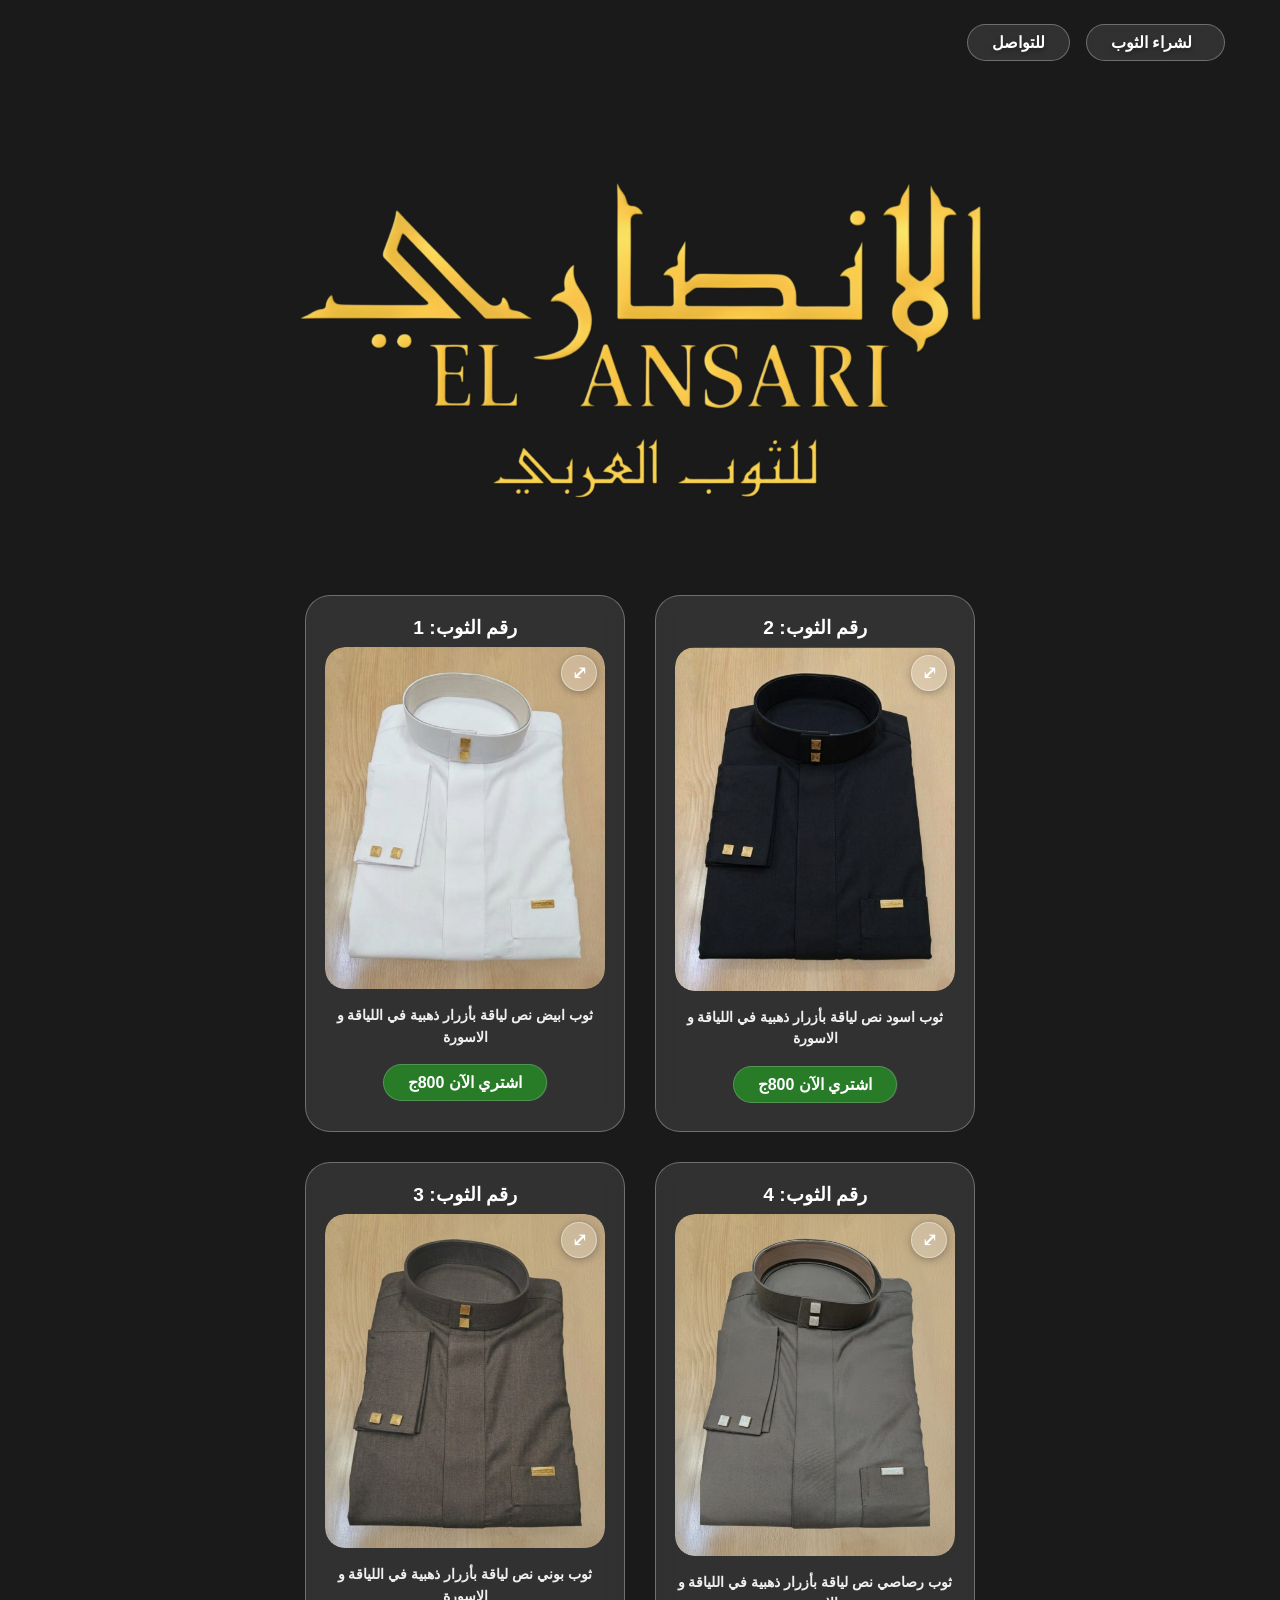
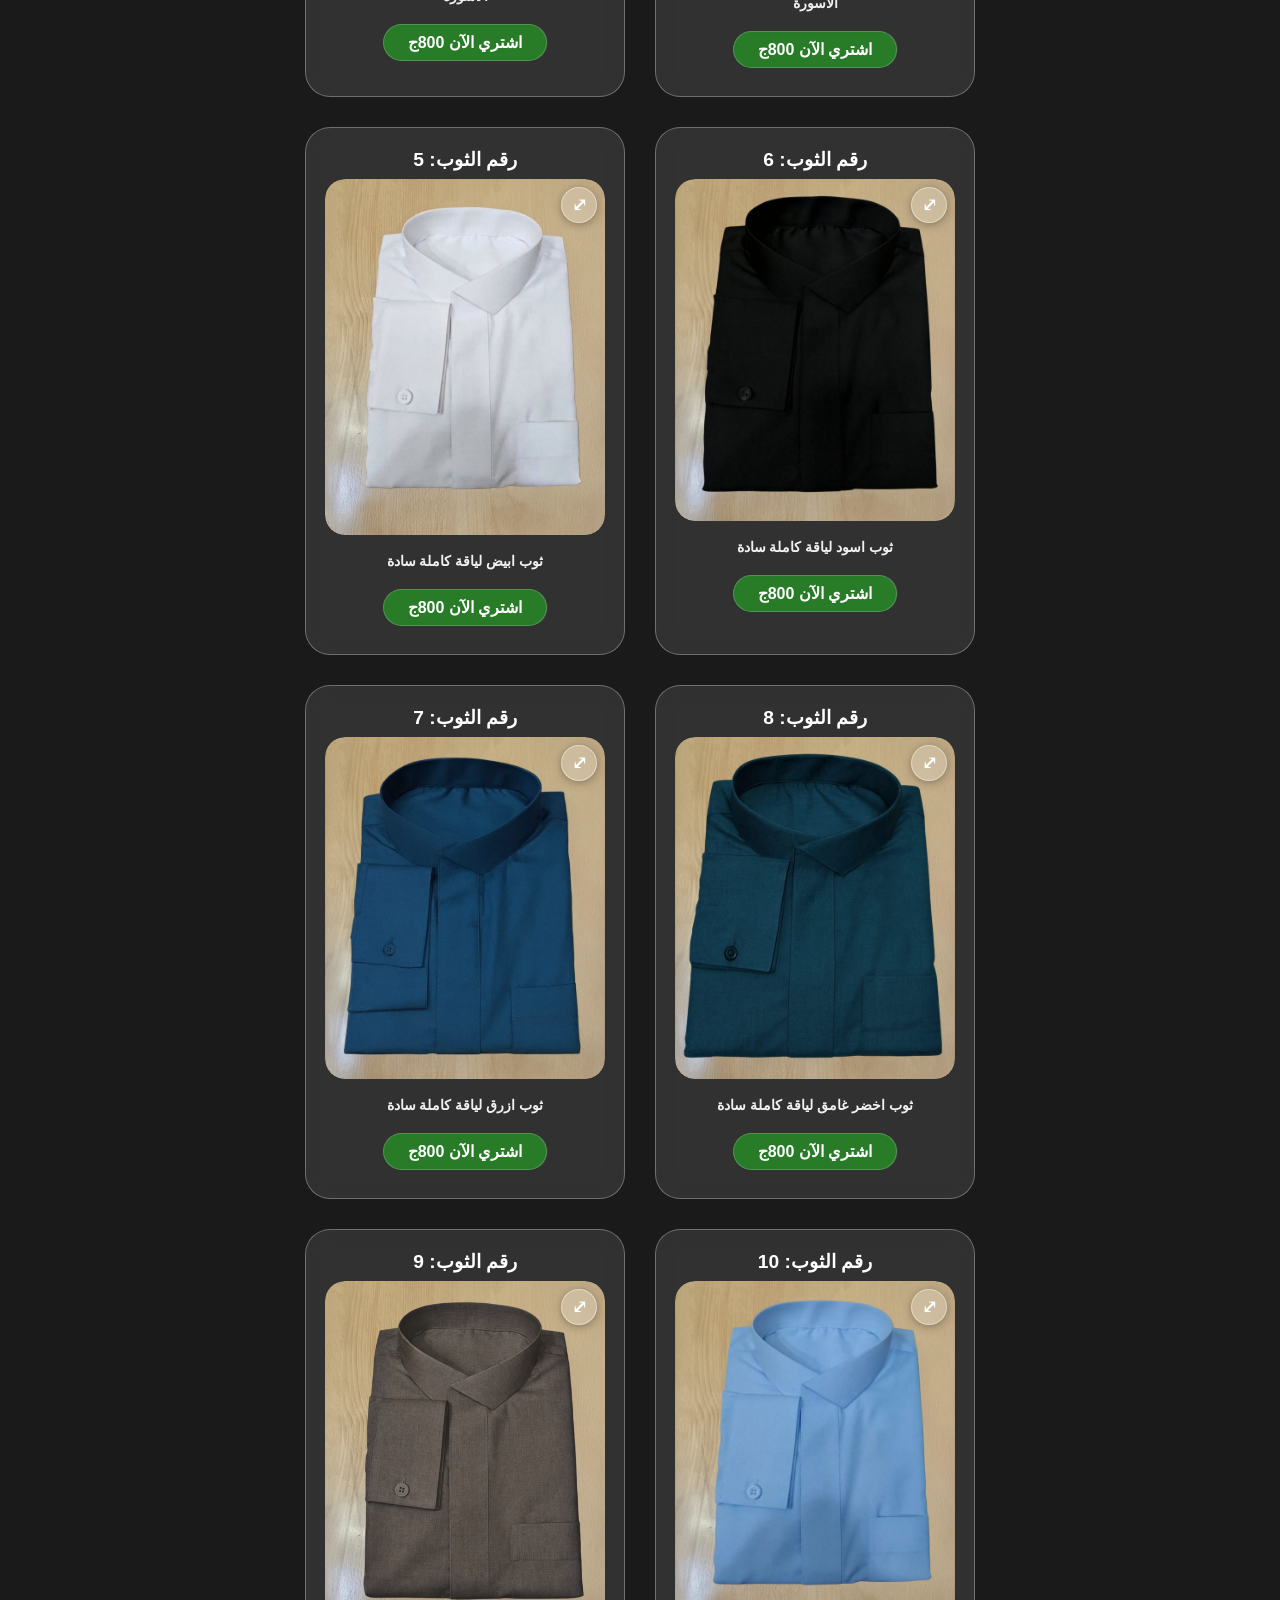
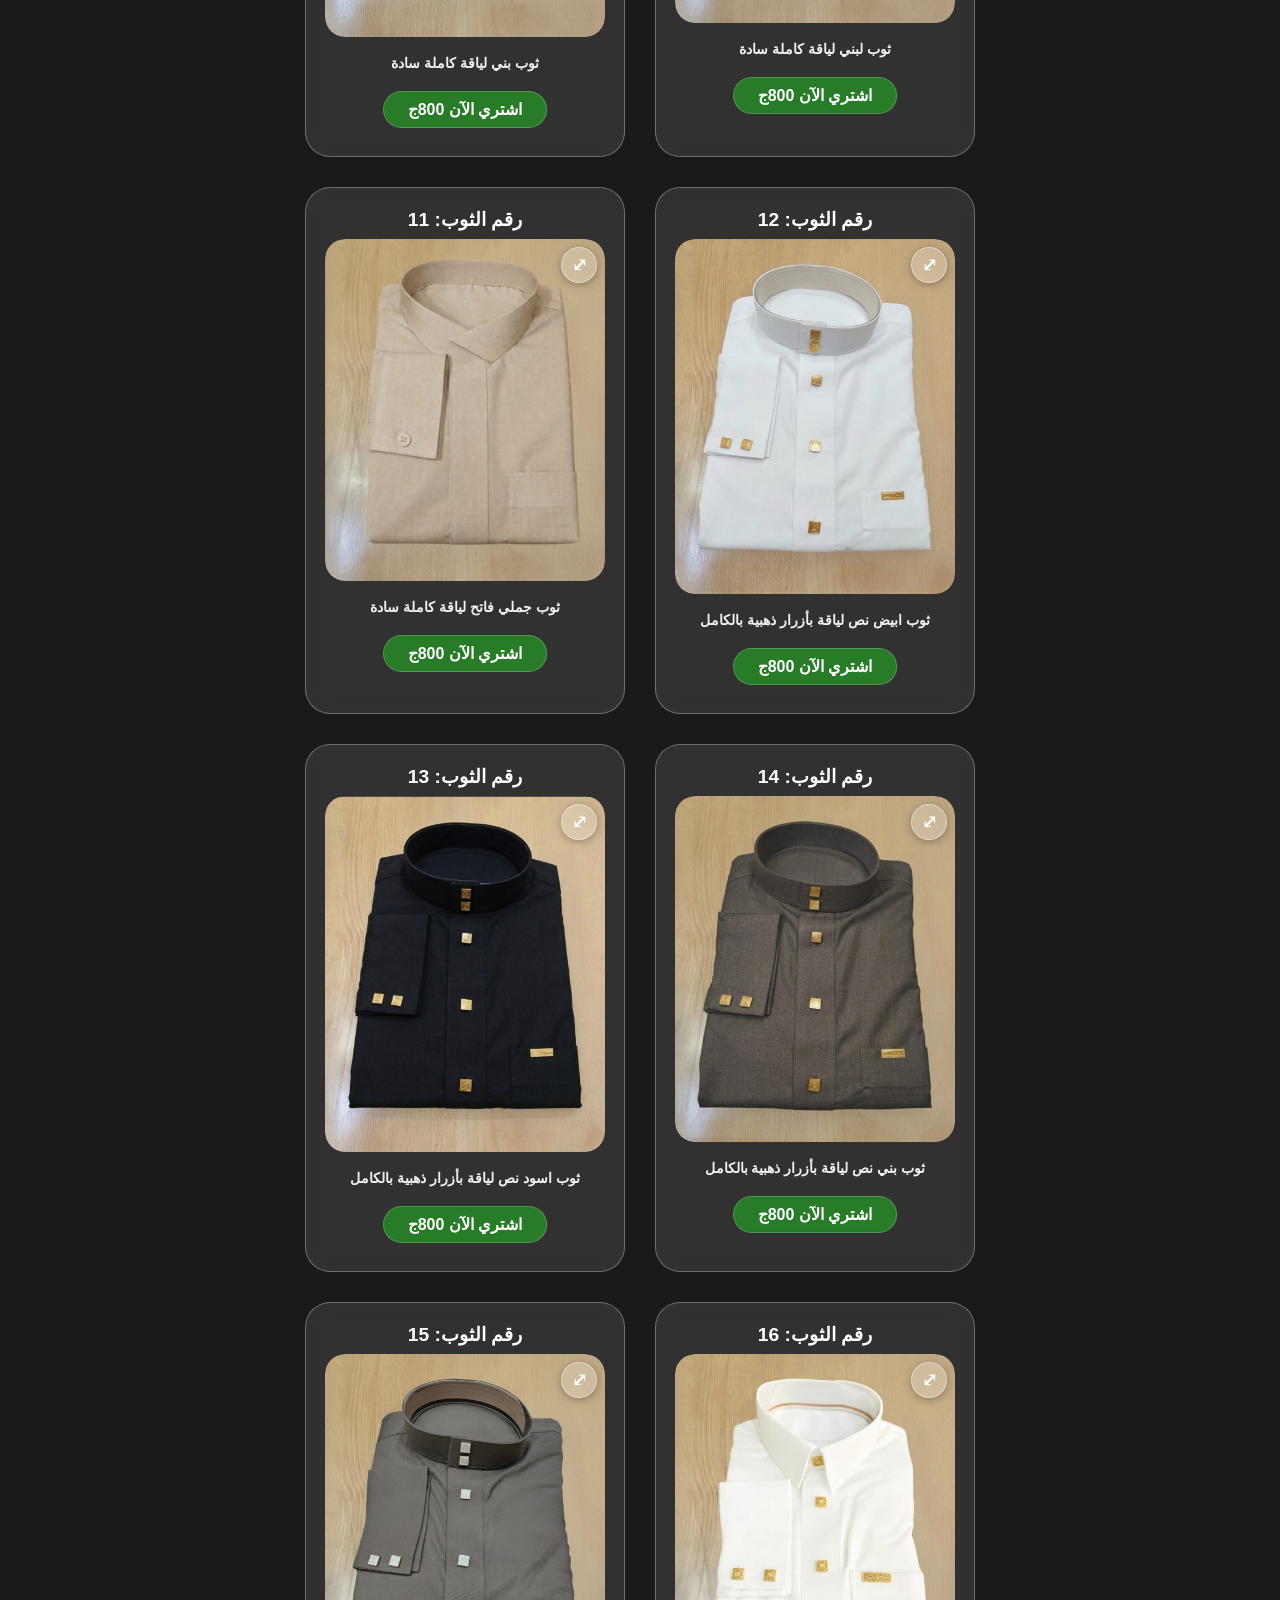
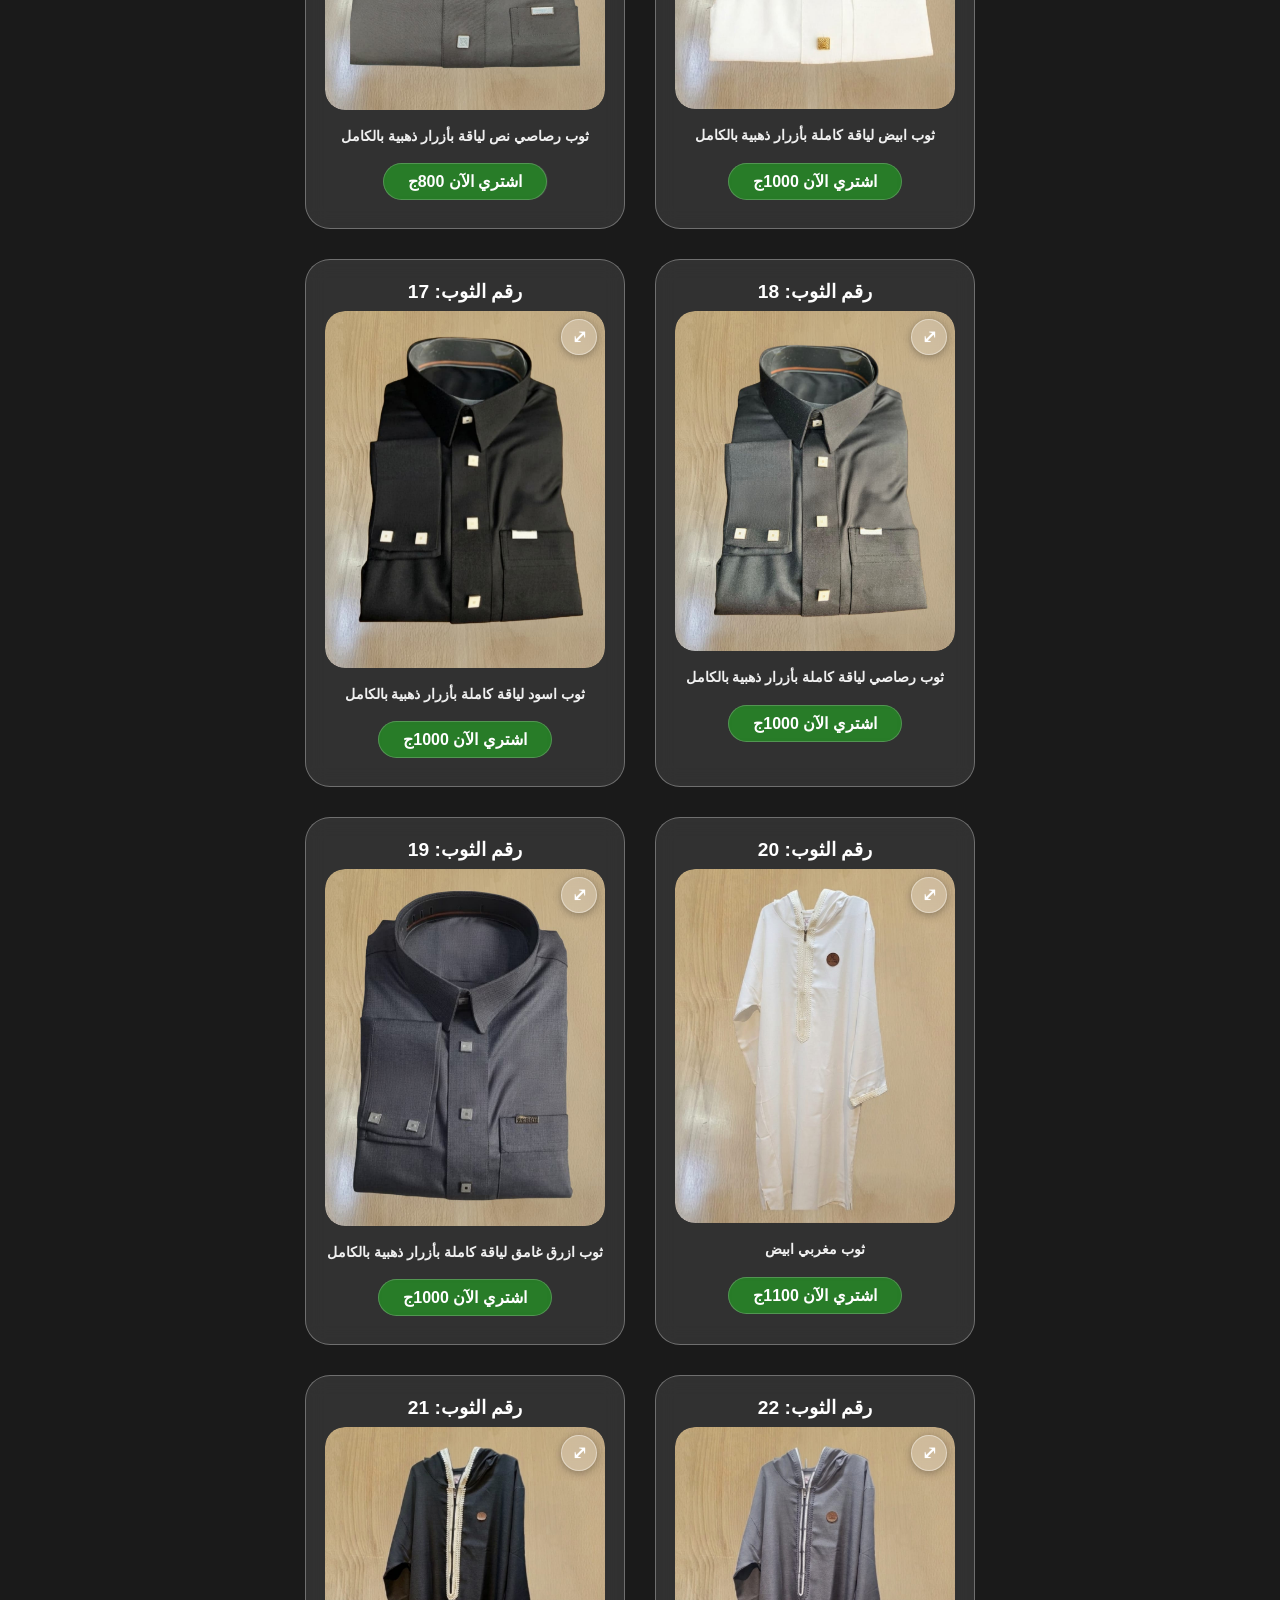
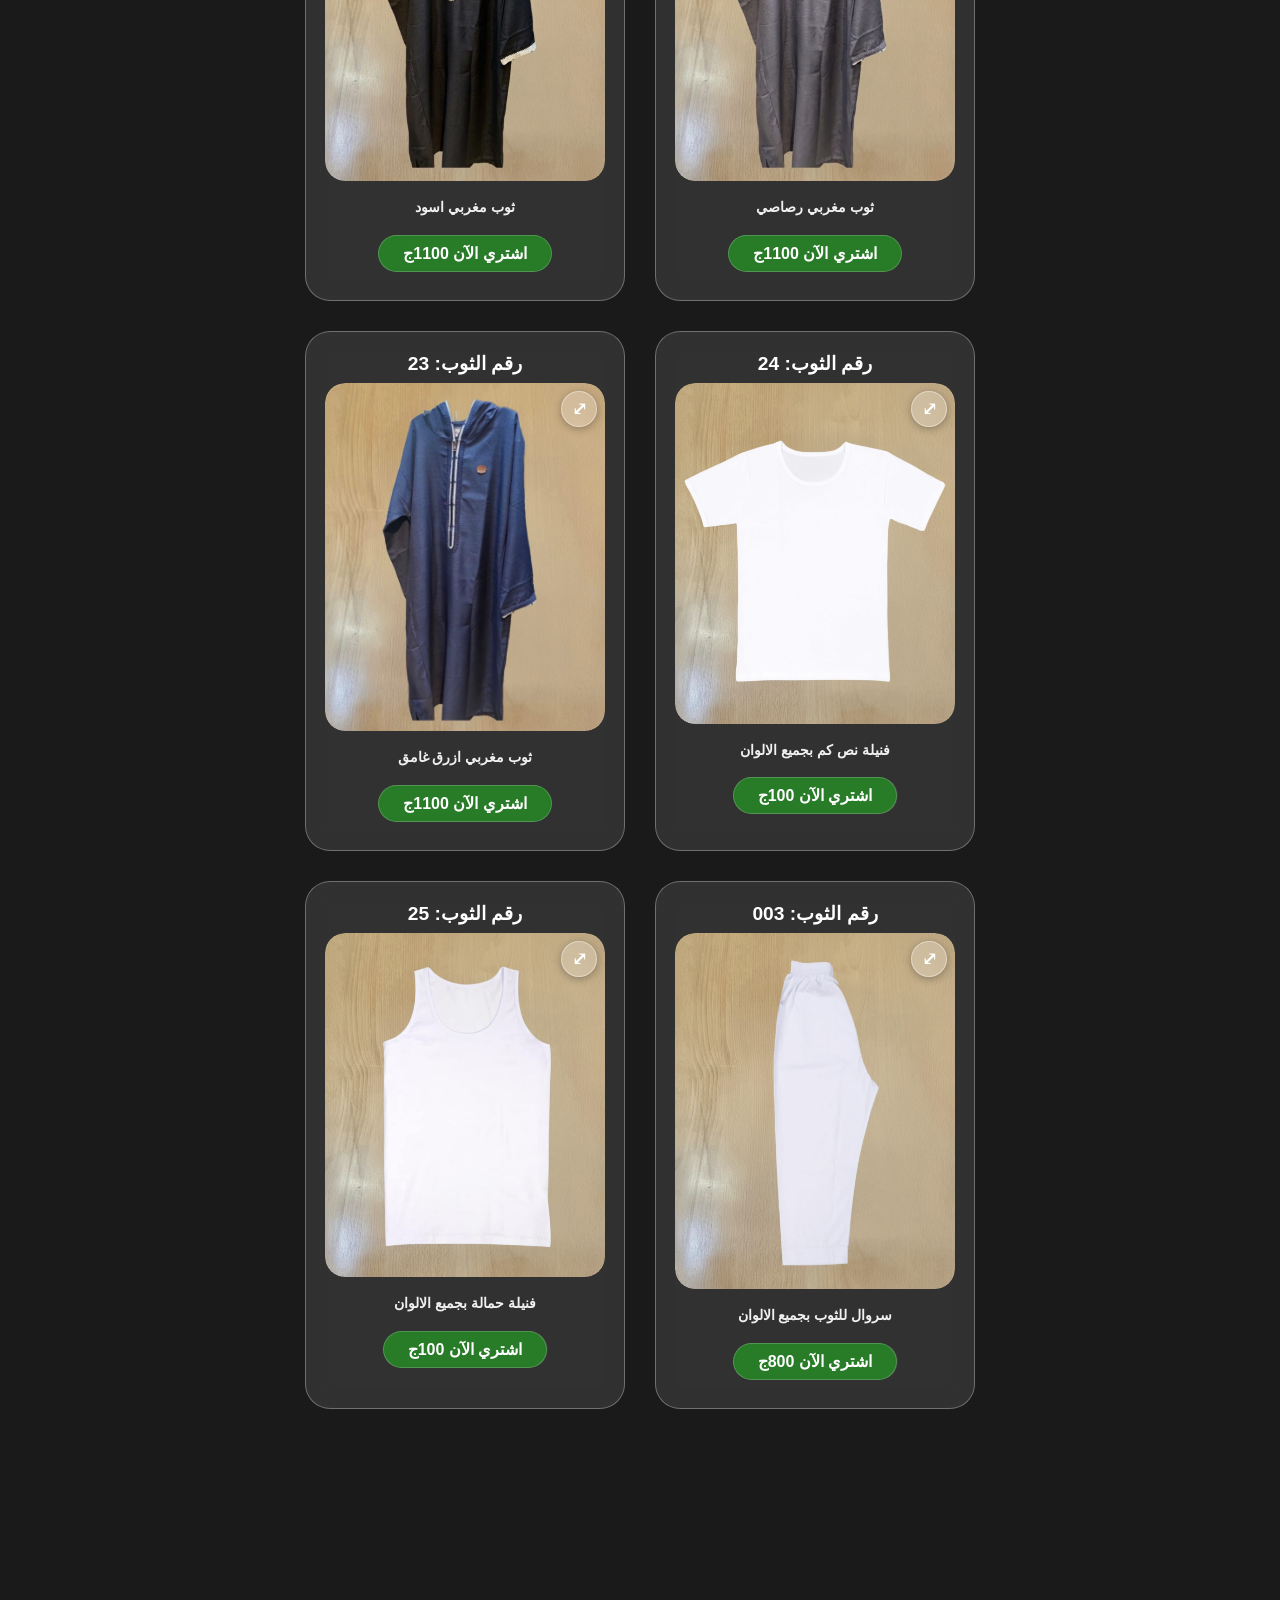
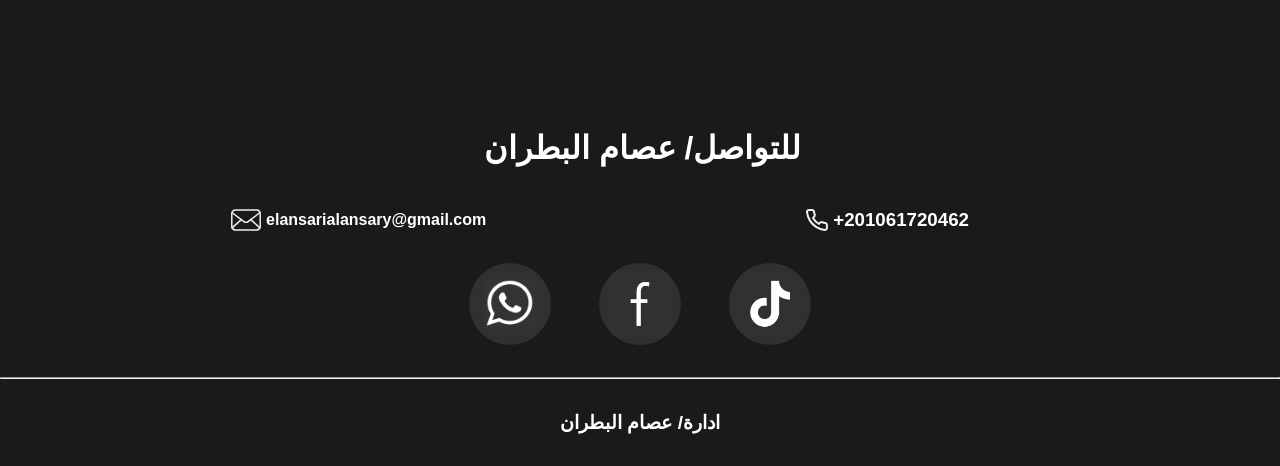
==== index.html @ 277b37be "Add files via upload" ====
<!DOCTYPE html>
<html lang="ar">
<head>
    <meta charset="UTF-8" />
    <meta name="viewport" content="width=device-width, initial-scale=1.0" />
    <title>EL ANSARI الانصاري</title>
    <!-- وصف الموقع الذي يظهر في نتائج البحث (قابل للتعديل) -->
    <meta name="description" content="الانصاري للثوب العربي و جميع مشتملاتة تحت ادارة عصام بطران الانصاري" />
    <!-- أيقونة الموقع (اللوجو الذي يظهر في تبويب المتصفح) -->
    <link rel="icon" href="لوجو الانصاري مربع شفاف.png" type="image/x-icon" />  
    <style>  
      * {  
        margin: 0;  
        padding: 0;  
        box-sizing: border-box;  
        scroll-behavior: smooth;  
        font-family: -apple-system, BlinkMacSystemFont, "Segoe UI", Roboto, Helvetica, Arial, sans-serif;  
        font-weight: 700;  
      }  
      body {  
        background-color: #1A1A1A;  
        color: #ffffff;  
      }  

      /* إضافة مسافة عند التمرير للروابط الداخلية */  
      html {  
        scroll-padding-top: 80px;  
        scroll-behavior: smooth;  
      }  

      img {  
        max-width: 100%;  
        height: auto;  
      }  

      header {  
        display: flex;  
        justify-content: flex-end;  /* الأزرار على اليمين */
        align-items: center;  
        margin: 0 auto;  
        max-width: 1200px;  
        padding: 0 15px;  
        flex-wrap: wrap;  
        gap: 1rem;  
      }  

      .heroBtns {  
        display: flex;  
        gap: 1rem;  
        margin-top: 1.5rem;  
        flex-wrap: wrap;  
        justify-content: flex-end;  
      }  

      .hireMe, .cv {  
        background-color: rgba(255, 255, 255, 0.1);  
        backdrop-filter: blur(10px);  
        -webkit-backdrop-filter: blur(10px);  
        border: 1px solid rgba(255, 255, 255, 0.3);  
        color: #ffffff;  
        border-radius: 24px;  
        text-decoration: none;  
        padding: 0.5rem 1.5rem;  
        text-shadow: 0px 2px 4px rgba(0, 0, 0, 0.3);  
        white-space: nowrap;  
        font-weight: 700;  
        display: flex;  
        align-items: center;  
        gap: 0.5rem;  
        transition: transform 0.2s ease, background-color 0.2s ease, box-shadow 0.2s ease;  
      }  
      .hireMe:active, .cv:active {  
        transform: scale(1.1);  
        background-color: rgba(255, 255, 255, 0.25);  
        box-shadow: 0 6px 16px rgba(255, 255, 255, 0.3);  
      }  

      .aboutMeImg {  
        width: 800px;  
        max-width: 100%;  
        height: auto;  
        display: block;  
        margin: 0 auto;  
        border: none;  
        outline: none;  
      }  

      .works {  
        background-image: url("assets/svg/background.svg");  
        padding: 0 10rem 10rem 10rem;  
        margin: 0 0 5rem 0;  
        background-size: cover;  
        background-position: center;  
      }  
      .worksContainer {  
        display: flex;  
        flex-direction: column;  
        justify-content: space-around;  
        align-items: left;  
        margin: 5rem auto;  
        max-width: 1200px;  
        padding: 0 15px;  
      }  

      .projectTitle {  
        display: flex;  
        align-items: center;  
        justify-content: left;  
        gap: 5px;  
        font-size: 2rem;  
        flex-wrap: wrap;  
        color: #ffffff;  
      }  

      .works ul {  
        display: flex;  
        flex-wrap: wrap;  
        gap: 30px;  
        list-style-type: none;  
        align-items: stretch;  
        justify-content: center;  
        padding: 0;  
      }  

      .works li {  
        display: flex;  
        flex-direction: column;  
        width: 320px;  
        list-style: none;  
        overflow: visible;  
      }  

      .product-card {  
        display: flex;  
        flex-direction: column;  
        align-items: center;  
        text-align: center;  
        background: rgba(255, 255, 255, 0.1);  
        backdrop-filter: blur(10px);  
        -webkit-backdrop-filter: blur(10px);  
        border: 1px solid rgba(255, 255, 255, 0.3);  
        border-radius: 25px;  
        padding: 20px 15px;  
        height: 100%;  
        width: 100%;  
        transition: transform 0.3s ease, box-shadow 0.3s ease;  
        transform-origin: center center;  
        overflow: visible;  
        position: relative;  
      }  

      .product-card.zoomed {  
        transform: scale(1.15);  
        z-index: 1000;  
        box-shadow: 0 25px 50px rgba(0, 0, 0, 0.8);  
      }  

      .product-number {  
        color: #ffffff;  
        font-size: 1.2rem;  
        margin-bottom: 0.5rem;  
        width: 100%;  
        text-align: center;  
      }  

      .product-description {  
        color: #f0f0f0;  
        font-size: 0.9rem;  
        line-height: 1.5;  
        margin: 0.5rem 0;  
        width: 100%;  
        word-wrap: break-word;  
        text-align: center;  
      }  

      .buy-btn {  
        display: inline-flex;  
        align-items: center;  
        justify-content: center;  
        gap: 0.5rem;  
        background: rgba(34, 139, 34, 0.8);  
        backdrop-filter: blur(4px);  
        -webkit-backdrop-filter: blur(4px);  
        border: 1px solid rgba(255, 255, 255, 0.2);  
        color: #fff;  
        text-decoration: none;  
        font-weight: bold;  
        padding: 0.5rem 1.5rem;  
        font-size: 1rem;  
        border-radius: 30px;  
        width: auto;  
        min-width: 120px;  
        text-align: center;  
        transition: transform 0.2s ease, background-color 0.2s ease, box-shadow 0.2s ease;  
        margin: 0.5rem 0;  
      }  
      .buy-btn:active {  
        transform: scale(1.1);  
        background: rgba(34, 139, 34, 1);  
        box-shadow: 0 6px 14px rgba(34, 139, 34, 0.5);  
      }  

      /* حاوية الصورة داخل المنتج */  
      .product-image-wrapper {  
        position: relative;  
        width: 100%;  
        max-width: 280px;  
        margin: 0 auto 0.5rem;  
        overflow: hidden;  
        border-radius: 20px;  
      }  

      .product-card img {  
        width: 100%;  
        border-radius: 20px;  
        display: block;  
        transition: transform 0.3s ease;  
        transform-origin: center center;  
      }  

      /* زر التكبير الخاص بالمنتج */  
      .product-zoom-btn {  
        position: absolute;  
        top: 8px;  
        right: 8px;  
        width: 36px;  
        height: 36px;  
        background-color: rgba(255, 255, 255, 0.2);  
        backdrop-filter: blur(4px);  
        border: 1px solid rgba(255, 255, 255, 0.4);  
        border-radius: 50%;  
        display: flex;  
        align-items: center;  
        justify-content: center;  
        cursor: pointer;  
        font-size: 18px;  
        color: white;  
        transition: background-color 0.2s ease, transform 0.2s ease;  
        z-index: 15;  
        user-select: none;  
        box-shadow: 0 2px 8px rgba(0,0,0,0.3);  
      }  

      .product-zoom-btn:hover {  
        background-color: rgba(255, 255, 255, 0.3);  
        transform: scale(1.1);  
      }  

      /* مودال عرض الصورة المكبرة - نسخة سموز محسنة */  
      .modal-overlay {  
        visibility: hidden;  
        opacity: 0;  
        position: fixed;  
        top: 0;  
        left: 0;  
        width: 100%;  
        height: 100%;  
        background-color: rgba(0, 0, 0, 0.8);  
        backdrop-filter: blur(8px);  
        z-index: 2000;  
        display: flex;  
        justify-content: center;  
        align-items: center;  
        transition: opacity 0.4s ease, visibility 0.4s ease;  
      }  
      .modal-overlay.show {  
        visibility: visible;  
        opacity: 1;  
      }  
      .modal-content {  
        position: relative;  
        max-width: 90vw;  
        max-height: 90vh;  
        transform: scale(0.9);  
        transition: transform 0.4s ease;  
      }  
      .modal-overlay.show .modal-content {  
        transform: scale(1);  
      }  
      .modal-content img {  
        width: 500px;   /* تم التغيير من 600px إلى 500px لتصغير التكبير قليلاً */  
        max-width: 90vw;  
        height: auto;  
        border-radius: 20px;  
        box-shadow: 0 10px 30px rgba(0,0,0,0.5);  
        transition: transform 0.4s ease;  
      }  
      .modal-close {  
        position: absolute;  
        top: -15px;  
        right: -15px;  
        width: 40px;  
        height: 40px;  
        background-color: rgba(255, 255, 255, 0.2);  
        backdrop-filter: blur(4px);  
        border: 1px solid rgba(255, 255, 255, 0.4);  
        border-radius: 50%;  
        display: flex;  
        align-items: center;  
        justify-content: center;  
        cursor: pointer;  
        font-size: 20px;  
        color: white;  
        transition: background-color 0.2s ease, transform 0.2s ease;  
        z-index: 2010;  
      }  
      .modal-close:hover {  
        background-color: rgba(255, 255, 255, 0.3);  
        transform: scale(1.1);  
      }  

      .contactContainer {  
        display: flex;  
        flex-direction: column;  
        align-items: center;  
        justify-content: space-around;  
        gap: 2rem;  
        margin: 2rem auto;  
        max-width: 1200px;  
        padding: 0 15px;  
      }  
      .contactTitle {  
        display: flex;  
        align-items: center;  
        justify-content: center;  
        gap: 5px;  
        margin-bottom: 10px;  
        font-size: 2rem;  
        flex-wrap: wrap;  
        color: #ffffff;  
      }  
      .contactTitle h1 {  
        font-size: 2.5rem;  
      }  
      .contact {  
        display: flex;  
        align-items: center;  
        justify-content: center;  
        margin-right: 5rem;  
        gap: 20rem;  
        flex-wrap: wrap;  
      }  
      .contact h3,  
      .contact a {  
        color: #ffffff;  
        text-decoration: none;  
      }  
      .emailAndPhone {  
        display: flex;  
        align-items: center;  
        justify-content: center;  
        gap: 5px;  
        flex-wrap: wrap;  
      }  

      .socialMedia {  
        display: flex;  
        align-items: center;  
        justify-content: center;  
        gap: 3rem;  
        flex-wrap: wrap;  
      }  
      .socialMedia a {  
        display: flex;  
        align-items: center;  
        justify-content: center;  
        border-radius: 50px;  
        background-color: rgba(255, 255, 255, 0.1);  
        backdrop-filter: blur(4px);  
        padding: 1rem;  
        transition: transform 0.2s ease, background-color 0.2s ease, box-shadow 0.2s ease;  
      }  
      .socialMedia a:active {  
        transform: scale(1.15);  
        background-color: rgba(255, 255, 255, 0.25);  
        box-shadow: 0 6px 14px rgba(255, 255, 255, 0.3);  
      }  

      .social-icon {  
        width: 50px;  
        height: auto;  
        transition: transform 0.2s ease;  
      }  

      footer {  
        color: #ffffff;  
        padding: 2rem;  
        text-align: center;  
        font-size: 1.2rem;  
      }  

      /* إضافة مسافة علوية للعناصر المستهدفة بالروابط */  
      #contactMe, #product1 {  
        scroll-margin-top: 100px;  
      }  

      @media (max-width: 1023px) {  
        header {  
          margin-left: 1rem;  
          margin-right: 1rem;  
        }  
        .heroImg {  
          width: 400px;  
          max-width: 100%;  
        }  
        .aboutMeImg {  
          max-width: 600px;  
        }  
        .works {  
          padding: 0 2rem 5rem 2rem;  
        }  
        .worksContainer {  
          padding: 5rem 0rem;  
          gap: 3rem;  
        }  
        .projectTitle {  
          margin-left: 1rem;  
        }  
        .works ul {  
          flex-direction: column;  
          gap: 20px;  
        }  
        .works li {  
          width: 100%;  
          max-width: 380px;  
        }  
        .contactContainer {  
          margin: 5rem 1rem;  
          gap: 2rem;  
        }  
        .contact {  
          flex-direction: column;  
          gap: 2rem;  
          margin-right: 0;  
        }  
        .contact > div {  
          margin: 0;  
        }  
        .socialMedia {  
          gap: 1.5rem;  
        }  
      }  

      @media (max-width: 599px) {  
        body {  
          padding: 0;  
        }  
        header {  
          flex-direction: column;  
          gap: 0.5rem;  
          margin-top: 0;  
          text-align: center;  
          justify-content: center;  
          margin-left: 0;  
          margin-right: 0;  
          padding: 0 10px;  
        }  
        .heroBtns {  
          justify-content: center;  
          margin-top: 0.5rem;  
        }  
        .hireMe, .cv {  
          white-space: normal;  
          text-align: center;  
        }  
        .aboutMeImg {  
          max-width: 100%;  
          margin-top: 0;  
        }  
        .works {  
          padding: 0 10px 3rem 10px;  
        }  
        .worksContainer {  
          align-items: center;  
          padding: 2rem 0;  
        }  
        .projectTitle {  
          justify-content: center;  
          margin-left: 0;  
        }  
        .works ul {  
          flex-direction: row;  
          flex-wrap: wrap;  
          justify-content: center;  
          gap: 15px;  
        }  
        .works li {  
          width: calc(50% - 15px);  
          max-width: none;  
          margin: 0;  
        }  
        .product-image-wrapper {  
          max-width: 100%;  
        }  
        .product-description {  
          font-size: 0.8rem;  
        }  
        .buy-btn {  
          padding: 0.3rem 0.8rem;  
          font-size: 0.9rem;  
          min-width: auto;  
          width: 100%;  
        }  
        .product-number {  
          font-size: 1rem;  
        }  
        .contact {  
          gap: 1.5rem;  
          text-align: center;  
          margin-right: 0;  
        }  
        .emailAndPhone {  
          flex-direction: column;  
        }  
        .socialMedia {  
          gap: 1rem;  
        }  
        footer {  
          text-align: center;  
          font-size: 1rem;  
          padding: 1rem;  
        }  
      }  

      @media (max-width: 1023px) and (orientation: landscape) {  
        .heroBtns {  
          display: flex !important;  
          flex-wrap: wrap;  
          justify-content: center;  
          gap: 1rem;  
        }  
        .hireMe, .cv {  
          display: flex !important;  
        }  
      }  
    </style>  
  </head>  
  <body>  
    <header>  
      <div class="heroBtns">  
        <a class="hireMe" href="#contactMe">للتواصل</a>  
        <a class="cv" href="#product1" style="text-decoration:none;">لشراء الثوب  
          <im src="download.svg" alt="شراء الثوب" />  
        </a>  
      </div>  
    </header>  

    <img src="LoGo.png"  
         alt="aboutMe image"  
         class="aboutMeImg"  
    />  

    <section class="works" id="MyWorks">  
      <div class="worksContainer">  
        <ul style="display: flex; flex-wrap: wrap; justify-content: center; gap: 30px;">  
          <!-- المنتج 1 -->  
          <li>  
            <div class="product-card">  
              <div class="product-number">رقم الثوب: 1</div>  
              <div class="product-image-wrapper">  
                <img src="WhatsApp Image 2026-03-08 at 6.50.57 AM.jpeg" alt="landing Page" class="product-img" id="product1">  
                <div class="product-zoom-btn" onclick="openProductModal(this)">⤢</div>  
              </div>  
              <div class="product-description">ثوب ابيض نص لياقة بأزرار ذهبية في اللياقة و الاسورة</div>  
              <a href="الفورم.html" target="_blank" class="buy-btn">اشتري الآن 800ج</a>  <!-- تم التعديل: 700ج -> 800ج -->
            </div>  
          </li>  
          <!-- المنتج 2 -->  
          <li>  
            <div class="product-card">  
              <div class="product-number">رقم الثوب: 2</div>  
              <div class="product-image-wrapper">  
                <img src="WhatsApp Image 2026-03-08 at 6.50.58 AM.jpeg" alt="landing Page" class="product-img">  
                <div class="product-zoom-btn" onclick="openProductModal(this)">⤢</div>  
              </div>  
              <div class="product-description">ثوب اسود نص لياقة بأزرار ذهبية في اللياقة و الاسورة</div>  
              <a href="الفورم.html" target="_blank" class="buy-btn">اشتري الآن 800ج</a>  <!-- تم التعديل: 700ج -> 800ج -->
            </div>  
          </li>  
          <!-- المنتج 3 -->  
          <li>  
            <div class="product-card">  
              <div class="product-number">رقم الثوب: 3</div>  
              <div class="product-image-wrapper">  
                <img src="WhatsApp Image 2026-03-08 at 6.50.59 AM.jpeg" alt="landing Page" class="product-img">  
                <div class="product-zoom-btn" onclick="openProductModal(this)">⤢</div>  
              </div>  
              <div class="product-description">ثوب بوني نص لياقة بأزرار ذهبية في اللياقة و الاسورة</div>  
              <a href="الفورم.html" target="_blank" class="buy-btn">اشتري الآن 800ج</a>  <!-- تم التعديل: 700ج -> 800ج -->
            </div>  
          </li>  
          <!-- المنتج 4 -->  
          <li>  
            <div class="product-card">  
              <div class="product-number">رقم الثوب: 4</div>  
              <div class="product-image-wrapper">  
                <img src="WhatsApp Image 2026-03-08 at 6.50.59 AM (1).jpeg" alt="landing Page" class="product-img">  
                <div class="product-zoom-btn" onclick="openProductModal(this)">⤢</div>  
              </div>  
              <div class="product-description">ثوب رصاصي نص لياقة بأزرار ذهبية في اللياقة و الاسورة</div>  
              <a href="الفورم.html" target="_blank" class="buy-btn">اشتري الآن 800ج</a>  <!-- تم التعديل: 700ج -> 800ج -->
            </div>  
          </li>  
          <!-- المنتج 5 -->  
          <li>  
            <div class="product-card">  
              <div class="product-number">رقم الثوب: 5</div>  
              <div class="product-image-wrapper">  
                <img src="WhatsApp Image 2026-03-07 at 5.29.10 AM (3).jpeg" alt="landing Page" class="product-img">  
                <div class="product-zoom-btn" onclick="openProductModal(this)">⤢</div>  
              </div>  
              <div class="product-description">ثوب ابيض لياقة كاملة سادة</div>  
              <a href="الفورم.html" target="_blank" class="buy-btn">اشتري الآن 800ج</a>  <!-- تم التعديل: 700ج -> 800ج -->
            </div>  
          </li>  
          <!-- المنتج 6 -->  
          <li>  
            <div class="product-card">  
              <div class="product-number">رقم الثوب: 6</div>  
              <div class="product-image-wrapper">  
                <img src="WhatsApp Image 2026-03-09 at 5.56.38 AM.jpeg" alt="landing Page" class="product-img">  
                <div class="product-zoom-btn" onclick="openProductModal(this)">⤢</div>  
              </div>  
              <div class="product-description">ثوب اسود لياقة كاملة سادة</div>  
              <a href="الفورم.html" target="_blank" class="buy-btn">اشتري الآن 800ج</a>  <!-- تم التعديل: 700ج -> 800ج -->
            </div>  
          </li>  
          <!-- المنتج 7 -->  
          <li>  
            <div class="product-card">  
              <div class="product-number">رقم الثوب: 7</div>  
              <div class="product-image-wrapper">  
                <img src="WhatsApp Image 2026-03-09 at 6.00.30 AM.jpeg" alt="landing Page" class="product-img">  
                <div class="product-zoom-btn" onclick="openProductModal(this)">⤢</div>  
              </div>  
              <div class="product-description">ثوب ازرق لياقة كاملة سادة</div>  
              <a href="الفورم.html" target="_blank" class="buy-btn">اشتري الآن 800ج</a>  <!-- تم التعديل: 700ج -> 800ج -->
            </div>  
          </li>  
          <!-- المنتج 8 -->  
          <li>  
            <div class="product-card">  
              <div class="product-number">رقم الثوب: 8</div>  
              <div class="product-image-wrapper">  
                <img src="WhatsApp Image 2026-03-09 at 6.03.55 AM.jpeg" alt="landing Page" class="product-img">  
                <div class="product-zoom-btn" onclick="openProductModal(this)">⤢</div>  
              </div>  
              <div class="product-description">ثوب اخضر غامق لياقة كاملة سادة</div>  
              <a href="الفورم.html" target="_blank" class="buy-btn">اشتري الآن 800ج</a>  <!-- تم التعديل: 700ج -> 800ج -->
            </div>  
          </li>  
          <!-- المنتج 9 -->  
          <li>  
            <div class="product-card">  
              <div class="product-number">رقم الثوب: 9</div>  
              <div class="product-image-wrapper">  
                <img src="WhatsApp Image 2026-03-07 at 5.29.10 AM (4).jpeg" alt="landing Page" class="product-img">  
                <div class="product-zoom-btn" onclick="openProductModal(this)">⤢</div>  
              </div>  
              <div class="product-description">ثوب بني لياقة كاملة سادة</div>  
              <a href="الفورم.html" target="_blank" class="buy-btn">اشتري الآن 800ج</a>  <!-- تم التعديل: 700ج -> 800ج -->
            </div>  
          </li>  
          <!-- المنتج 10 -->  
          <li>  
            <div class="product-card">  
              <div class="product-number">رقم الثوب: 10</div>  
              <div class="product-image-wrapper">  
                <img src="WhatsApp Image 2026-03-09 at 6.20.11 AM.jpeg" alt="landing Page" class="product-img">  
                <div class="product-zoom-btn" onclick="openProductModal(this)">⤢</div>  
              </div>  
              <div class="product-description">ثوب لبني لياقة كاملة سادة</div>  
              <a href="الفورم.html" target="_blank" class="buy-btn">اشتري الآن 800ج</a>  <!-- تم التعديل: 700ج -> 800ج -->
            </div>  
          </li>  
          <!-- المنتج 11 -->  
          <li>  
            <div class="product-card">  
              <div class="product-number">رقم الثوب: 11</div>  
              <div class="product-image-wrapper">  
                <img src="WhatsApp Image 2026-03-09 at 6.21.14 AM.jpeg" alt="landing Page" class="product-img">  
                <div class="product-zoom-btn" onclick="openProductModal(this)">⤢</div>  
              </div>  
              <div class="product-description">ثوب جملي فاتح لياقة كاملة سادة</div>  
              <a href="الفورم.html" target="_blank" class="buy-btn">اشتري الآن 800ج</a>  <!-- تم التعديل: 700ج -> 800ج -->
            </div>  
          </li>  
          <!-- المنتج 12 -->  
          <li>  
            <div class="product-card">  
              <div class="product-number">رقم الثوب: 12</div>  
              <div class="product-image-wrapper">  
                <img src="WhatsApp Image 2026-03-07 at 5.29.08 AM (2).jpeg" alt="landing Page" class="product-img">  
                <div class="product-zoom-btn" onclick="openProductModal(this)">⤢</div>  
              </div>  
              <div class="product-description">ثوب ابيض نص لياقة بأزرار ذهبية بالكامل </div>  
              <a href="الفورم.html" target="_blank" class="buy-btn">اشتري الآن 800ج</a>  <!-- تم التعديل: 700ج -> 800ج -->
            </div>  
          </li>  
          <!-- المنتج 13 -->  
          <li>  
            <div class="product-card">  
              <div class="product-number">رقم الثوب: 13</div>  
              <div class="product-image-wrapper">  
                <img src="WhatsApp Image 2026-03-07 at 5.29.08 AM (1).jpeg" alt="landing Page" class="product-img">  
                <div class="product-zoom-btn" onclick="openProductModal(this)">⤢</div>  
              </div>  
              <div class="product-description">ثوب اسود نص لياقة بأزرار ذهبية بالكامل </div>  
              <a href="الفورم.html" target="_blank" class="buy-btn">اشتري الآن 800ج</a>  <!-- تم التعديل: 700ج -> 800ج -->
            </div>  
          </li>  
          <!-- المنتج 14 -->  
          <li>  
            <div class="product-card">  
              <div class="product-number">رقم الثوب: 14</div>  
              <div class="product-image-wrapper">  
                <img src="WhatsApp Image 2026-03-07 at 5.29.08 AM.jpeg" alt="landing Page" class="product-img">  
                <div class="product-zoom-btn" onclick="openProductModal(this)">⤢</div>  
              </div>  
              <div class="product-description">ثوب بني نص لياقة بأزرار ذهبية بالكامل </div>  
              <a href="الفورم.html" target="_blank" class="buy-btn">اشتري الآن 800ج</a>  <!-- تم التعديل: 700ج -> 800ج -->
            </div>  
          </li>  
          <!-- المنتج 15 -->  
          <li>  
            <div class="product-card">  
              <div class="product-number">رقم الثوب: 15</div>  
              <div class="product-image-wrapper">  
                <img src="WhatsApp Image 2026-03-07 at 5.29.08 AM (3).jpeg" alt="landing Page" class="product-img">  
                <div class="product-zoom-btn" onclick="openProductModal(this)">⤢</div>  
              </div>  
              <div class="product-description">ثوب رصاصي نص لياقة بأزرار ذهبية بالكامل </div>  
              <a href="الفورم.html" target="_blank" class="buy-btn">اشتري الآن 800ج</a>  <!-- تم التعديل: 700ج -> 800ج -->
            </div>  
          </li>  
          <!-- المنتج 16 -->  
          <li>  
            <div class="product-card">  
              <div class="product-number">رقم الثوب: 16</div>  
              <div class="product-image-wrapper">  
                <img src="WhatsApp Image 2026-03-08 at 7.11.52 AM.jpeg" alt="landing Page" class="product-img">  
                <div class="product-zoom-btn" onclick="openProductModal(this)">⤢</div>  
              </div>  
              <div class="product-description">ثوب ابيض لياقة كاملة بأزرار ذهبية بالكامل</div>  
              <a href="الفورم.html" target="_blank" class="buy-btn">اشتري الآن 1000ج</a>  <!-- تم التعديل: 900ج -> 1000ج -->
            </div>  
          </li>  
          <!-- المنتج 17 -->  
          <li>  
            <div class="product-card">  
              <div class="product-number">رقم الثوب: 17</div>  
              <div class="product-image-wrapper">  
                <img src="WhatsApp Image 2026-03-07 at 5.29.10 AM.jpeg" alt="landing Page" class="product-img">  
                <div class="product-zoom-btn" onclick="openProductModal(this)">⤢</div>  
              </div>  
              <div class="product-description">ثوب اسود  لياقة كاملة بأزرار ذهبية بالكامل </div>  
              <a href="الفورم.html" target="_blank" class="buy-btn">اشتري الآن 1000ج</a>  <!-- تم التعديل: 900ج -> 1000ج -->
            </div>  
          </li>  
          <!-- المنتج 18 -->  
          <li>  
            <div class="product-card">  
              <div class="product-number">رقم الثوب: 18</div>  
              <div class="product-image-wrapper">  
                <img src="WhatsApp Image 2026-03-07 at 5.29.09 AM.jpeg" alt="landing Page" class="product-img">  
                <div class="product-zoom-btn" onclick="openProductModal(this)">⤢</div>  
              </div>  
              <div class="product-description">ثوب رصاصي لياقة كاملة بأزرار ذهبية بالكامل</div>  
              <a href="الفورم.html" target="_blank" class="buy-btn">اشتري الآن 1000ج</a>  <!-- تم التعديل: 900ج -> 1000ج -->
            </div>  
          </li>  
          <!-- المنتج 19 -->  
          <li>  
            <div class="product-card">  
              <div class="product-number">رقم الثوب: 19</div>  
              <div class="product-image-wrapper">  
                <img src="WhatsApp Image 2026-03-07 at 5.29.09 AM (1).jpeg" alt="landing Page" class="product-img">  
                <div class="product-zoom-btn" onclick="openProductModal(this)">⤢</div>  
              </div>  
              <div class="product-description">ثوب ازرق غامق لياقة كاملة بأزرار ذهبية بالكامل</div>  
              <a href="الفورم.html" target="_blank" class="buy-btn">اشتري الآن 1000ج</a>  <!-- تم التعديل: 900ج -> 1000ج -->
            </div>  
          </li>  
          <!-- المنتج 20 -->  
          <li>  
            <div class="product-card">  
              <div class="product-number">رقم الثوب: 20</div>  
              <div class="product-image-wrapper">  
                <img src="WhatsApp Image 2026-03-08 at 7.22.37 AM.jpeg" alt="landing Page" class="product-img">  
                <div class="product-zoom-btn" onclick="openProductModal(this)">⤢</div>  
              </div>  
              <div class="product-description">ثوب مغربي ابيض</div>  
              <a href="الفورم.html" target="_blank" class="buy-btn">اشتري الآن 1100ج</a>  <!-- تم التعديل: 1000ج -> 1100ج -->
            </div>  
          </li>  
          <!-- المنتج 21 -->  
          <li>  
            <div class="product-card">  
              <div class="product-number">رقم الثوب: 21</div>  
              <div class="product-image-wrapper">  
                <img src="WhatsApp Image 2026-03-08 at 7.22.37 AM (1).jpeg" alt="landing Page" class="product-img">  
                <div class="product-zoom-btn" onclick="openProductModal(this)">⤢</div>  
              </div>  
              <div class="product-description">ثوب مغربي اسود</div>  
              <a href="الفورم.html" target="_blank" class="buy-btn">اشتري الآن 1100ج</a>  <!-- تم التعديل: 1000ج -> 1100ج -->
            </div>  
          </li>  
          <!-- المنتج 22 -->  
          <li>  
            <div class="product-card">  
              <div class="product-number">رقم الثوب: 22</div>  
              <div class="product-image-wrapper">  
                <img src="WhatsApp Image 2026-03-08 at 7.22.37 AM (3).jpeg" alt="landing Page" class="product-img">  
                <div class="product-zoom-btn" onclick="openProductModal(this)">⤢</div>  
              </div>  
              <div class="product-description">ثوب مغربي رصاصي</div>  
              <a href="الفورم.html" target="_blank" class="buy-btn">اشتري الآن 1100ج</a>  <!-- تم التعديل: 1000ج -> 1100ج -->
            </div>  
          </li>  
          <!-- المنتج 23 -->  
          <li>  
            <div class="product-card">  
              <div class="product-number">رقم الثوب: 23</div>  
              <div class="product-image-wrapper">  
                <img src="WhatsApp Image 2026-03-08 at 7.22.38 AM.jpeg" alt="landing Page" class="product-img">  
                <div class="product-zoom-btn" onclick="openProductModal(this)">⤢</div>  
              </div>  
              <div class="product-description">ثوب مغربي ازرق غامق</div>  
              <a href="الفورم.html" target="_blank" class="buy-btn">اشتري الآن 1100ج</a>  <!-- تم التعديل: 1000ج -> 1100ج -->
            </div>  
          </li>  
          <!-- المنتج 24 -->  
          <li>  
            <div class="product-card">  
              <div class="product-number">رقم الثوب: 24</div>  
              <div class="product-image-wrapper">  
                <img src="WhatsApp Image 2026-03-10 at 7.52.22 AM (1).jpeg" alt="landing Page" class="product-img">  
                <div class="product-zoom-btn" onclick="openProductModal(this)">⤢</div>  
              </div>  
              <div class="product-description">فنيلة نص كم بجميع الالوان</div> 
              <a href="الفورم.html" target="_blank" class="buy-btn">اشتري الآن 100ج</a>  <!-- تم التعديل: 700ج -> 800ج -->
            </div>  
          </li>  
          <!-- المنتج 25 -->  
          <li>  
            <div class="product-card">  
              <div class="product-number">رقم الثوب: 25</div>  
              <div class="product-image-wrapper">  
                <img src="WhatsApp Image 2026-03-10 at 7.52.22 AM.jpeg" alt="landing Page" class="product-img">  
                <div class="product-zoom-btn" onclick="openProductModal(this)">⤢</div>  
              </div>  
              <div class="product-description">فنيلة حمالة بجميع الالوان</div>  
              <a href="الفورم.html" target="_blank" class="buy-btn">اشتري الآن 100ج</a>  <!-- تم التعديل: 700ج -> 800ج -->
            </div>  
          </li>  
          <!-- المنتج 26 -->  
          <li>  
            <div class="product-card">  
              <div class="product-number">رقم الثوب: 003</div>  
              <div class="product-image-wrapper">  
                <img src="WhatsApp Image 2026-03-08 at 7.26.38 AM (2).jpeg" alt="landing Page" class="product-img">  
                <div class="product-zoom-btn" onclick="openProductModal(this)">⤢</div>  
              </div>  
              <div class="product-description">سروال للثوب بجميع الالوان</div>  
              <a href="الفورم.html" target="_blank" class="buy-btn">اشتري الآن 800ج</a>  <!-- تم التعديل: 700ج -> 800ج -->
            </div>  
          </li>  
          <!-- نهاية المنتجات -->
        </ul>  
      </div>  
    </section>  

    <section class="contactContainer" id="contactMe">  
      <div class="contactTitle">  
        <h3 class="aboutName"></h3>  
        <h4 class="aboutTitle">للتواصل/ عصام البطران</h4>  
      </div>  

      <div class="contact">  
        <div class="emailAndPhone">  
          <img src="Email.svg" alt="email logo" />  
          <a href="https://mail.google.com/mail/?view=cm&fs=1&to=elansarialansary@gmail.com" target="_blank">elansarialansary@gmail.com</a>  
        </div>  
        <div class="emailAndPhone">  
          <img src="phone.svg" alt="phone logo" />  
          <h3>+201061720462</h3>  
        </div>  
      </div>  
      <div class="socialMedia">  
        <a href="https://wa.me/201061720462" target="_blank"><img src="images (12).jpeg" alt="whatsapp" class="social-icon" /></a>  
        <a href="https://www.facebook.com/share/1KJqECsoCS/" target="_blank"><img src="Picsart_26-03-07_18-08-14-878.png" alt="x" class="social-icon" /></a>  
        <a href="https://www.tiktok.com/@el.ansari.212?_r=1&_t=ZS-94UbGBLrOiu" target="_blank"><img src="Picsart_26-03-07_18-04-25-169.png" alt="tiktok" class="social-icon" /></a>  
      </div>  
    </section>  
    <hr />  
    <footer>  
      <p>ادارة/ عصام البطران</p>  
    </footer>  

    <!-- مودال عرض الصورة المكبرة -->  
    <div class="modal-overlay" id="imageModal" onclick="closeModal()">  
      <div class="modal-content" onclick="event.stopPropagation()">  
        <img src="" alt="صورة مكبرة" id="modalImage">  
        <div class="modal-close" onclick="closeModal()">✕</div>  
      </div>  
    </div>  

    <script>  
      // دالة فتح المودال مع الصورة المحددة  
      function openProductModal(btn) {  
        const wrapper = btn.closest('.product-image-wrapper');  
        const img = wrapper.querySelector('.product-img');  
        const modal = document.getElementById('imageModal');  
        const modalImg = document.getElementById('modalImage');  
        modalImg.src = img.src;  
        modal.classList.add('show');  
      }  

      // دالة إغلاق المودال  
      function closeModal() {  
        const modal = document.getElementById('imageModal');  
        modal.classList.remove('show');  
      }  

      // تحسين سلوك النقر على الروابط لضمان المسافة المطلوبة  
      document.addEventListener('DOMContentLoaded', function() {  
        const contactSection = document.getElementById('contactMe');  
        const firstProduct = document.getElementById('product1');  

        if (contactSection) {  
          contactSection.style.scrollMarginTop = '100px';  
        }  
        if (firstProduct) {  
          firstProduct.style.scrollMarginTop = '100px';  
        }  
      });  
    </script>  
  </body>  
</html>
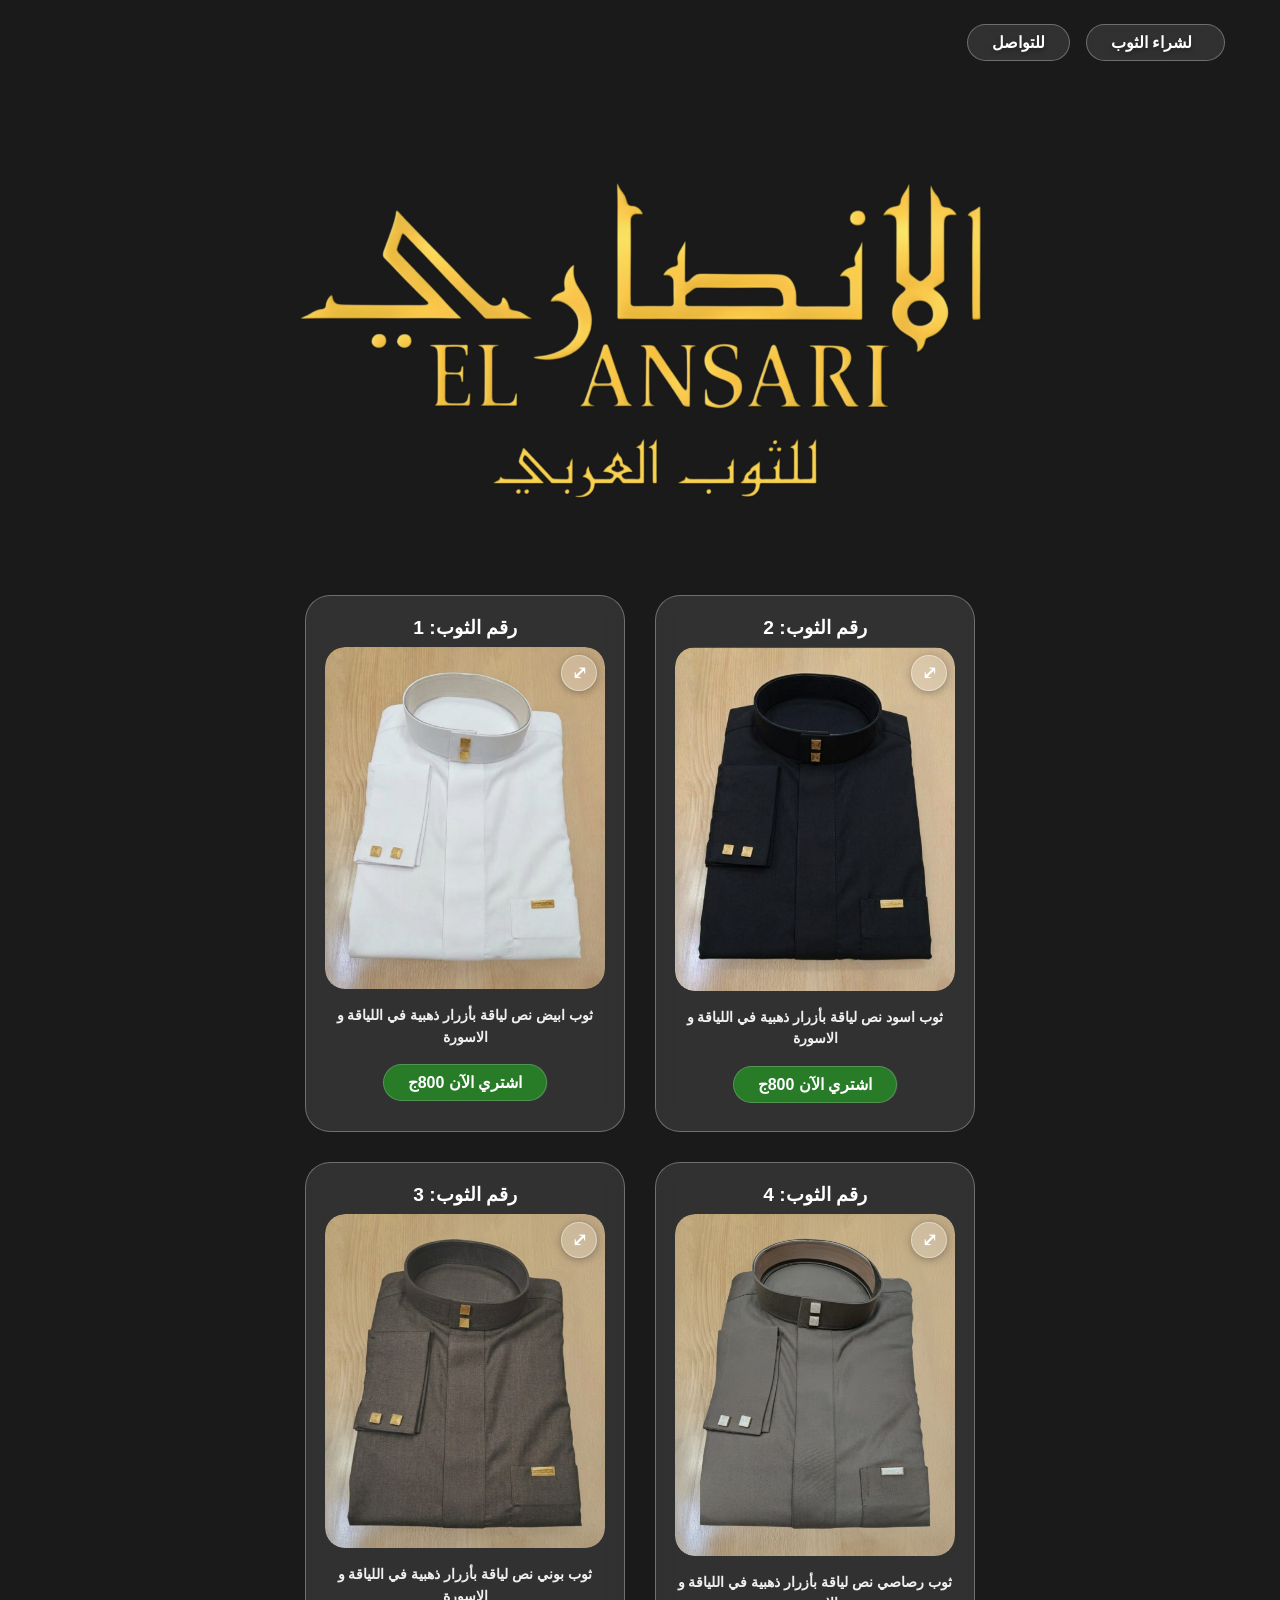
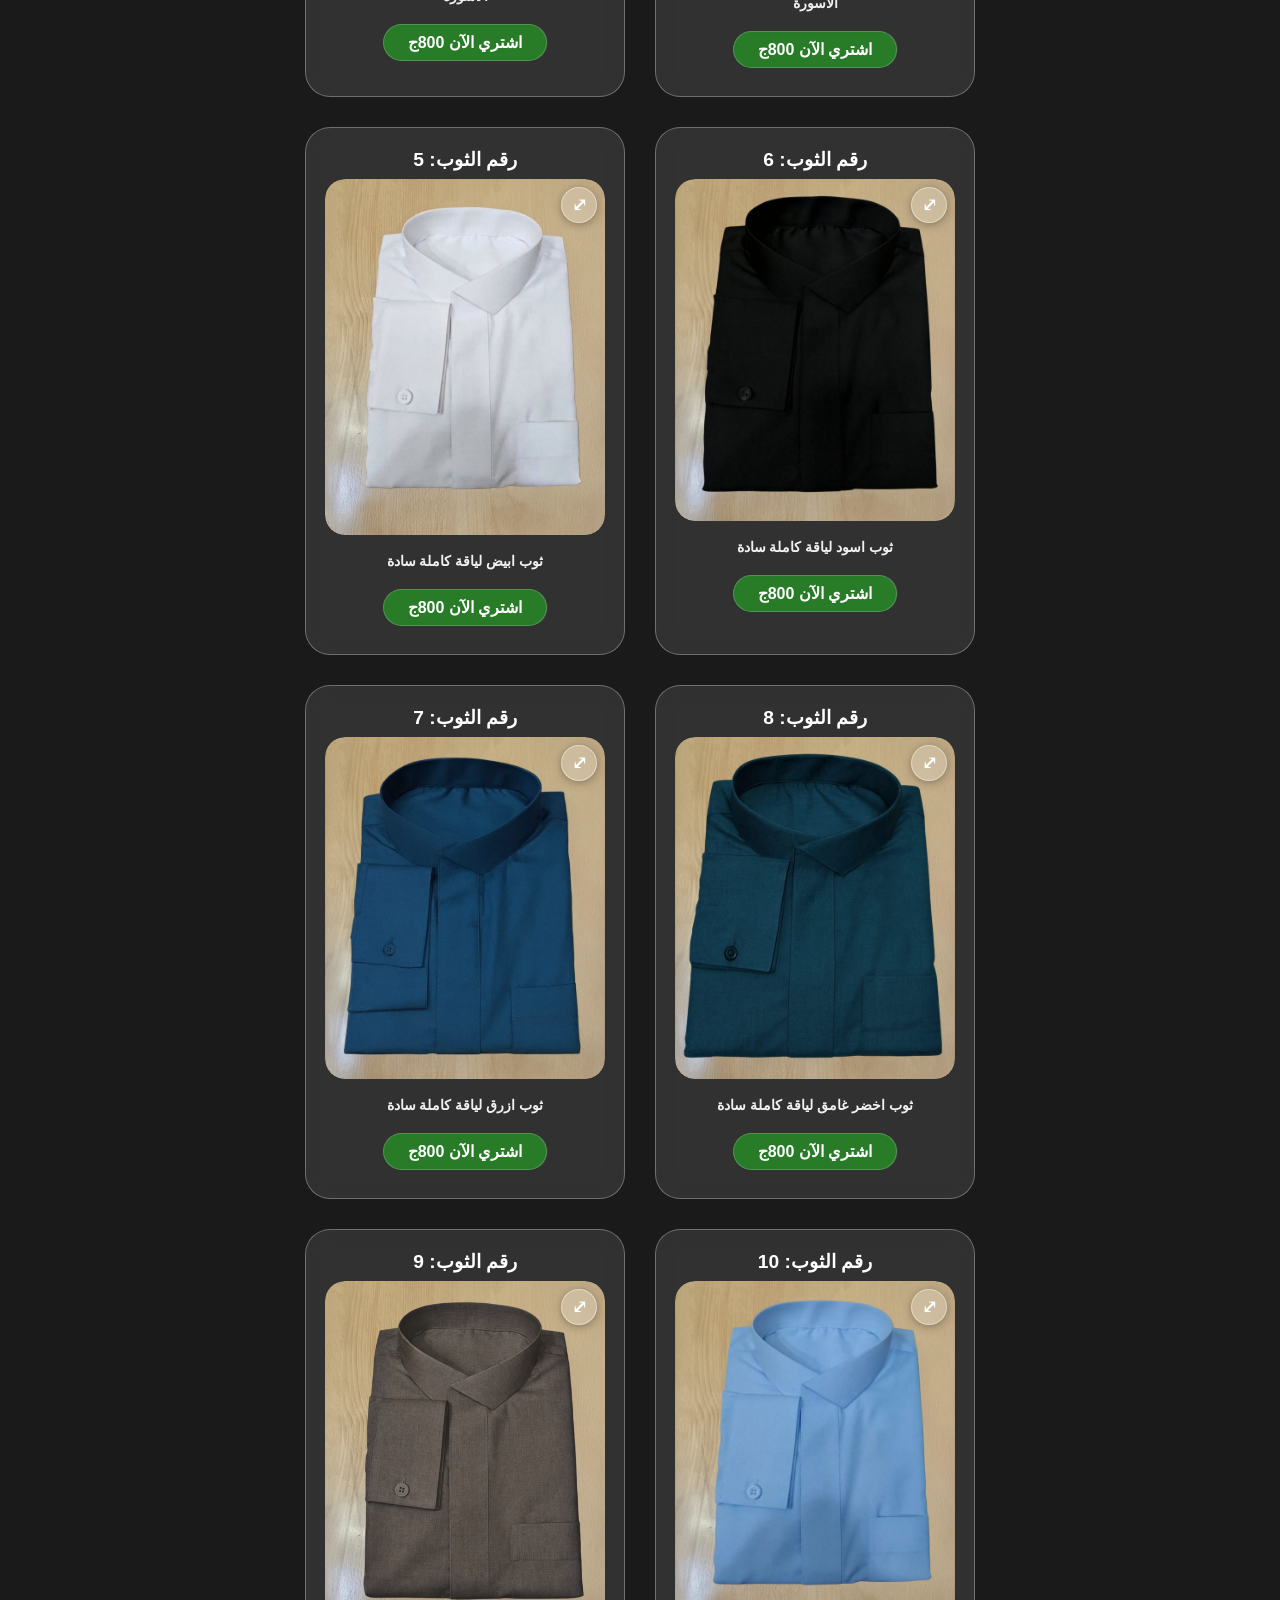
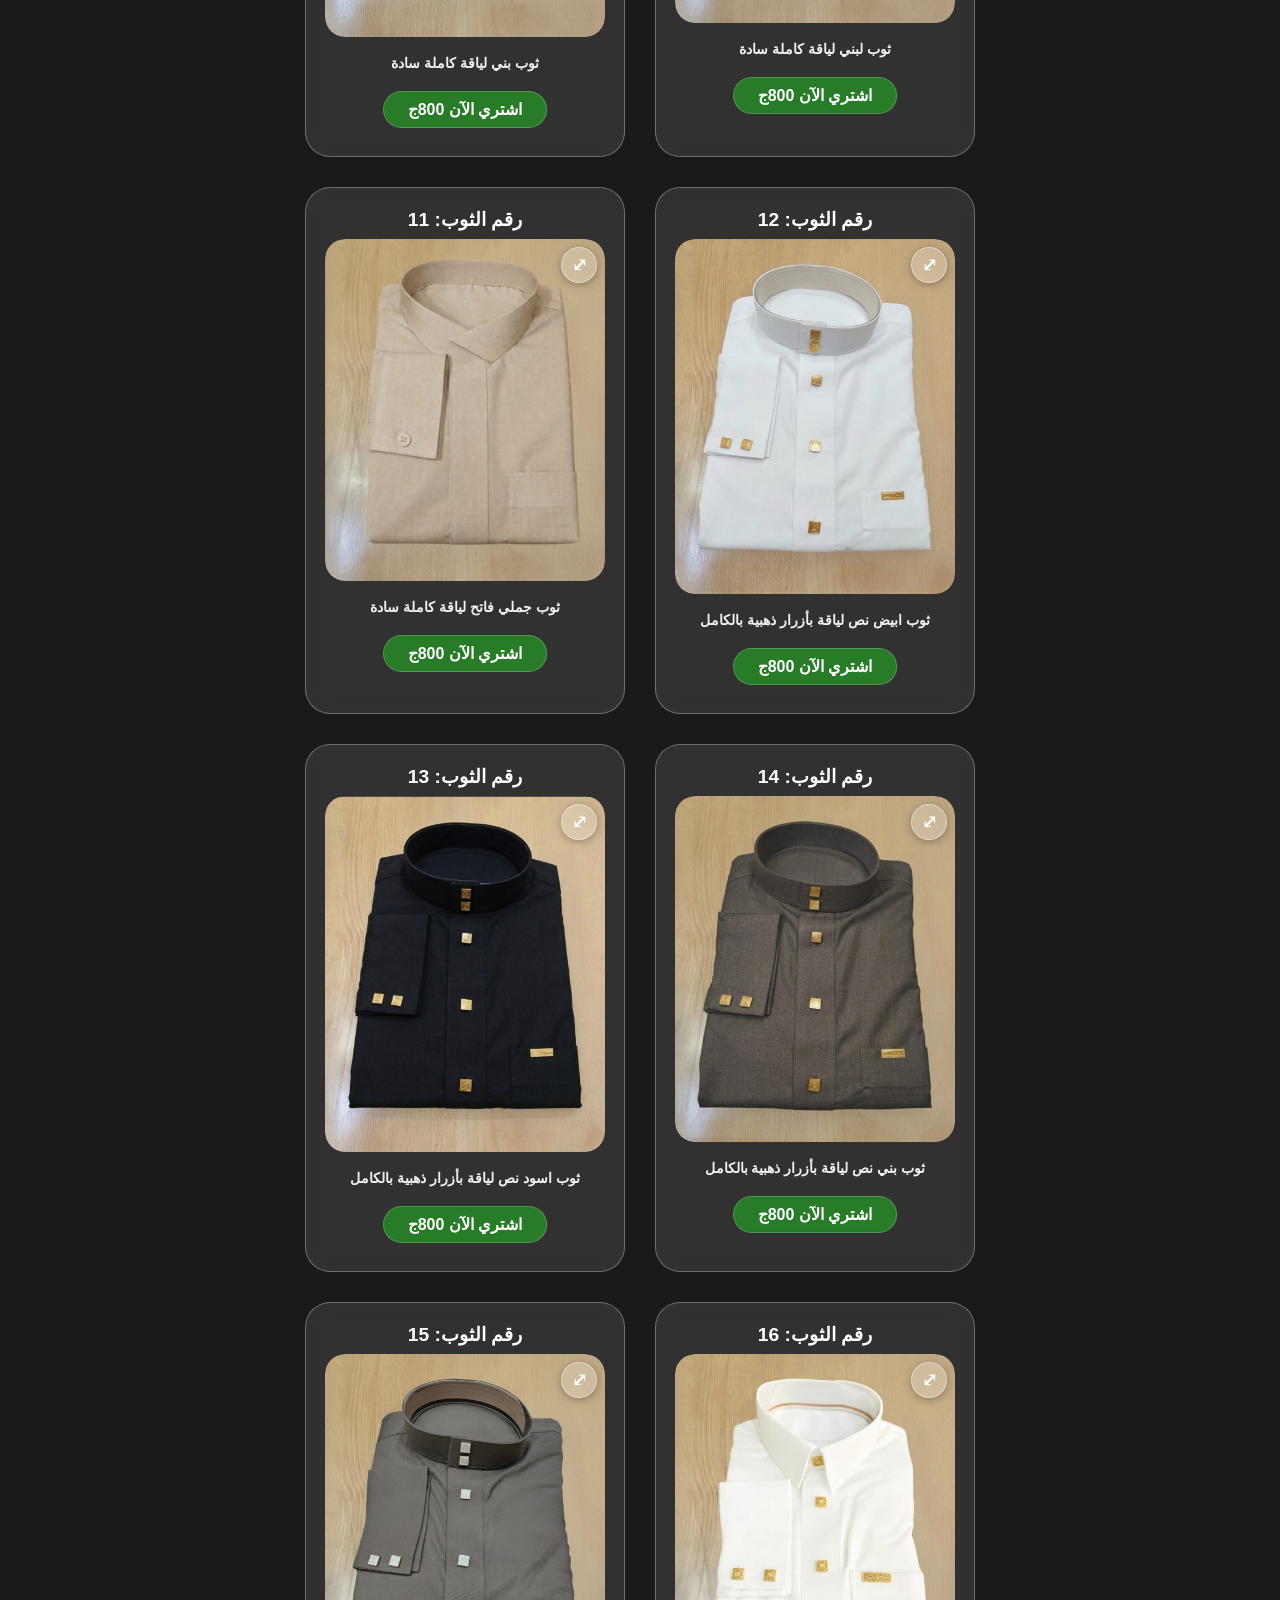
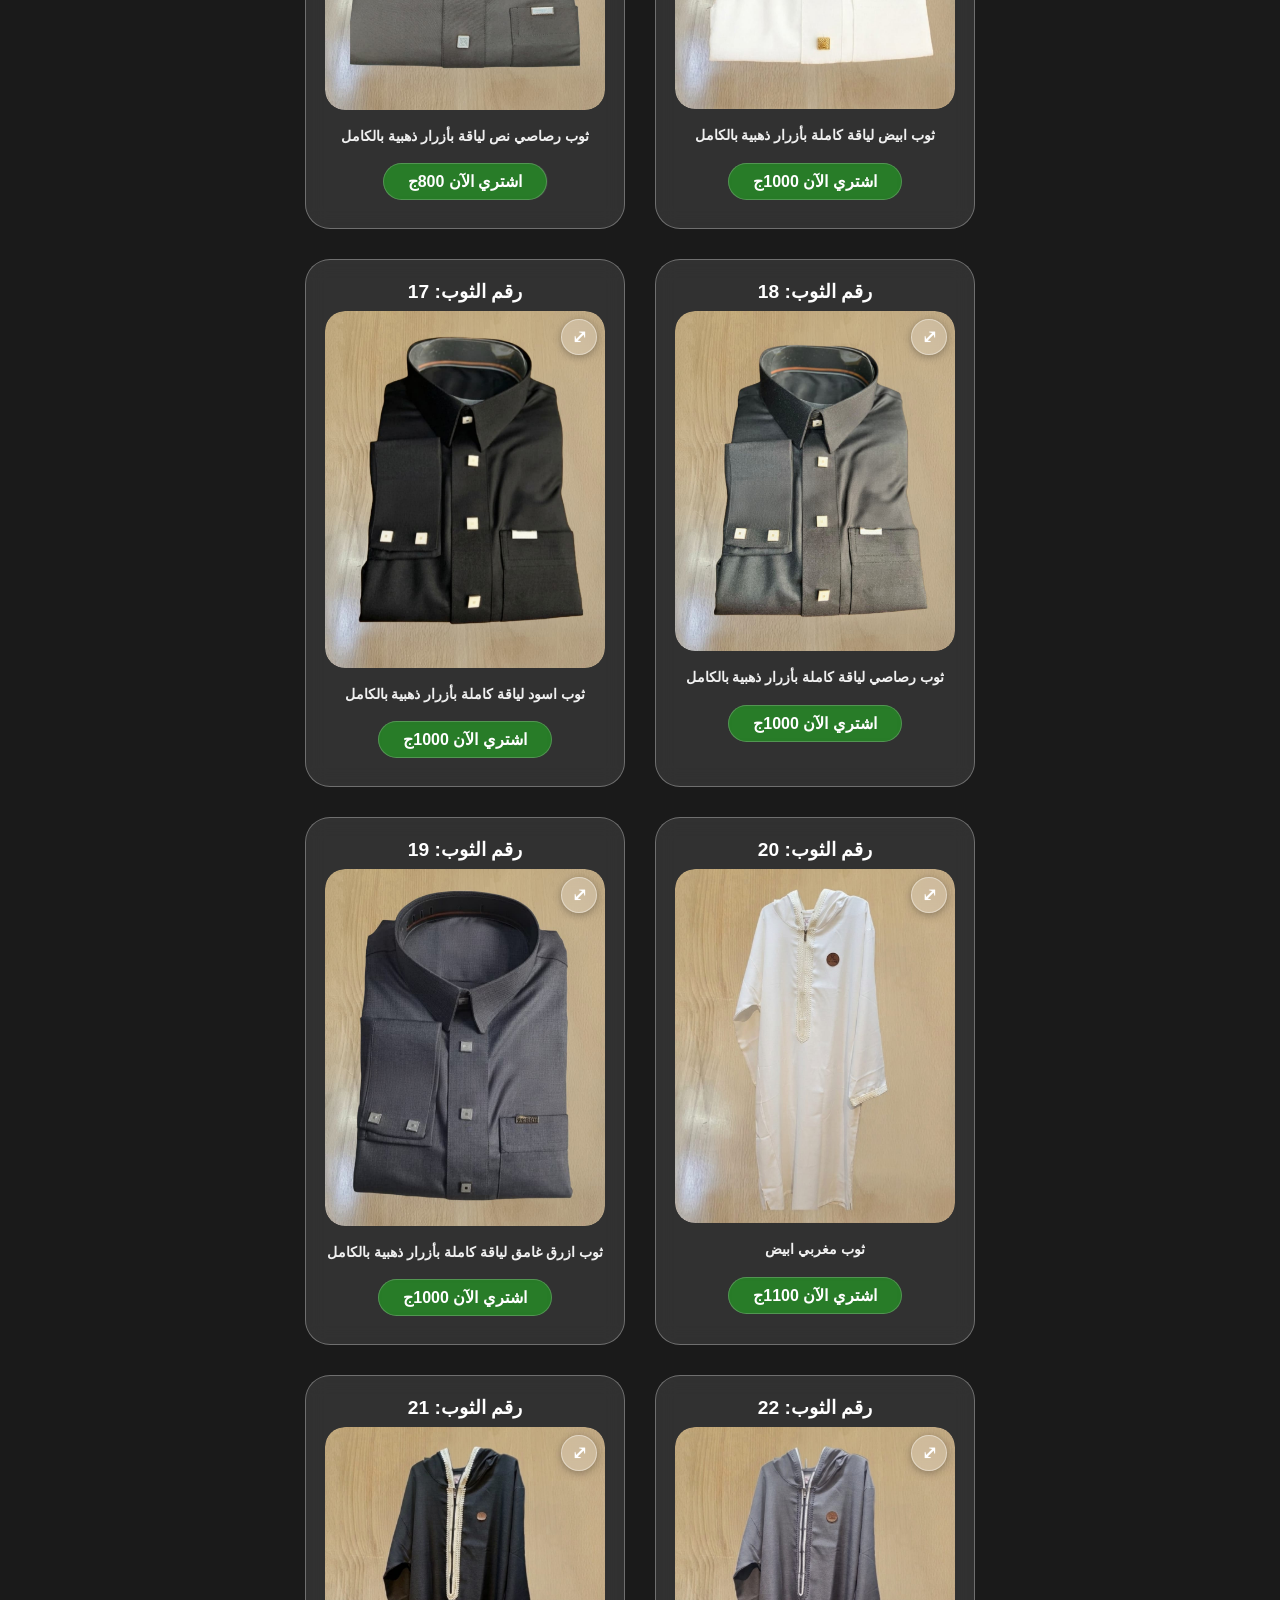
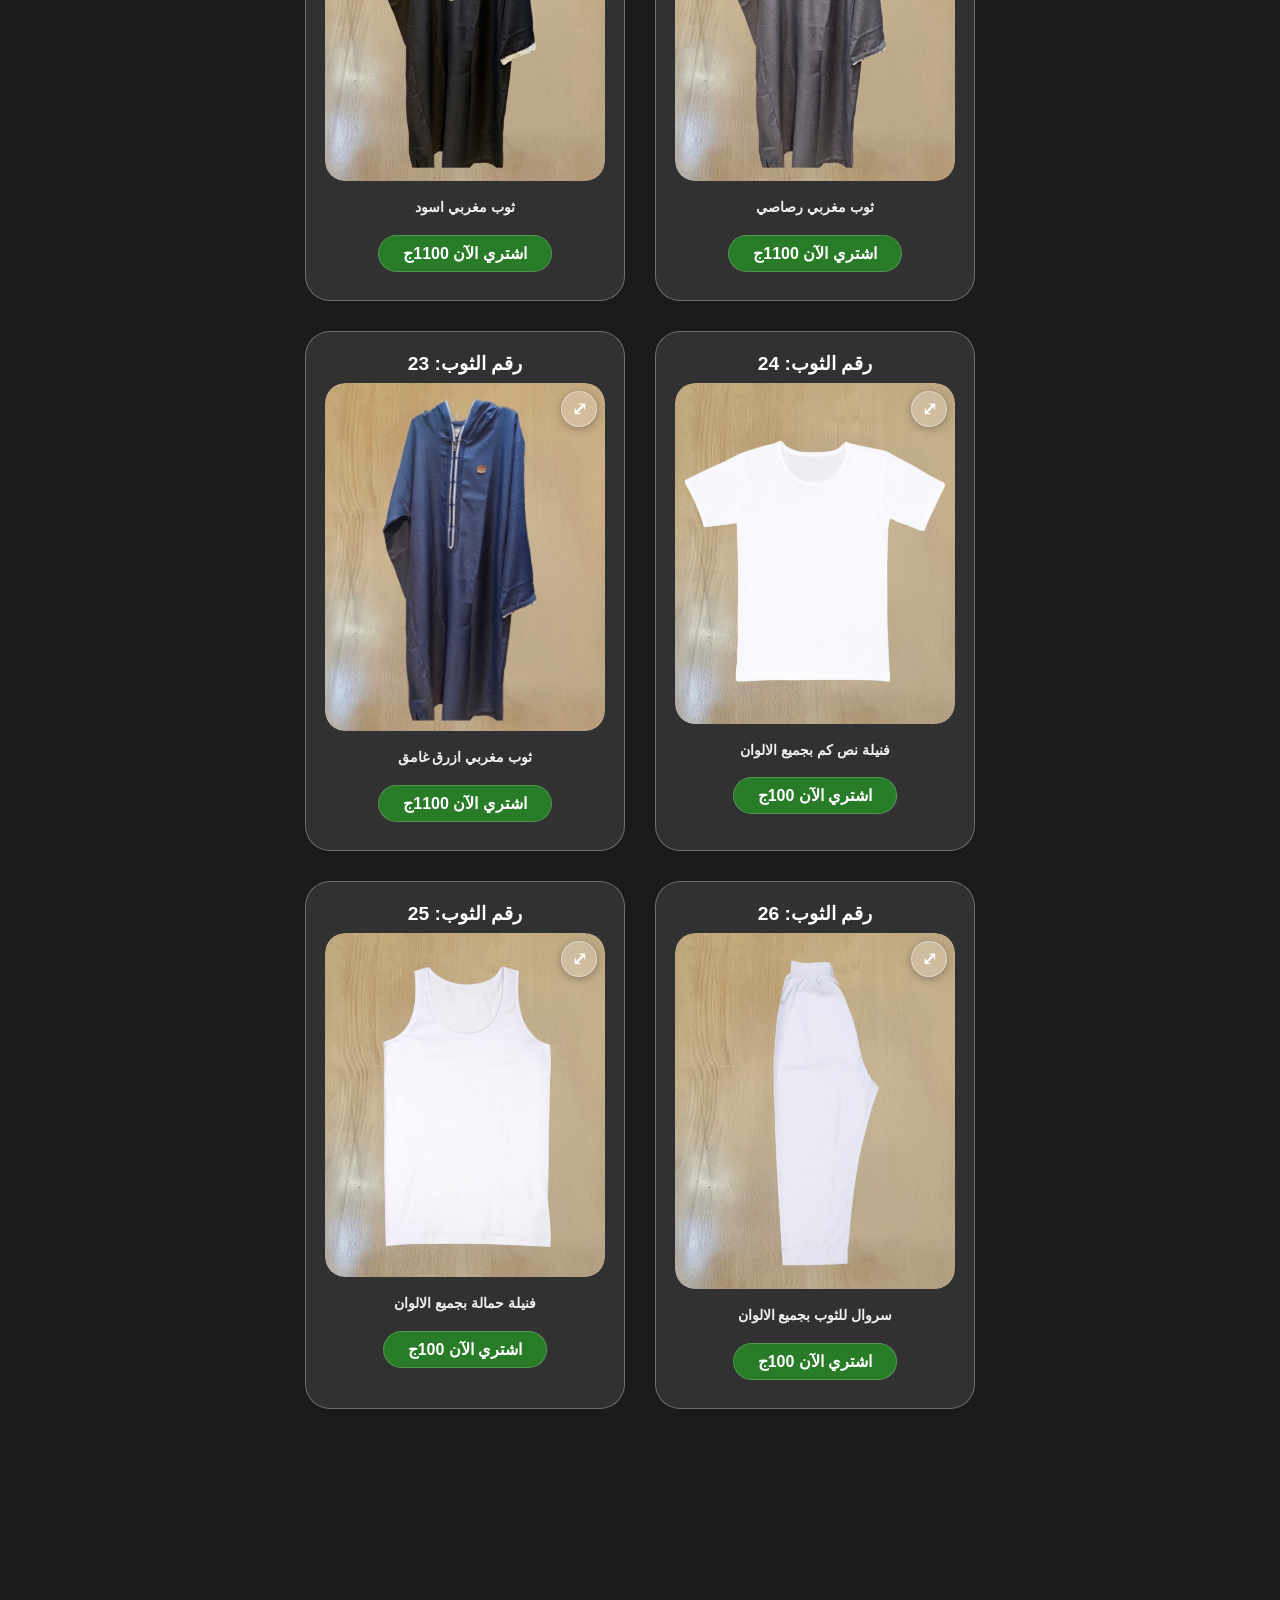
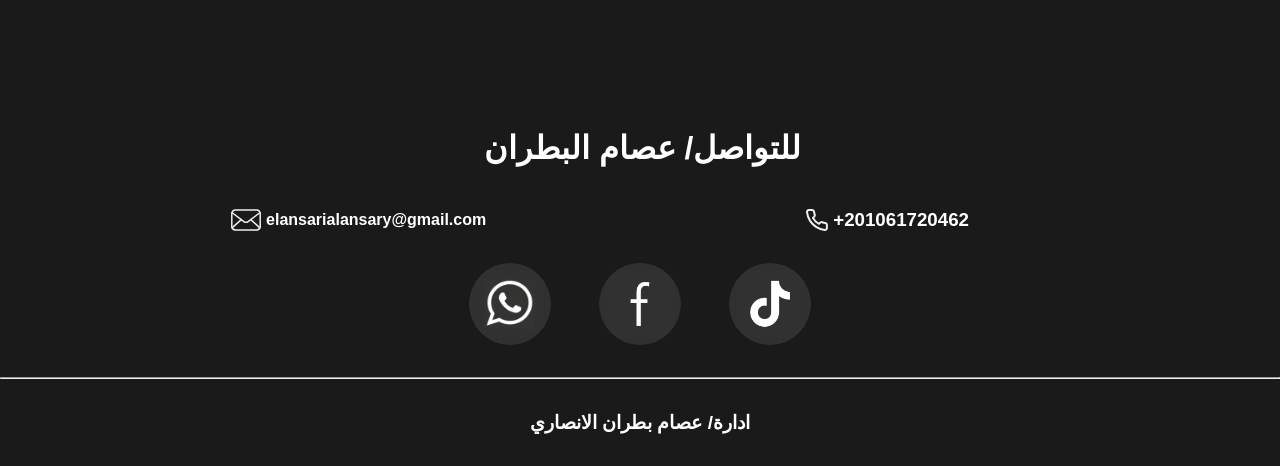
==== commit c6891ea3: "Add files via upload" ====
--- a/index.html
+++ b/index.html
@@ -856,13 +856,13 @@
           <!-- المنتج 26 -->  
           <li>  
             <div class="product-card">  
-              <div class="product-number">رقم الثوب: 003</div>  
+              <div class="product-number">رقم الثوب: 26</div>  
               <div class="product-image-wrapper">  
                 <img src="WhatsApp Image 2026-03-08 at 7.26.38 AM (2).jpeg" alt="landing Page" class="product-img">  
                 <div class="product-zoom-btn" onclick="openProductModal(this)">⤢</div>  
               </div>  
               <div class="product-description">سروال للثوب بجميع الالوان</div>  
-              <a href="الفورم.html" target="_blank" class="buy-btn">اشتري الآن 800ج</a>  <!-- تم التعديل: 700ج -> 800ج -->
+              <a href="الفورم.html" target="_blank" class="buy-btn">اشتري الآن 100ج</a>  <!-- تم التعديل: 700ج -> 800ج -->
             </div>  
           </li>  
           <!-- نهاية المنتجات -->
@@ -894,7 +894,7 @@
     </section>  
     <hr />  
     <footer>  
-      <p>ادارة/ عصام البطران</p>  
+      <p>ادارة/ عصام بطران الانصاري</p>  
     </footer>  
 
     <!-- مودال عرض الصورة المكبرة -->  
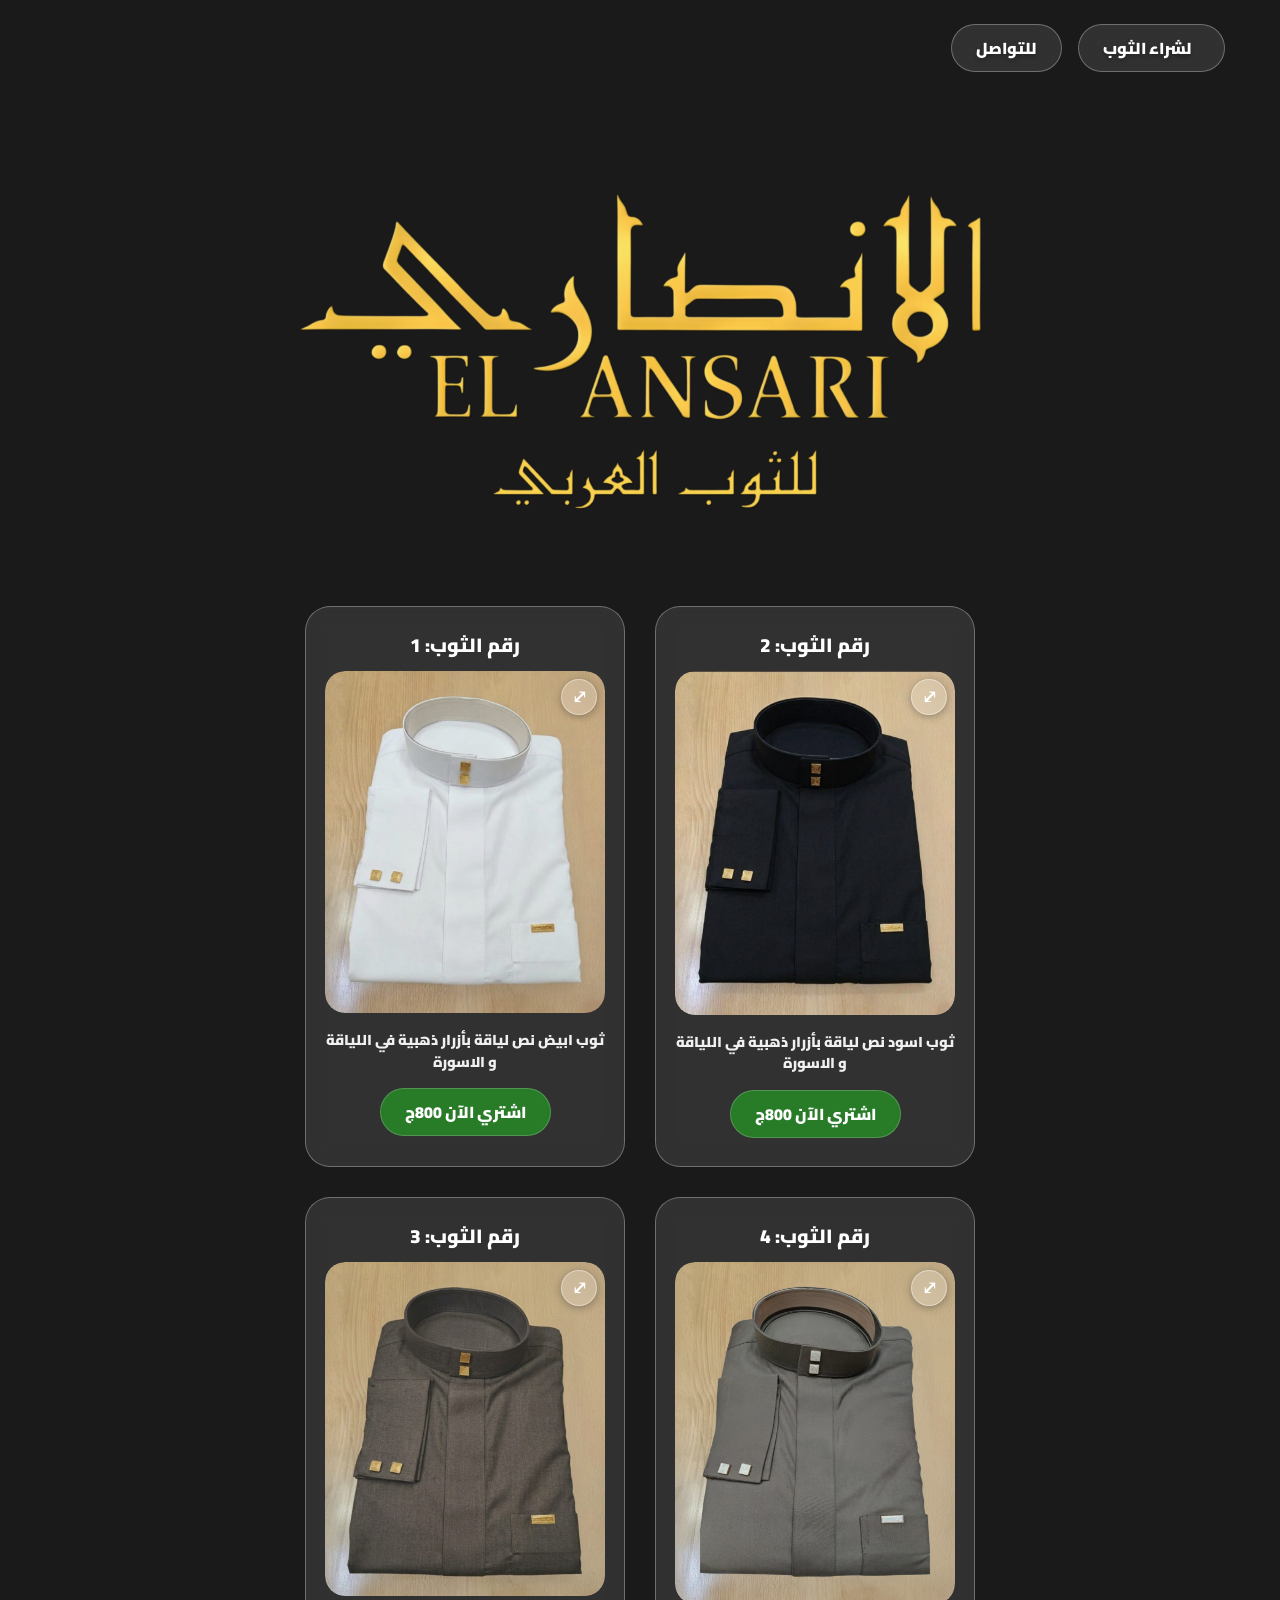
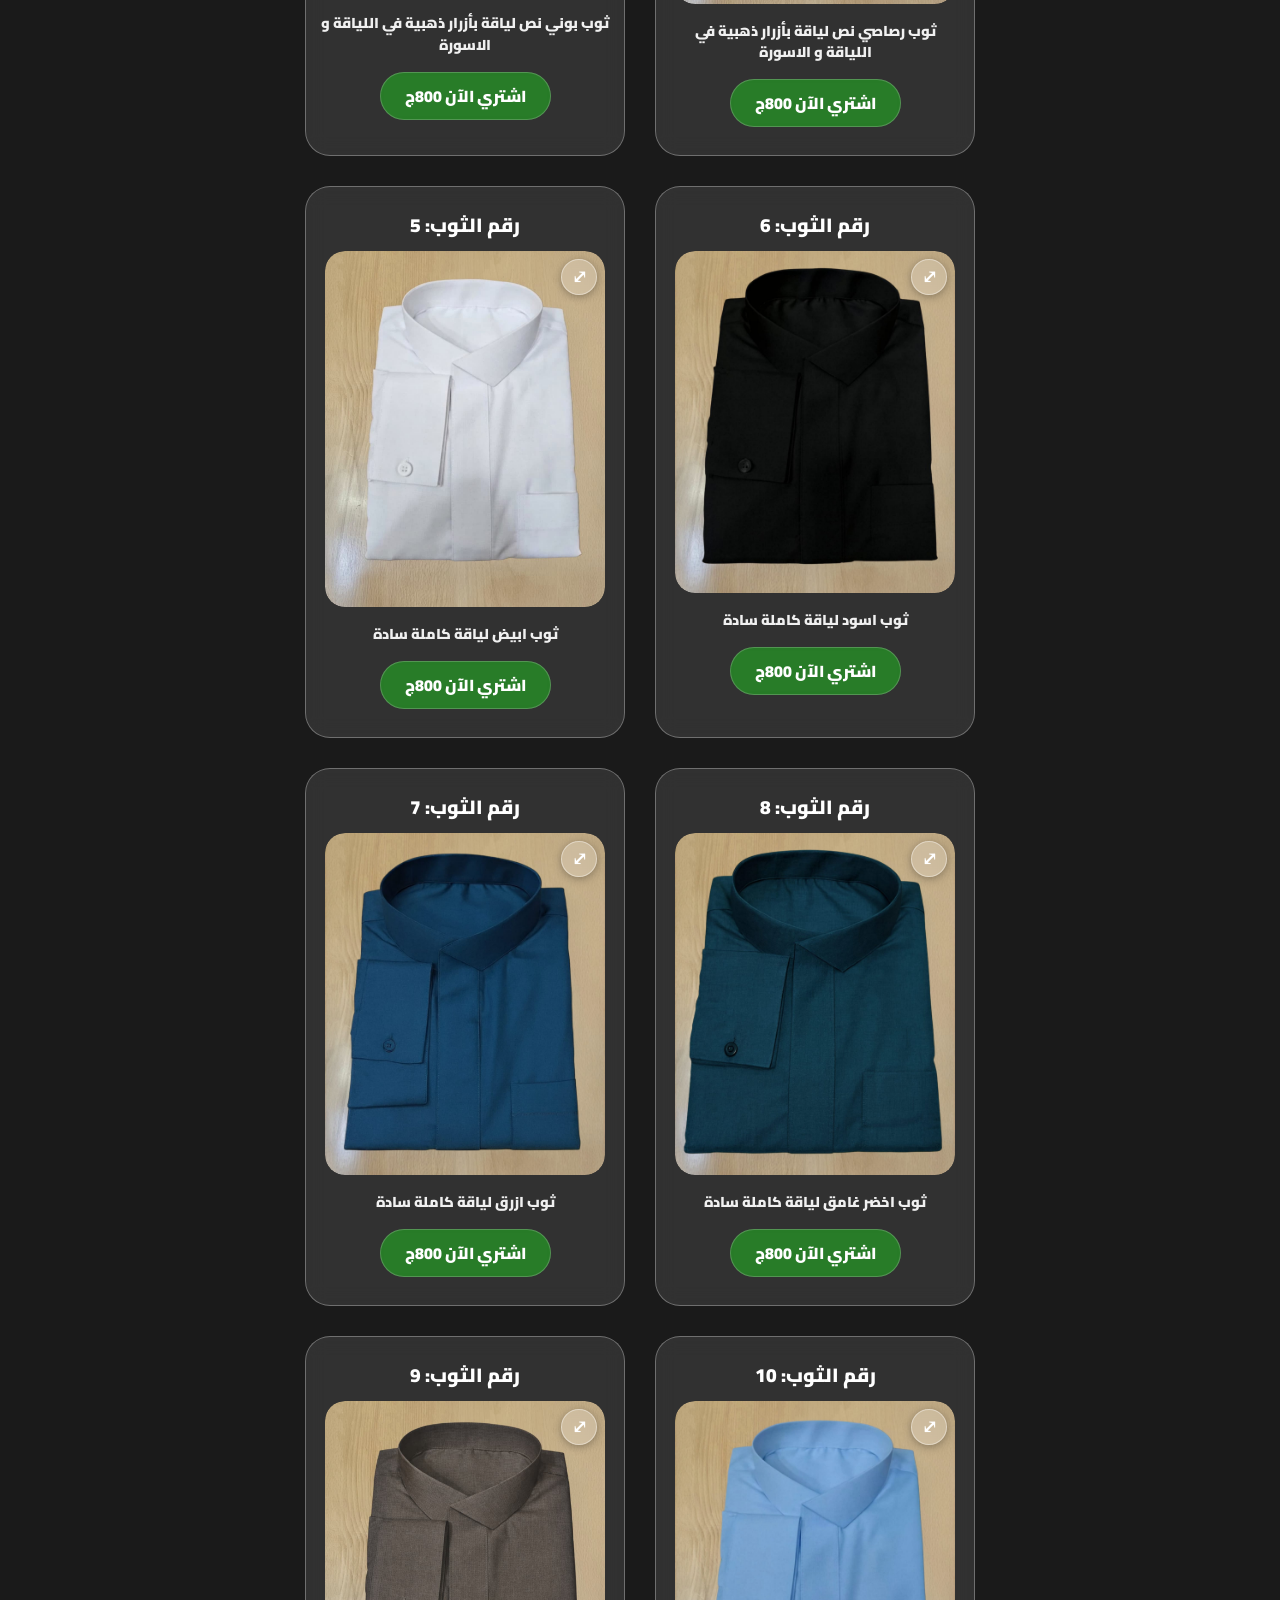
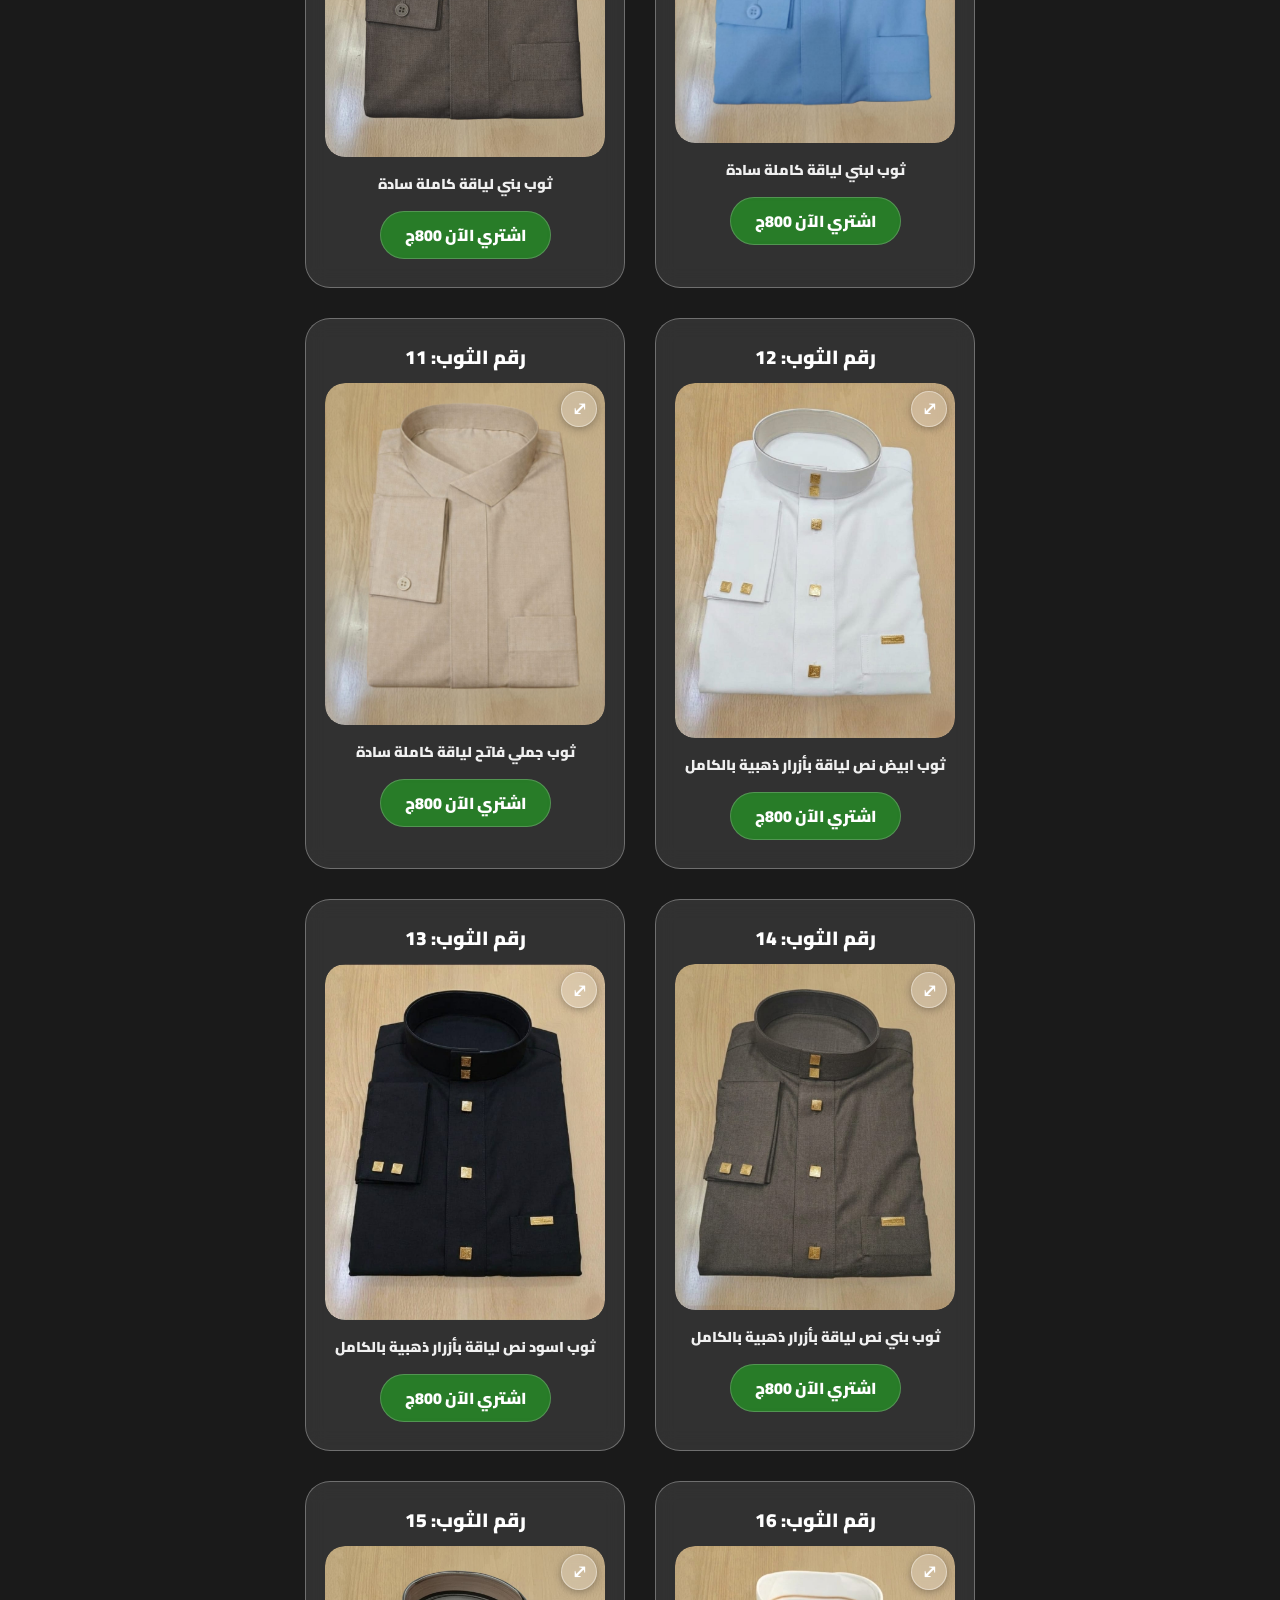
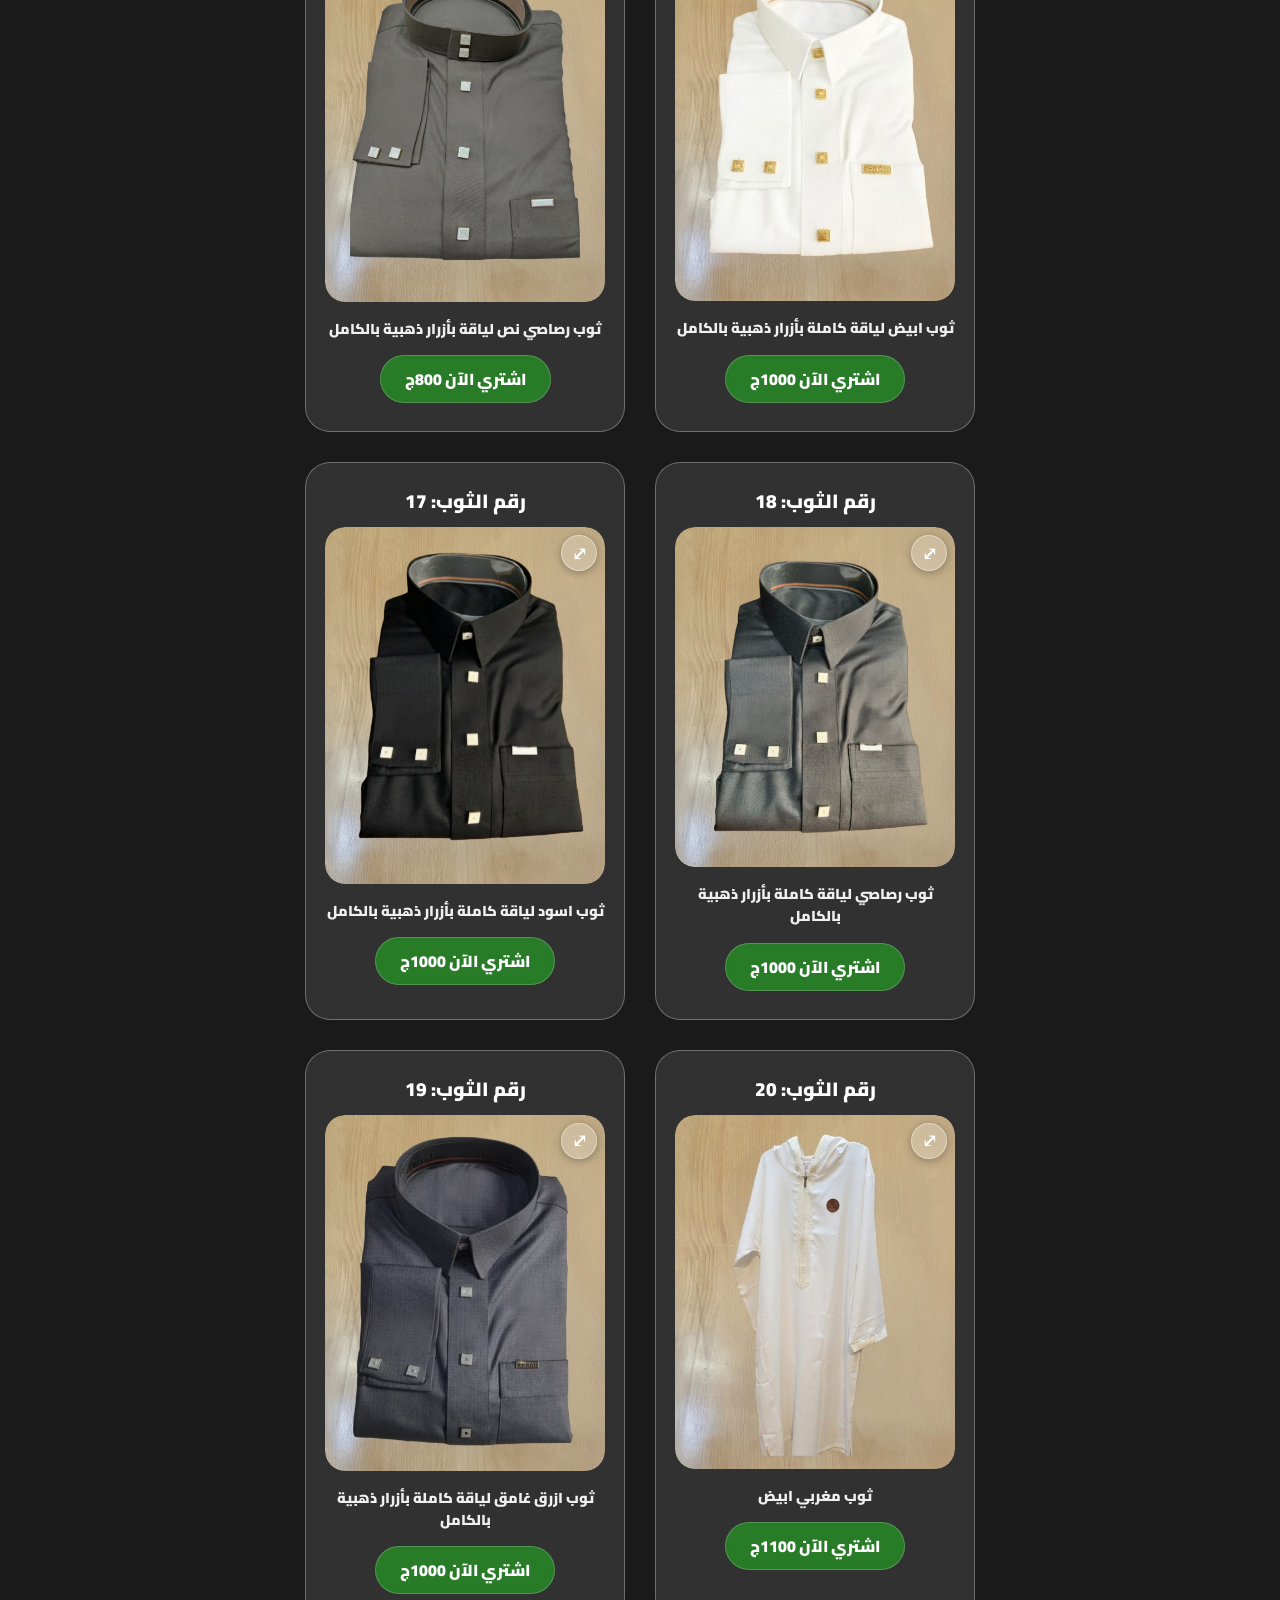
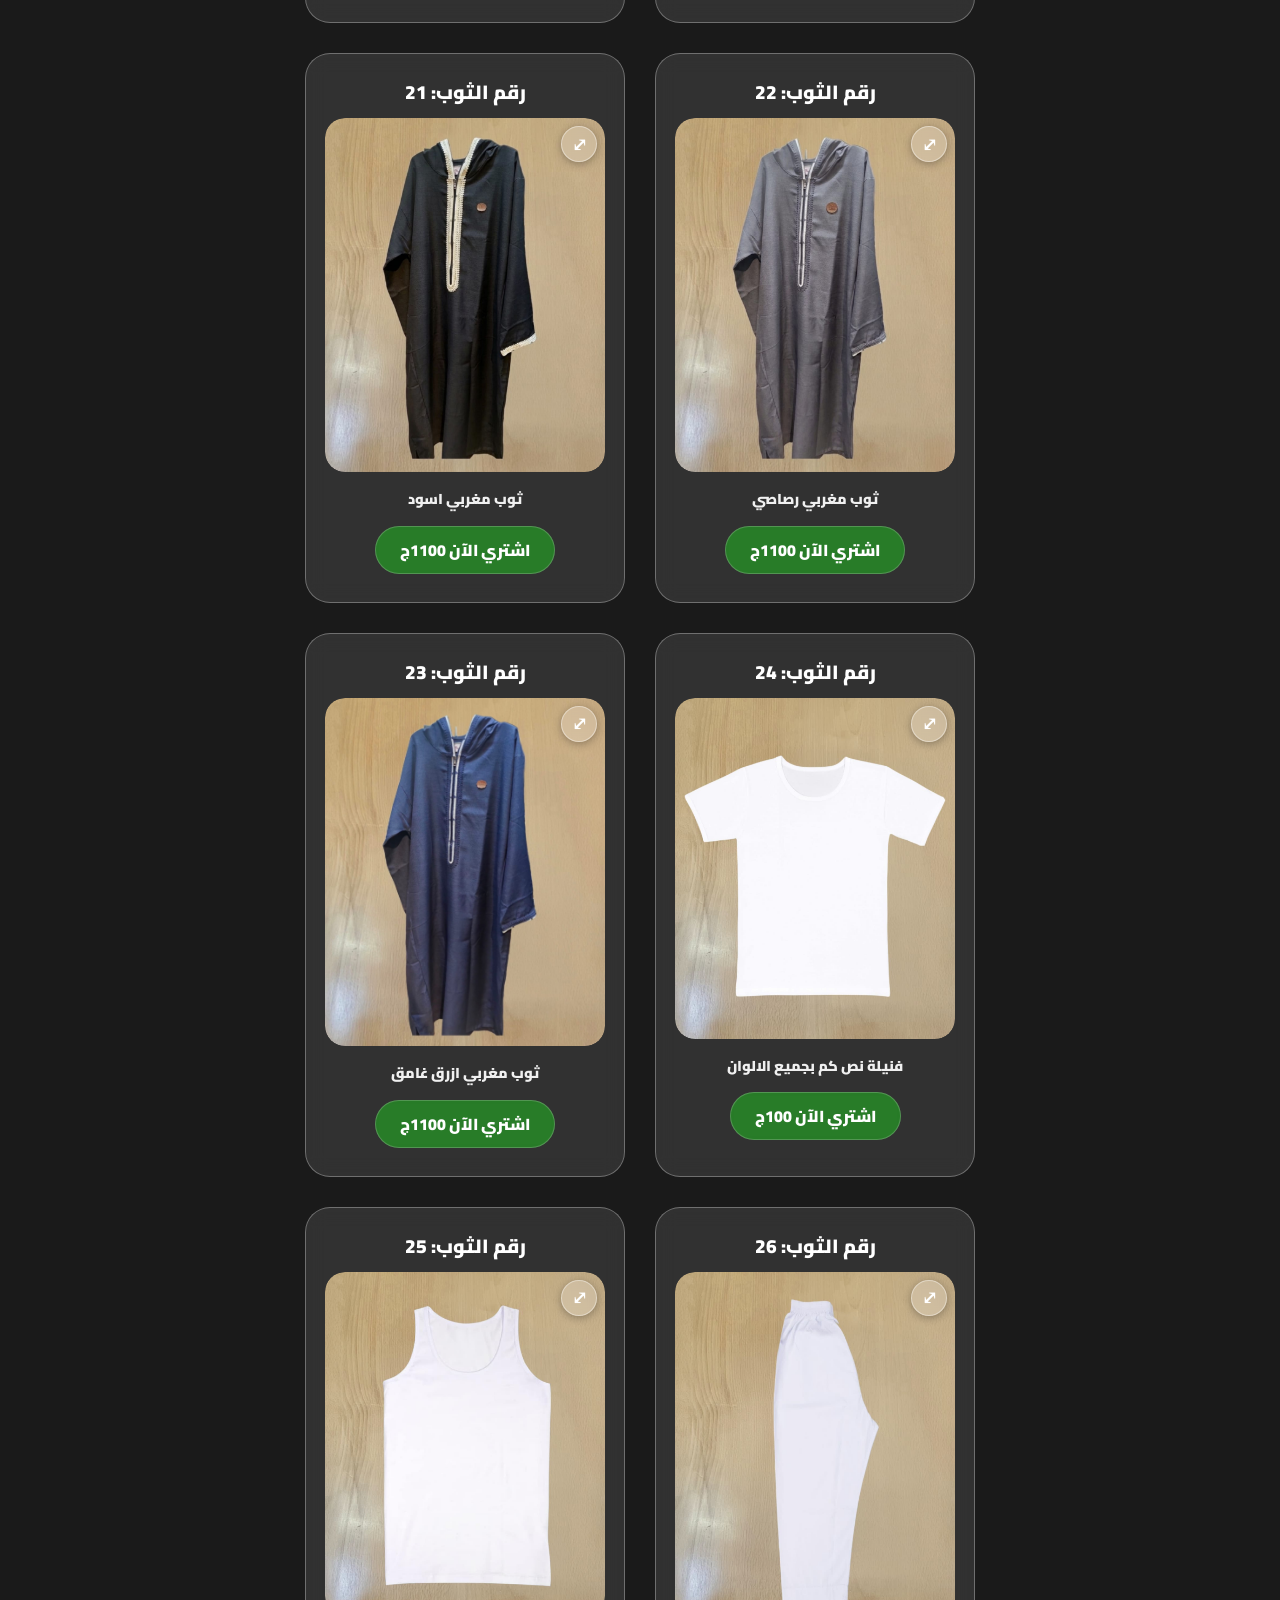
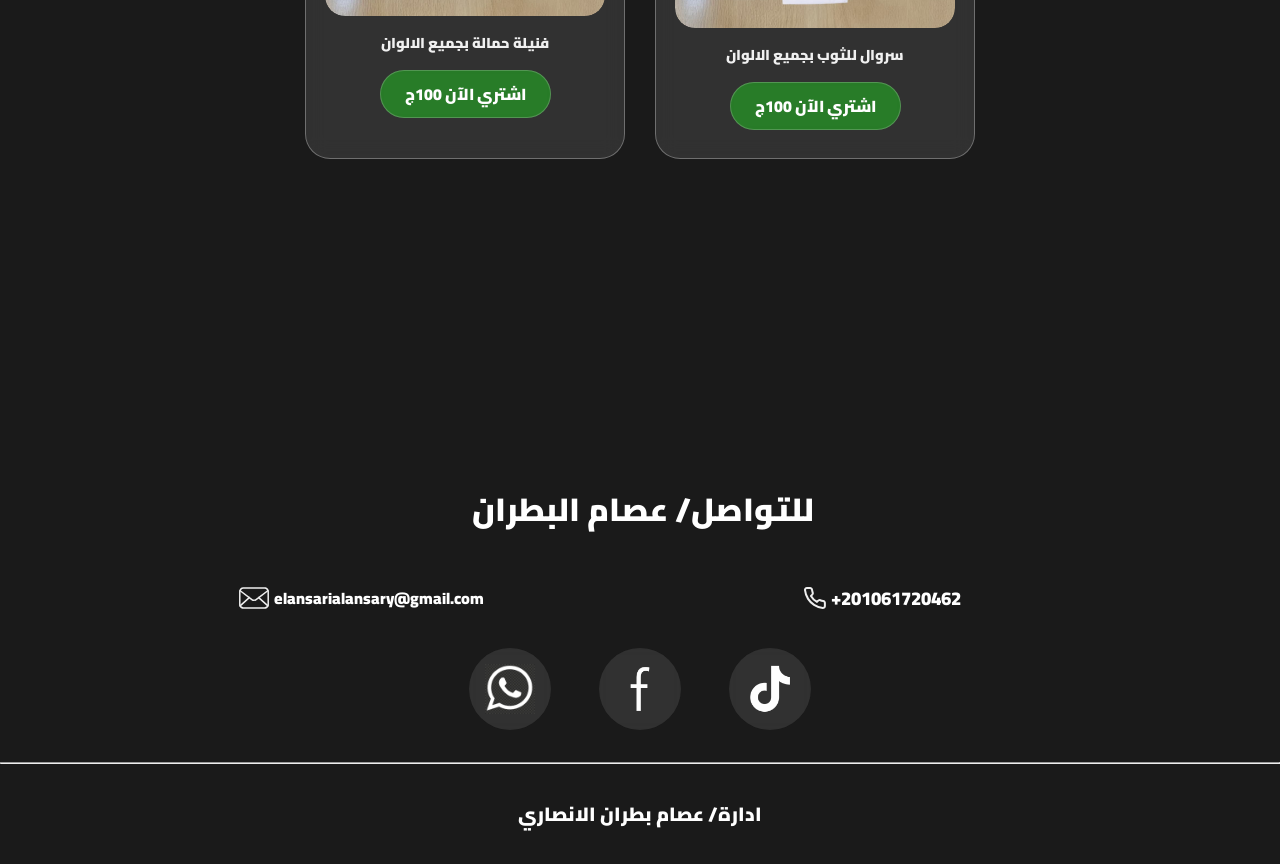
==== commit 932e165f: "Add files via upload" ====
--- a/index.html
+++ b/index.html
@@ -3,19 +3,23 @@
 <head>
     <meta charset="UTF-8" />
     <meta name="viewport" content="width=device-width, initial-scale=1.0" />
-    <title>EL ANSARI الانصاري</title>
+    <title>الانصاري للثوب العربي</title>
     <!-- وصف الموقع الذي يظهر في نتائج البحث (قابل للتعديل) -->
     <meta name="description" content="الانصاري للثوب العربي و جميع مشتملاتة تحت ادارة عصام بطران الانصاري" />
     <!-- أيقونة الموقع (اللوجو الذي يظهر في تبويب المتصفح) -->
-    <link rel="icon" href="لوجو الانصاري مربع شفاف.png" type="image/x-icon" />  
+    <link rel="icon" href="لوجو الانصاري مربع شفاف.png" type="image/x-icon" />
+    <!-- استيراد خط Cairo بوزن 900 من Google Fonts -->
+    <link rel="preconnect" href="https://fonts.googleapis.com">
+    <link rel="preconnect" href="https://fonts.gstatic.com" crossorigin>
+    <link href="https://fonts.googleapis.com/css2?family=Cairo:wght@900&display=swap" rel="stylesheet">
     <style>  
       * {  
         margin: 0;  
         padding: 0;  
         box-sizing: border-box;  
         scroll-behavior: smooth;  
-        font-family: -apple-system, BlinkMacSystemFont, "Segoe UI", Roboto, Helvetica, Arial, sans-serif;  
-        font-weight: 700;  
+        font-family: 'Cairo', sans-serif;  /* تغيير الخط إلى Cairo */
+        font-weight: 900;  /* وزن 900 */
       }  
       body {  
         background-color: #1A1A1A;  
@@ -63,7 +67,7 @@
         padding: 0.5rem 1.5rem;  
         text-shadow: 0px 2px 4px rgba(0, 0, 0, 0.3);  
         white-space: nowrap;  
-        font-weight: 700;  
+        font-weight: 900;  /* تعديل الوزن */
         display: flex;  
         align-items: center;  
         gap: 0.5rem;  
@@ -110,6 +114,7 @@
         font-size: 2rem;  
         flex-wrap: wrap;  
         color: #ffffff;  
+        font-weight: 900;
       }  
 
       .works ul {  
@@ -161,6 +166,7 @@
         margin-bottom: 0.5rem;  
         width: 100%;  
         text-align: center;  
+        font-weight: 900;
       }  
 
       .product-description {  
@@ -171,6 +177,7 @@
         width: 100%;  
         word-wrap: break-word;  
         text-align: center;  
+        font-weight: 900;
       }  
 
       .buy-btn {  
@@ -184,7 +191,7 @@
         border: 1px solid rgba(255, 255, 255, 0.2);  
         color: #fff;  
         text-decoration: none;  
-        font-weight: bold;  
+        font-weight: 900;  /* تعديل الوزن */
         padding: 0.5rem 1.5rem;  
         font-size: 1rem;  
         border-radius: 30px;  
@@ -239,6 +246,7 @@
         z-index: 15;  
         user-select: none;  
         box-shadow: 0 2px 8px rgba(0,0,0,0.3);  
+        font-weight: 900;
       }  
 
       .product-zoom-btn:hover {  
@@ -303,6 +311,7 @@
         color: white;  
         transition: background-color 0.2s ease, transform 0.2s ease;  
         z-index: 2010;  
+        font-weight: 900;
       }  
       .modal-close:hover {  
         background-color: rgba(255, 255, 255, 0.3);  
@@ -328,9 +337,11 @@
         font-size: 2rem;  
         flex-wrap: wrap;  
         color: #ffffff;  
+        font-weight: 900;
       }  
       .contactTitle h1 {  
         font-size: 2.5rem;  
+        font-weight: 900;
       }  
       .contact {  
         display: flex;  
@@ -344,6 +355,7 @@
       .contact a {  
         color: #ffffff;  
         text-decoration: none;  
+        font-weight: 900;
       }  
       .emailAndPhone {  
         display: flex;  
@@ -387,6 +399,7 @@
         padding: 2rem;  
         text-align: center;  
         font-size: 1.2rem;  
+        font-weight: 900;
       }  
 
       /* إضافة مسافة علوية للعناصر المستهدفة بالروابط */  
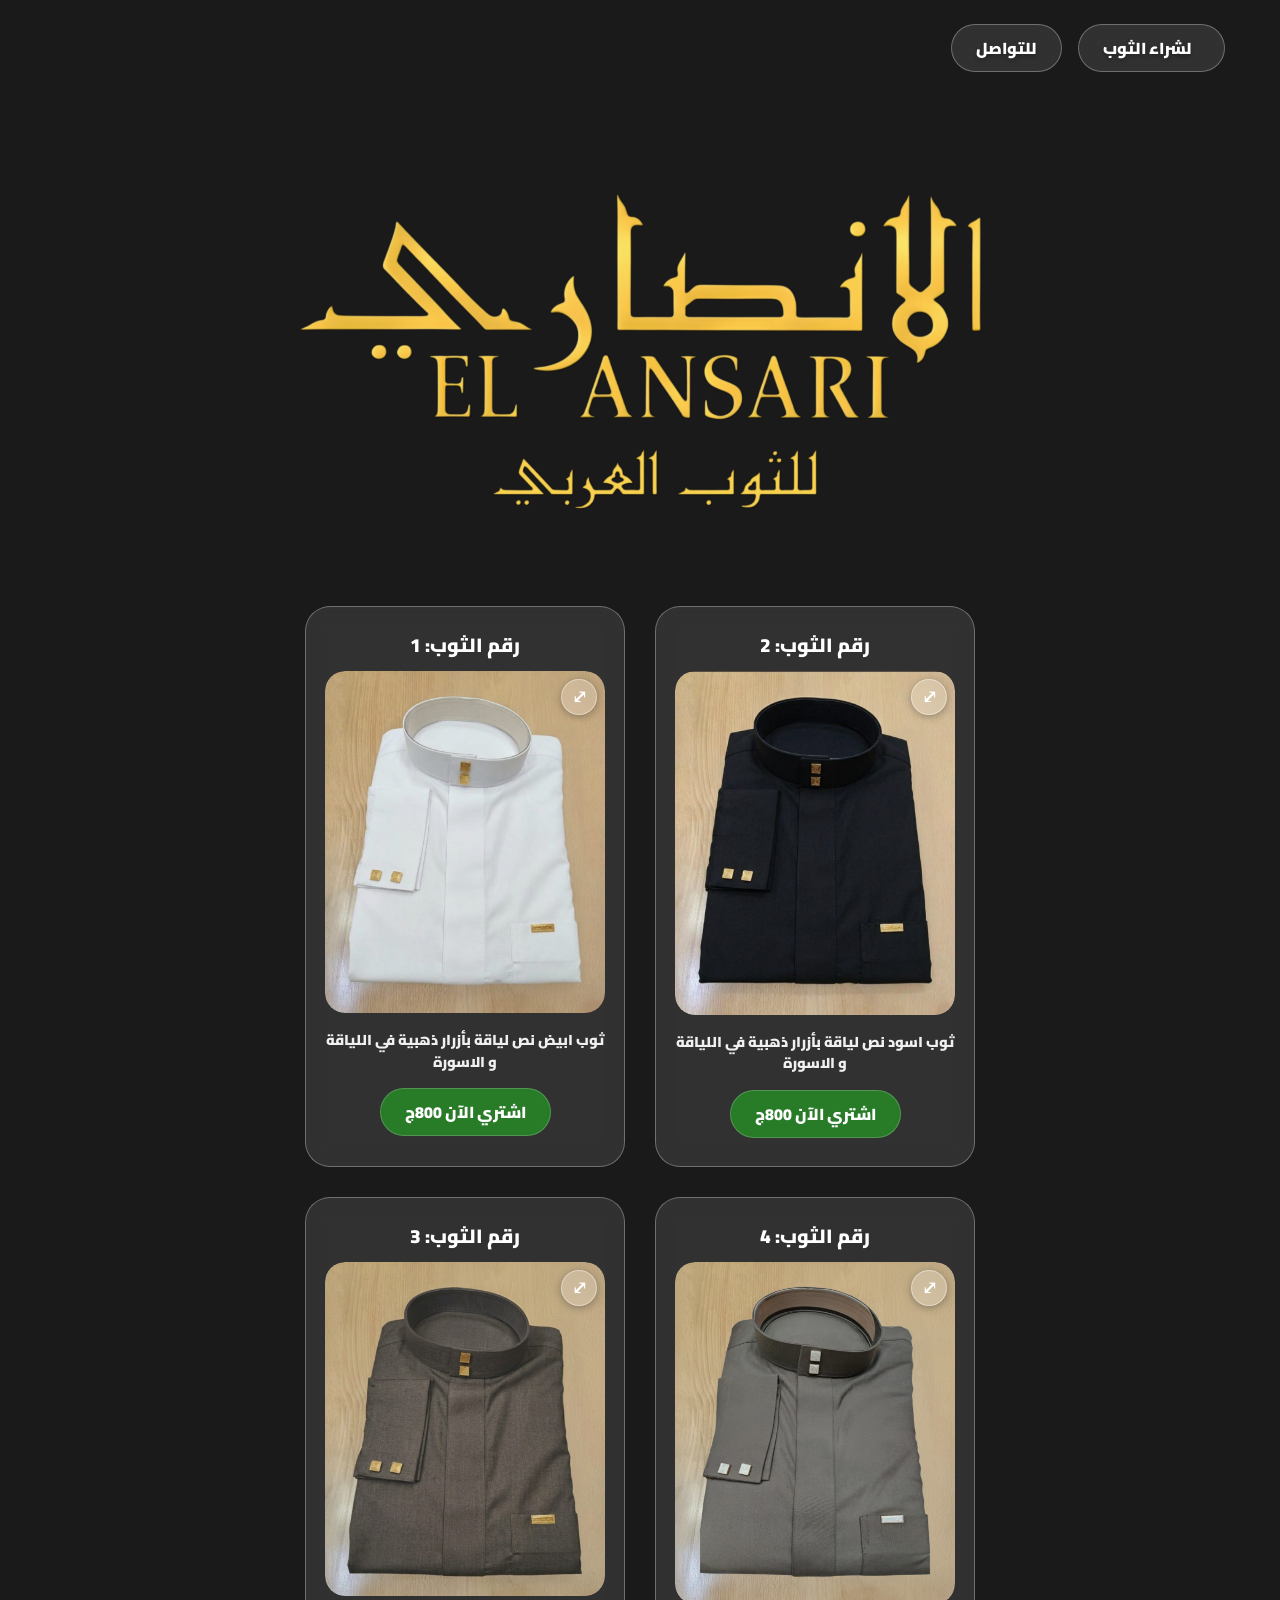
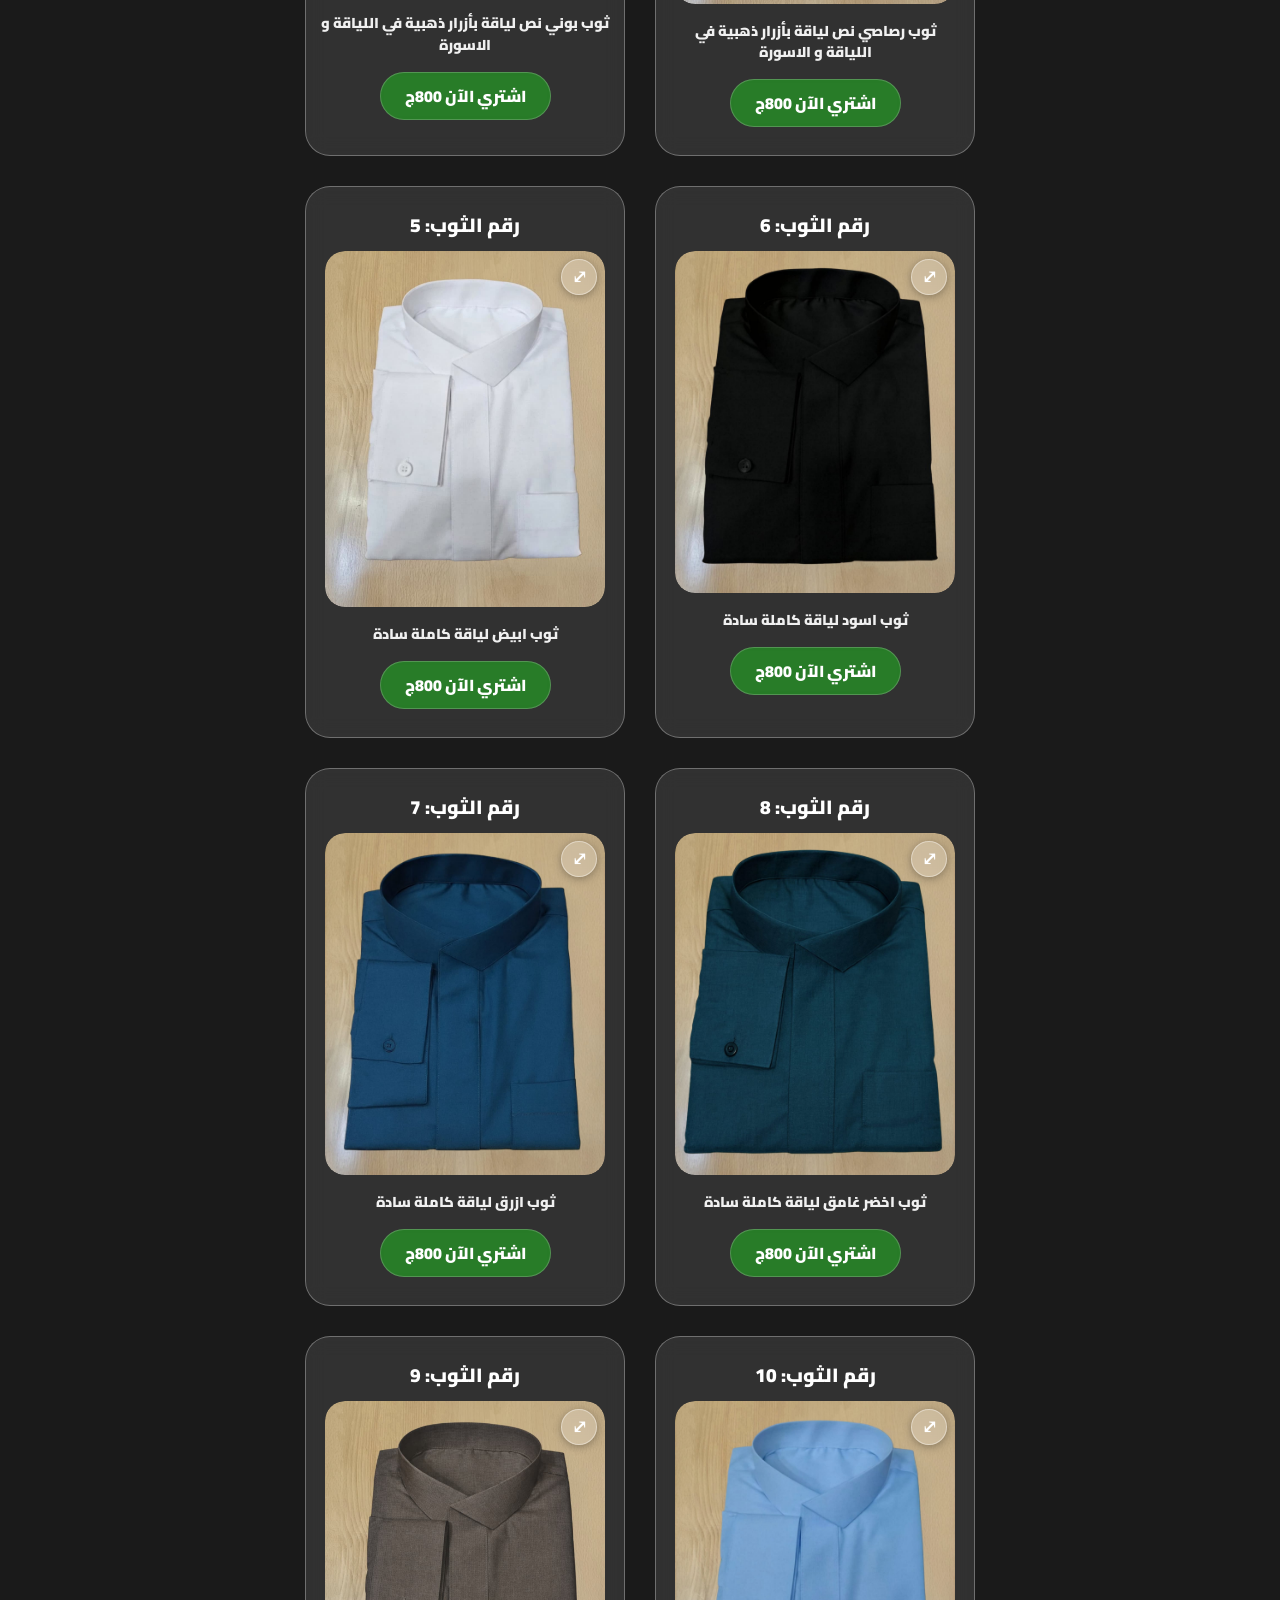
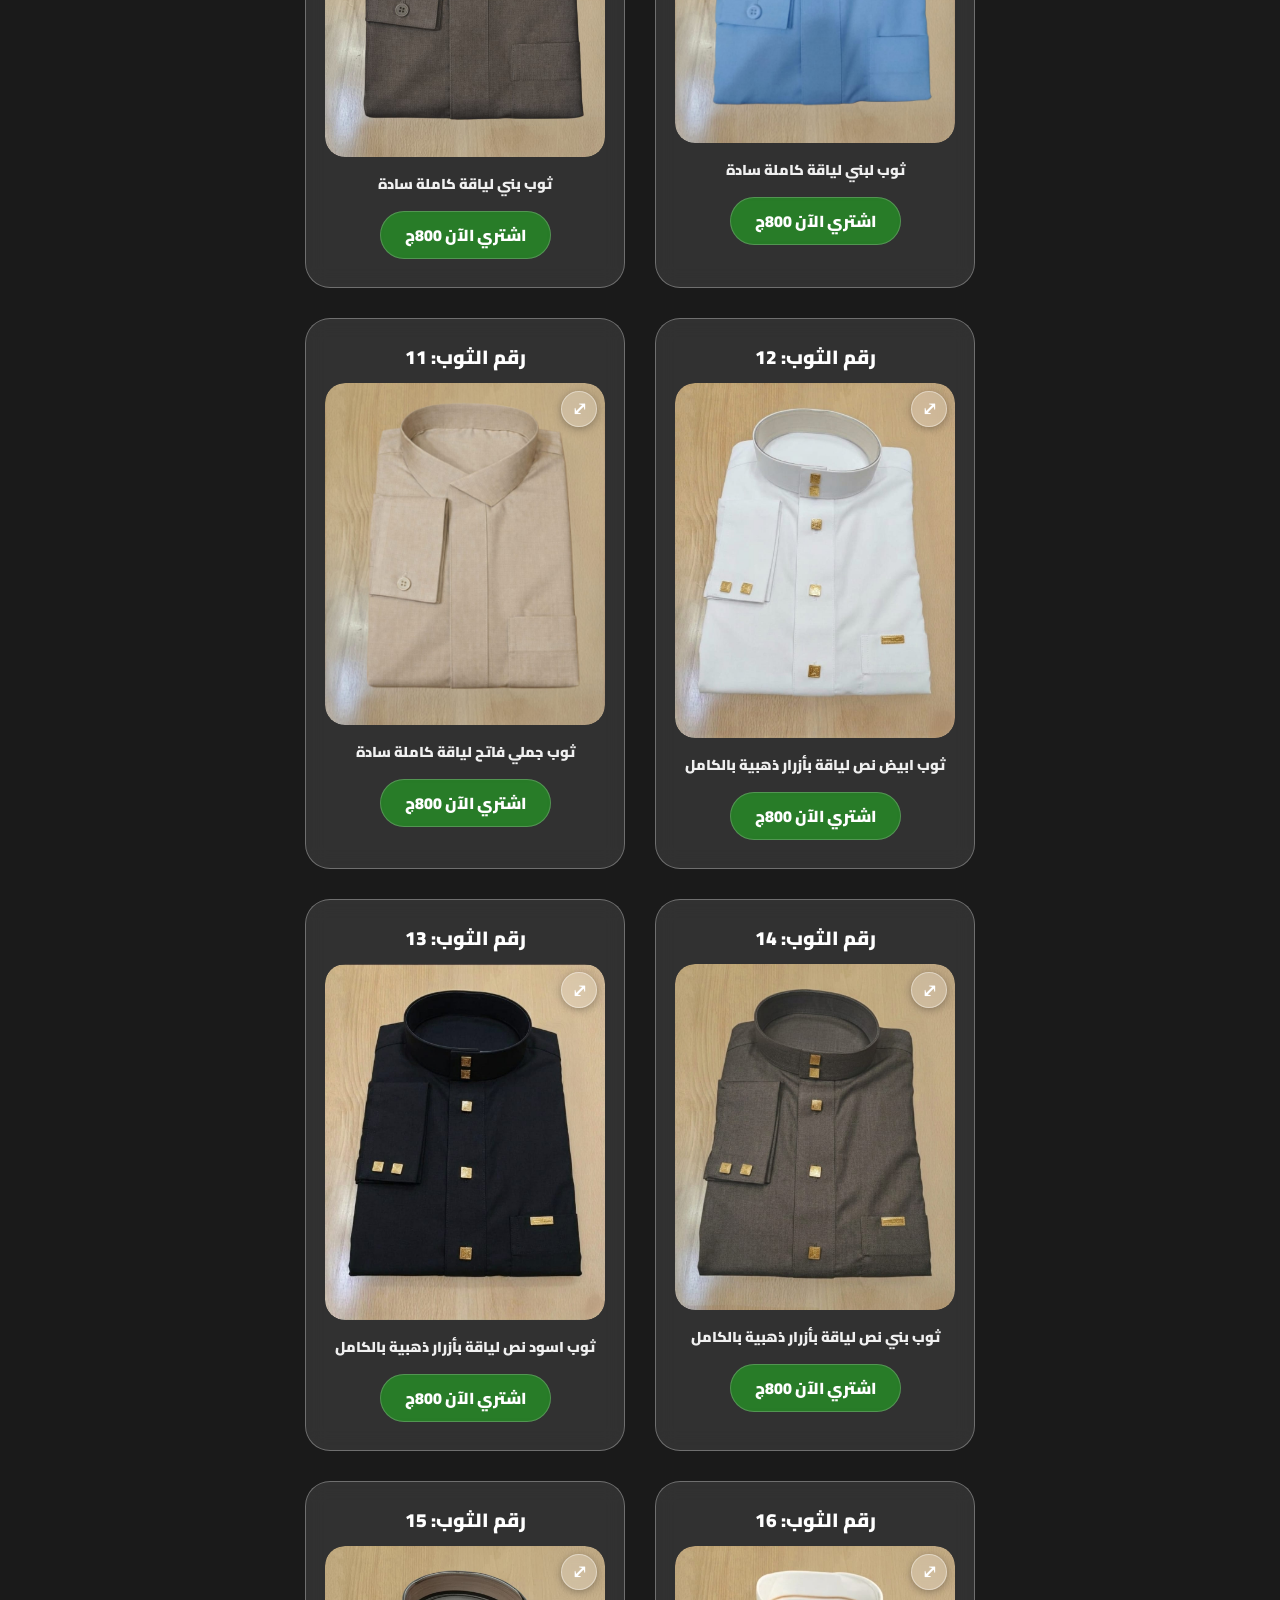
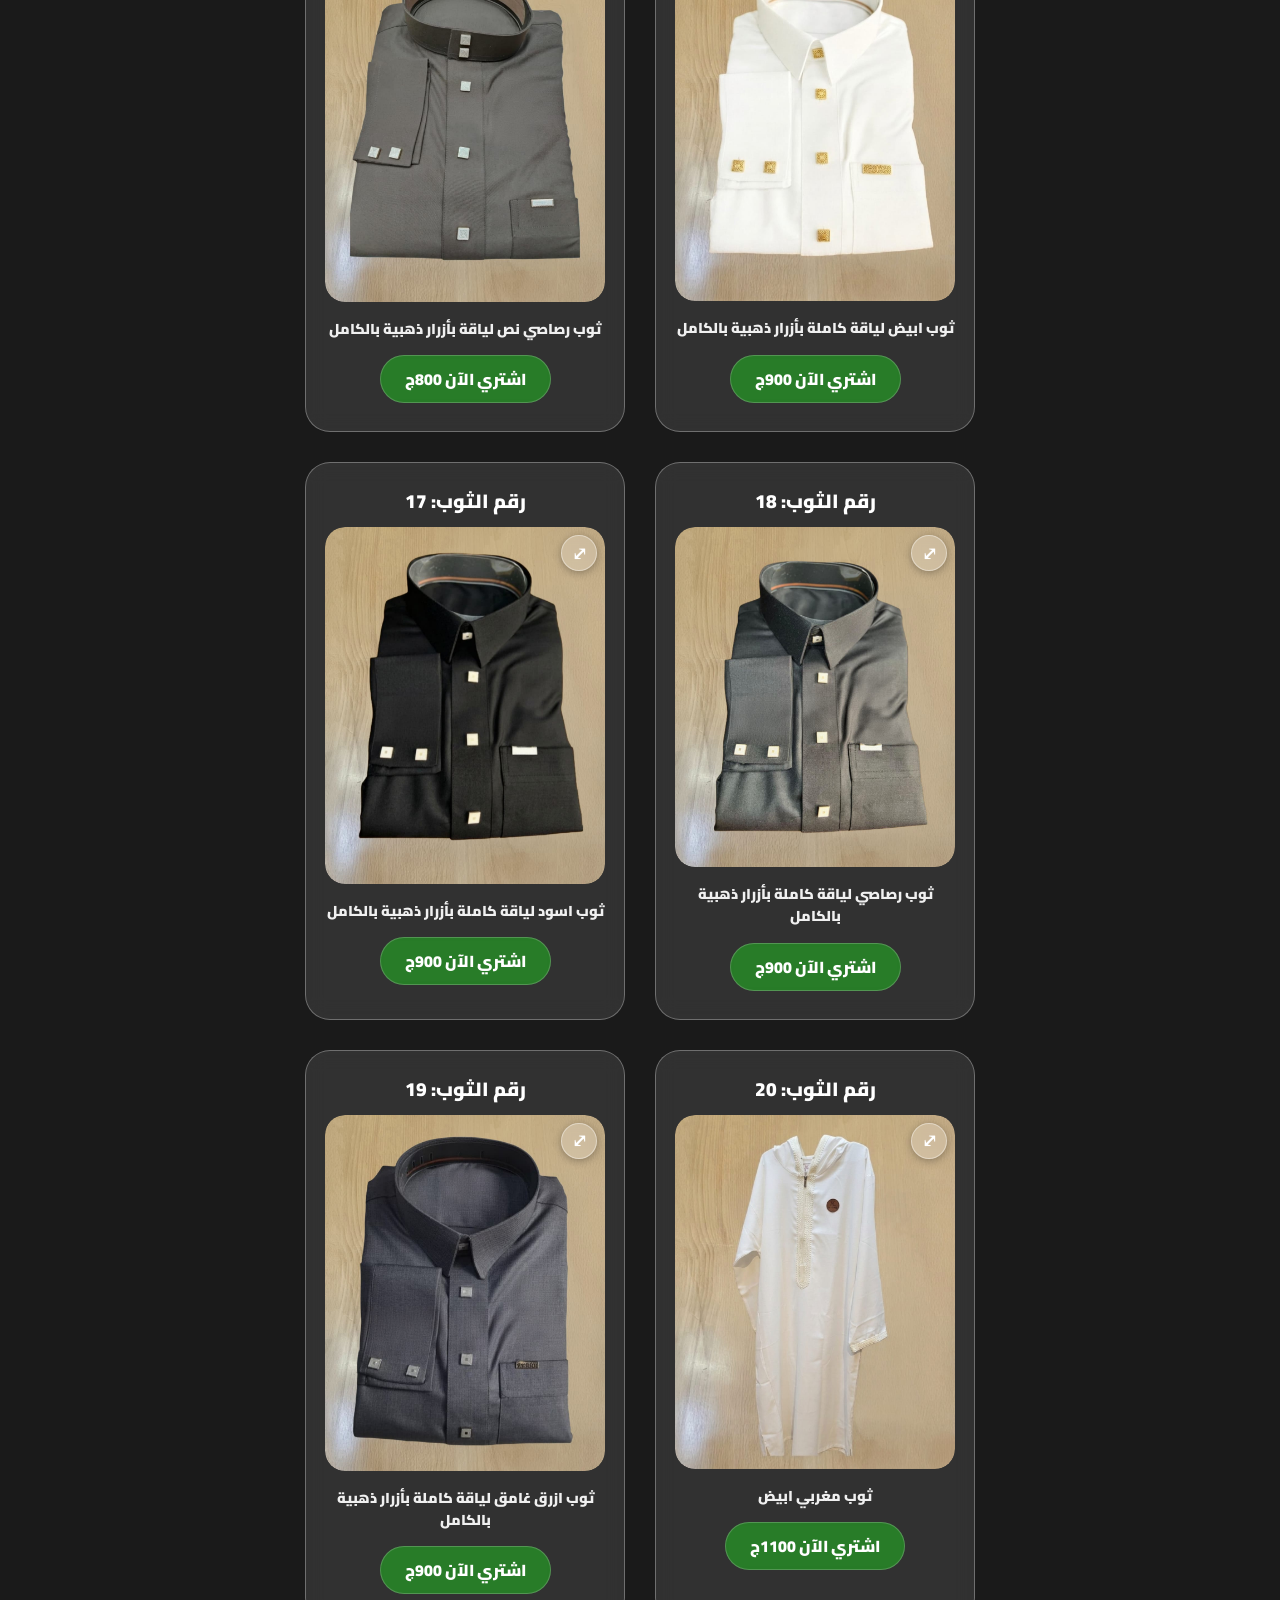
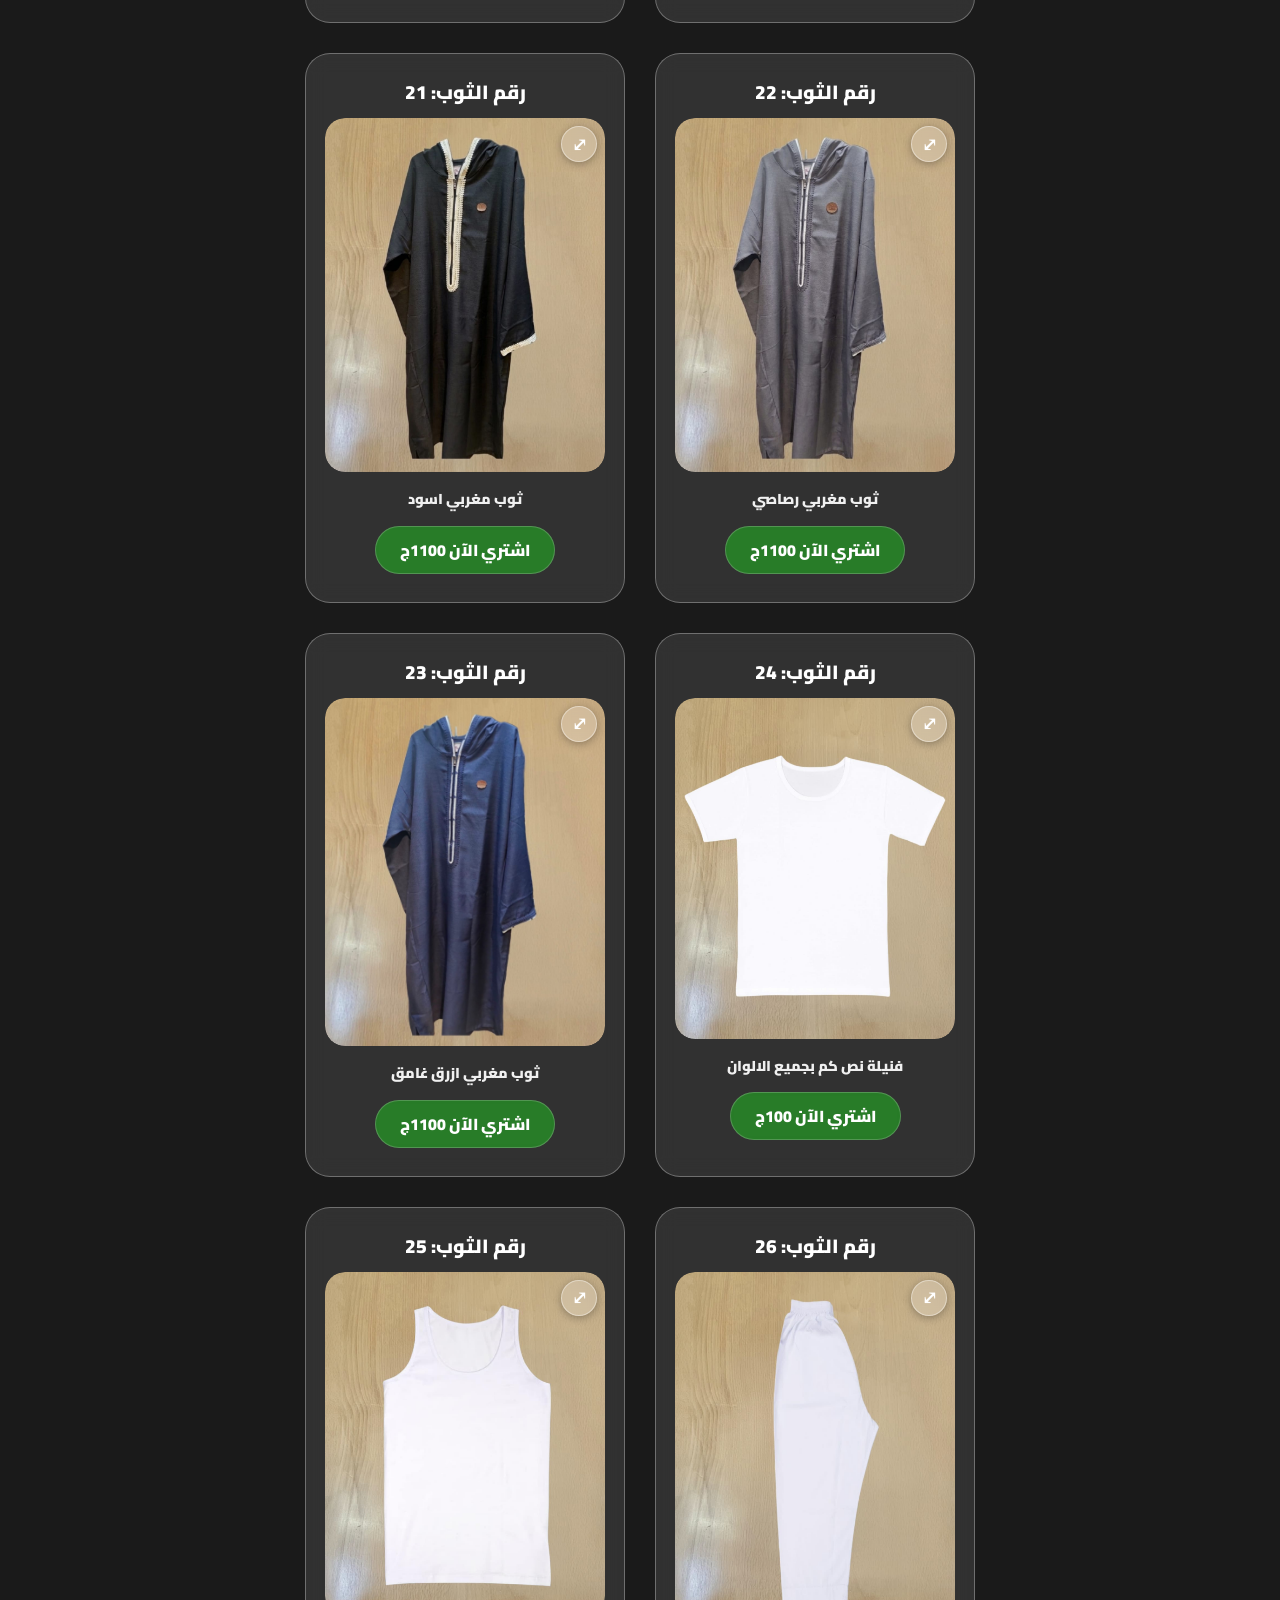
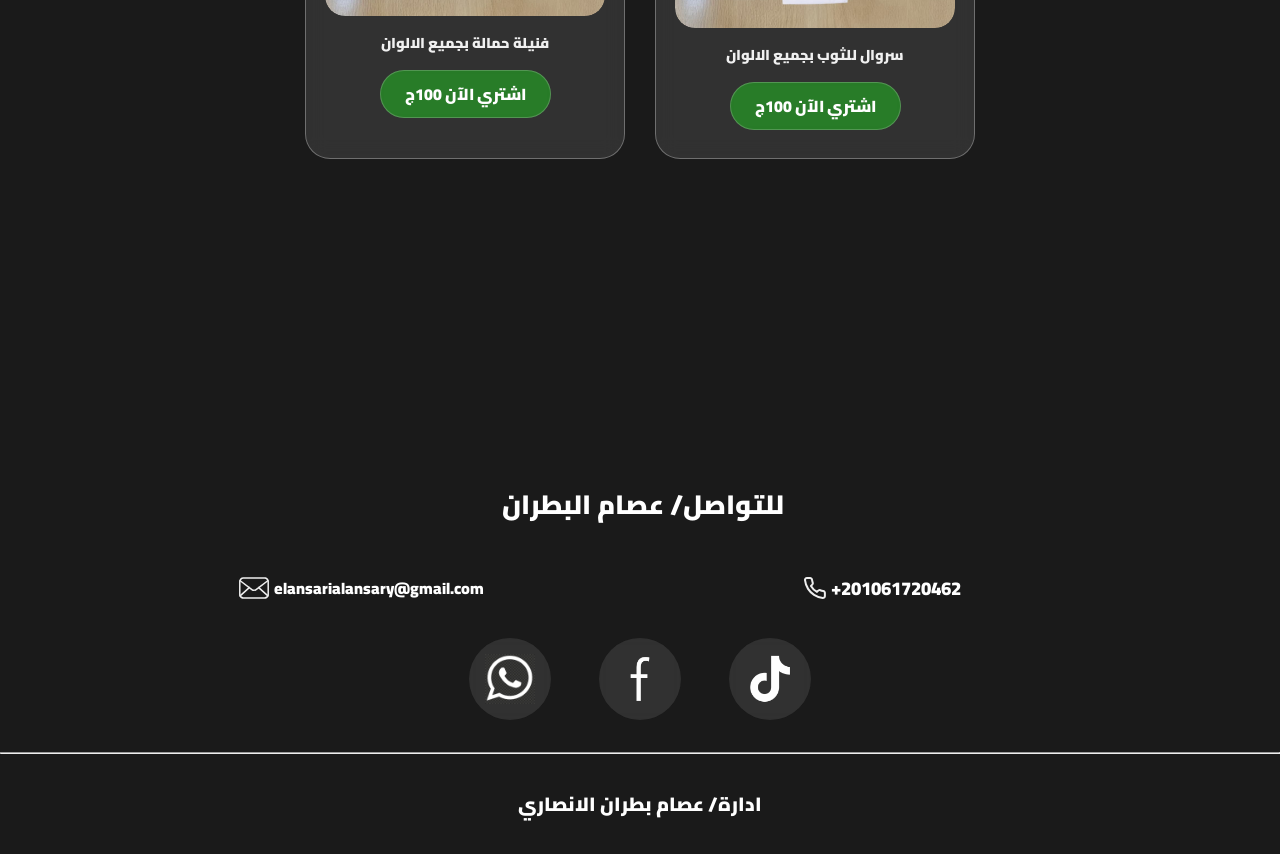
==== commit 7269ad50: "Add files via upload" ====
--- a/index.html
+++ b/index.html
@@ -755,7 +755,7 @@
                 <div class="product-zoom-btn" onclick="openProductModal(this)">⤢</div>  
               </div>  
               <div class="product-description">ثوب ابيض لياقة كاملة بأزرار ذهبية بالكامل</div>  
-              <a href="الفورم.html" target="_blank" class="buy-btn">اشتري الآن 1000ج</a>  <!-- تم التعديل: 900ج -> 1000ج -->
+              <a href="الفورم.html" target="_blank" class="buy-btn">اشتري الآن 900ج</a>  <!-- تم التعديل: 900ج -> 1000ج -->
             </div>  
           </li>  
           <!-- المنتج 17 -->  
@@ -767,7 +767,7 @@
                 <div class="product-zoom-btn" onclick="openProductModal(this)">⤢</div>  
               </div>  
               <div class="product-description">ثوب اسود  لياقة كاملة بأزرار ذهبية بالكامل </div>  
-              <a href="الفورم.html" target="_blank" class="buy-btn">اشتري الآن 1000ج</a>  <!-- تم التعديل: 900ج -> 1000ج -->
+              <a href="الفورم.html" target="_blank" class="buy-btn">اشتري الآن 900ج</a>  <!-- تم التعديل: 900ج -> 1000ج -->
             </div>  
           </li>  
           <!-- المنتج 18 -->  
@@ -779,7 +779,7 @@
                 <div class="product-zoom-btn" onclick="openProductModal(this)">⤢</div>  
               </div>  
               <div class="product-description">ثوب رصاصي لياقة كاملة بأزرار ذهبية بالكامل</div>  
-              <a href="الفورم.html" target="_blank" class="buy-btn">اشتري الآن 1000ج</a>  <!-- تم التعديل: 900ج -> 1000ج -->
+              <a href="الفورم.html" target="_blank" class="buy-btn">اشتري الآن 900ج</a>  <!-- تم التعديل: 900ج -> 1000ج -->
             </div>  
           </li>  
           <!-- المنتج 19 -->  
@@ -791,7 +791,7 @@
                 <div class="product-zoom-btn" onclick="openProductModal(this)">⤢</div>  
               </div>  
               <div class="product-description">ثوب ازرق غامق لياقة كاملة بأزرار ذهبية بالكامل</div>  
-              <a href="الفورم.html" target="_blank" class="buy-btn">اشتري الآن 1000ج</a>  <!-- تم التعديل: 900ج -> 1000ج -->
+              <a href="الفورم.html" target="_blank" class="buy-btn">اشتري الآن 900ج</a>  <!-- تم التعديل: 900ج -> 1000ج -->
             </div>  
           </li>  
           <!-- المنتج 20 -->  
@@ -886,7 +886,7 @@
     <section class="contactContainer" id="contactMe">  
       <div class="contactTitle">  
         <h3 class="aboutName"></h3>  
-        <h4 class="aboutTitle">للتواصل/ عصام البطران</h4>  
+        <h5 class="aboutTitle">للتواصل/ عصام البطران</h5>  
       </div>  
 
       <div class="contact">  
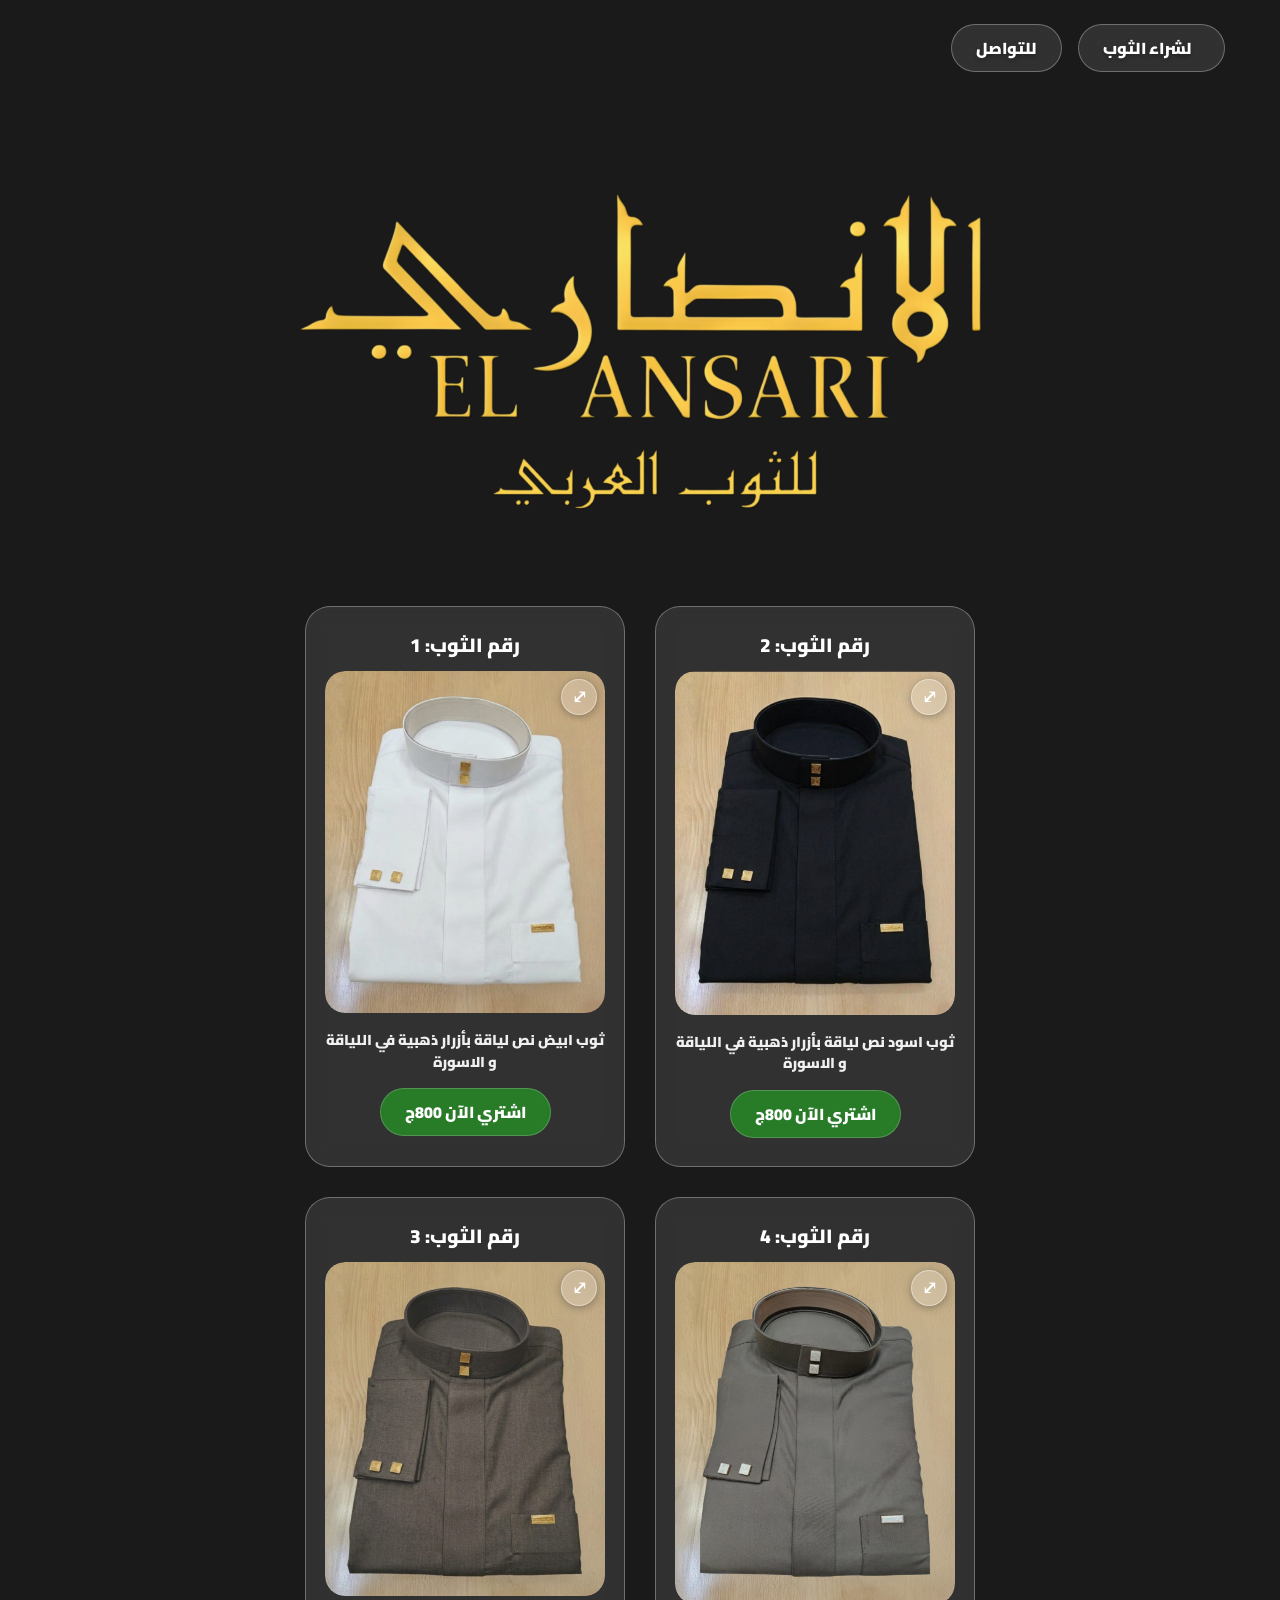
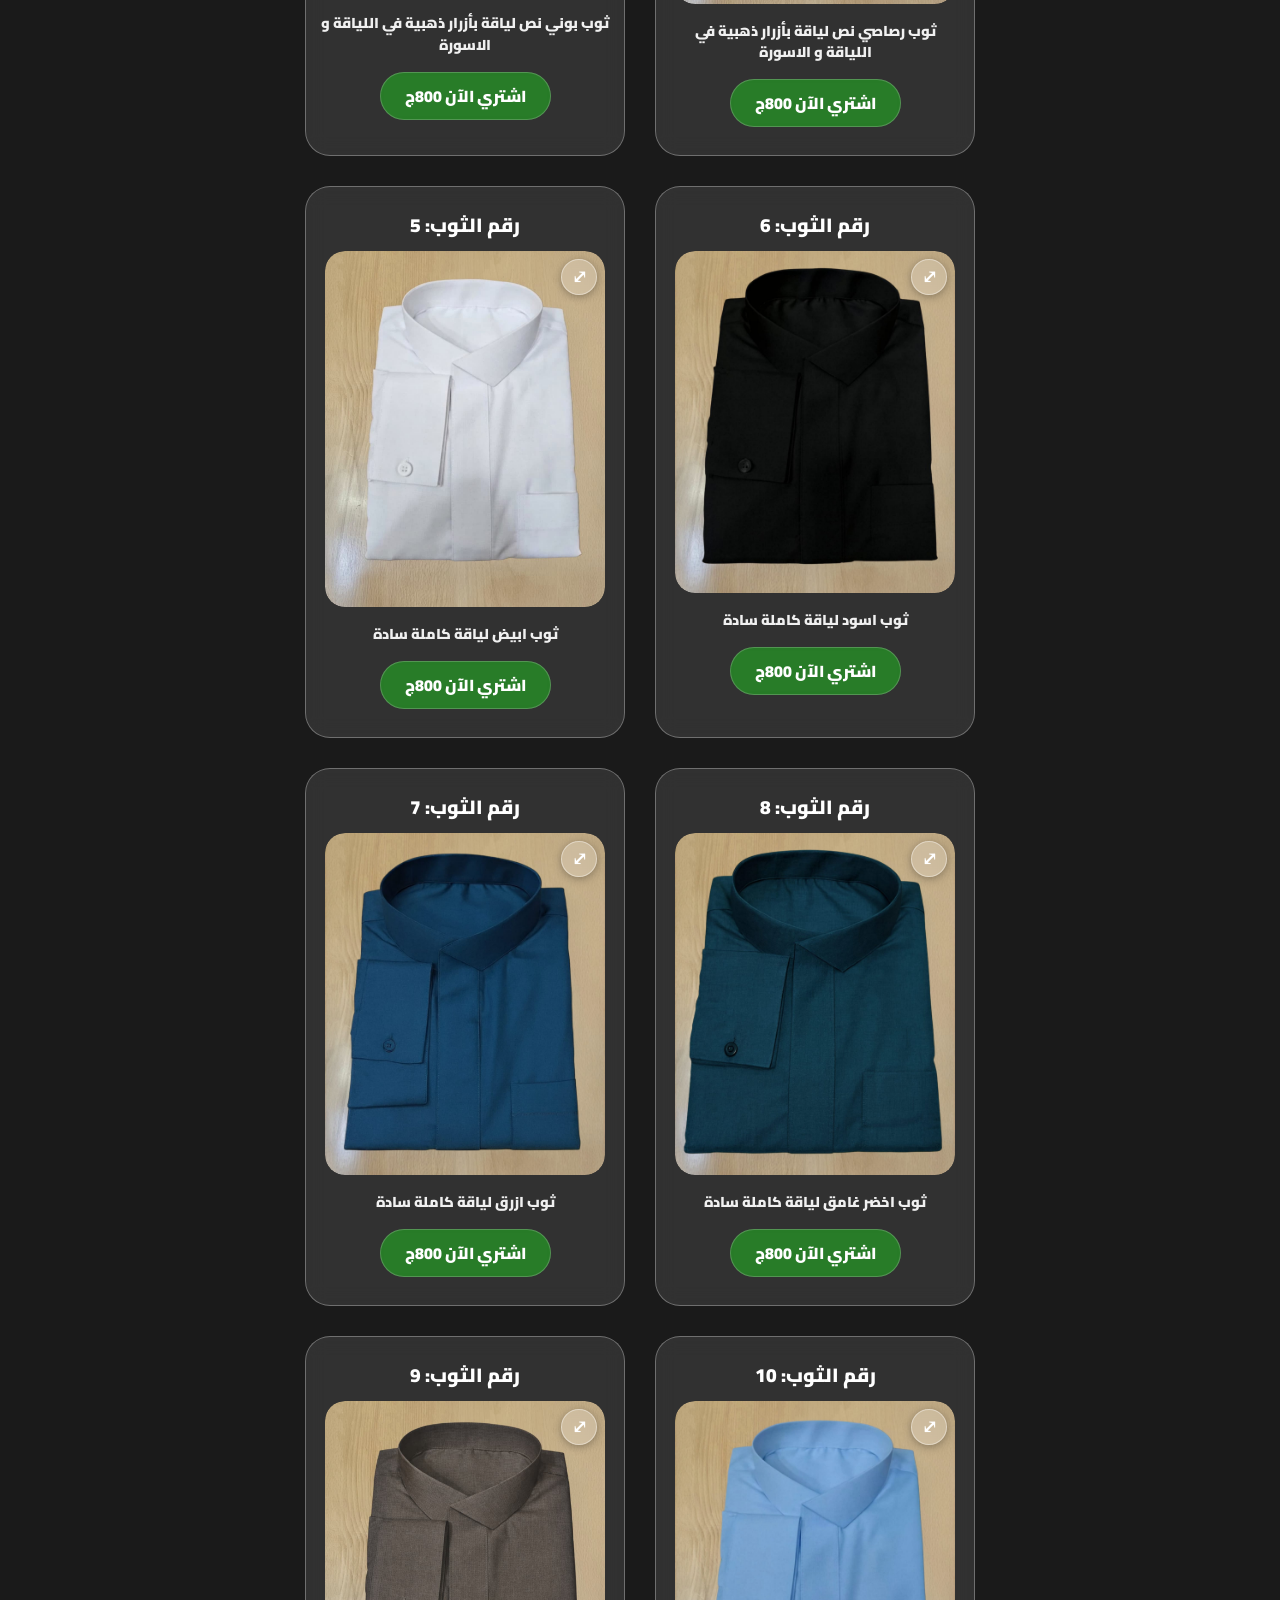
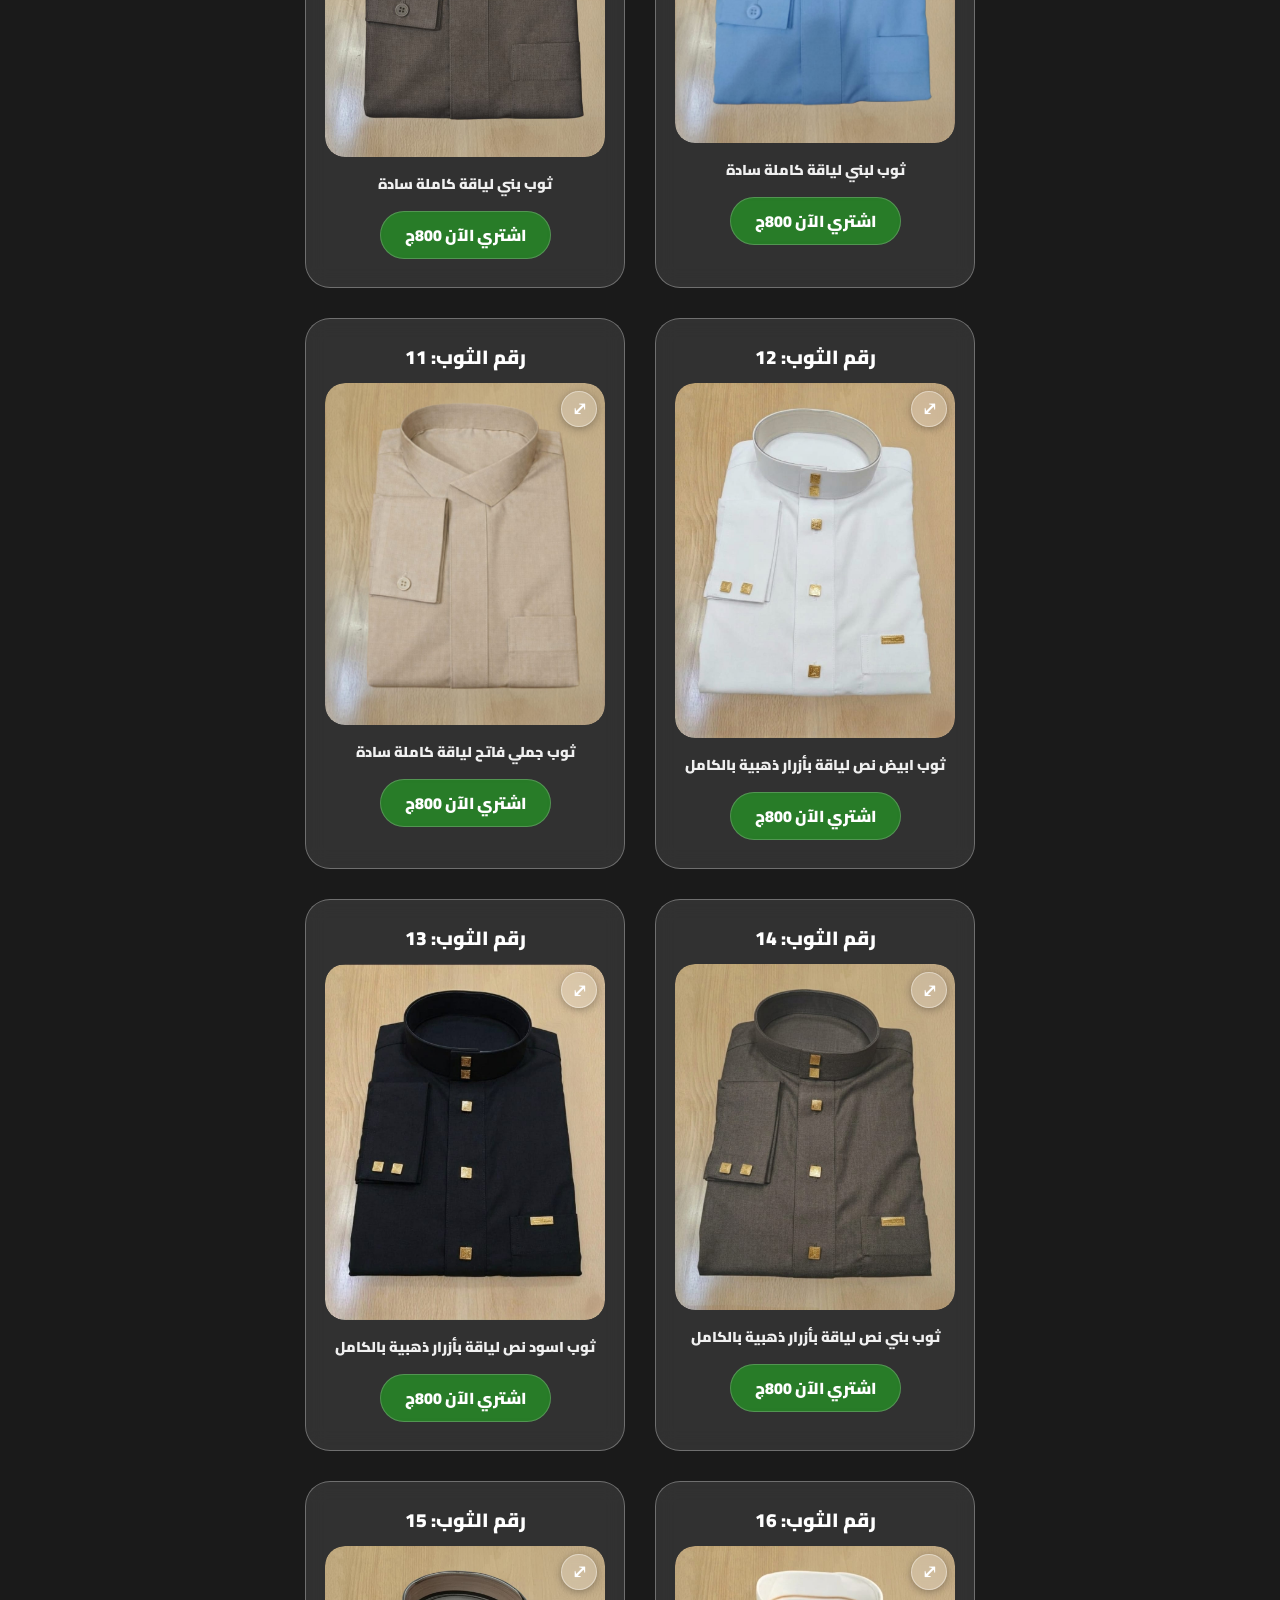
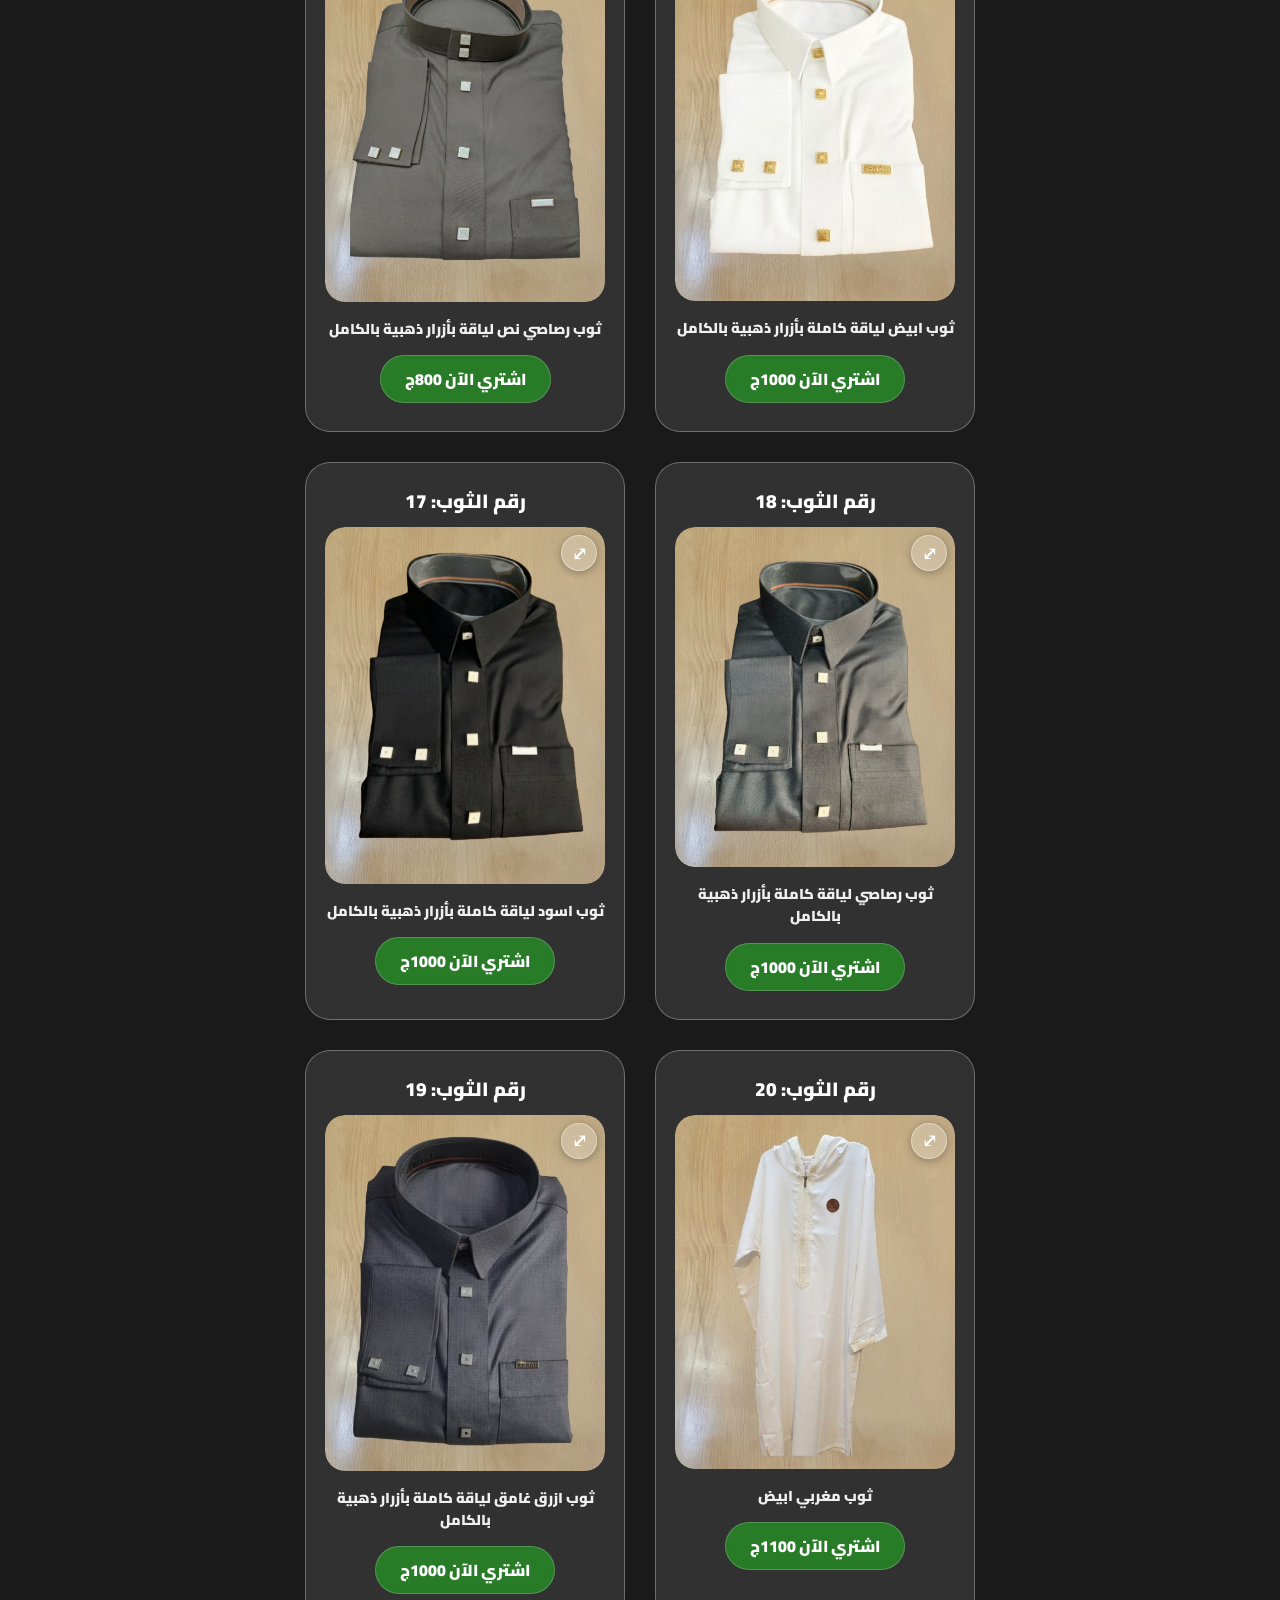
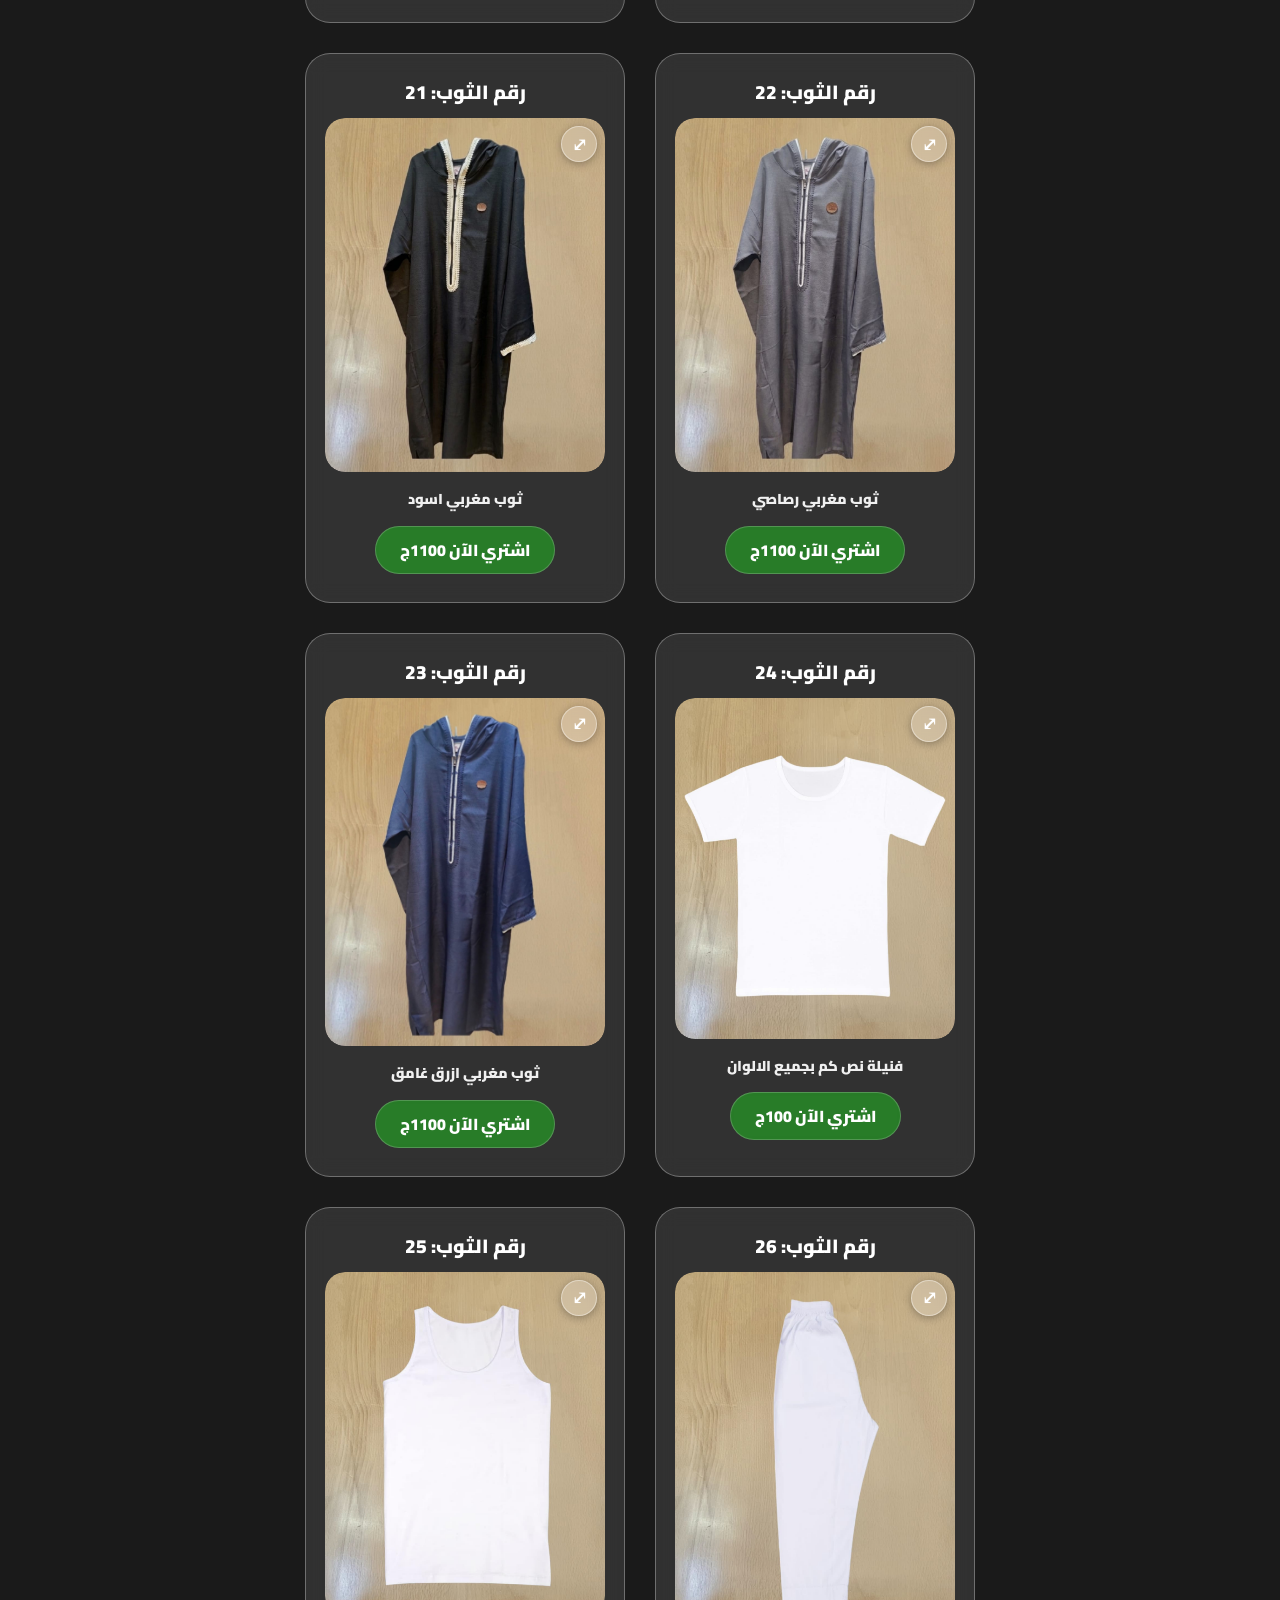
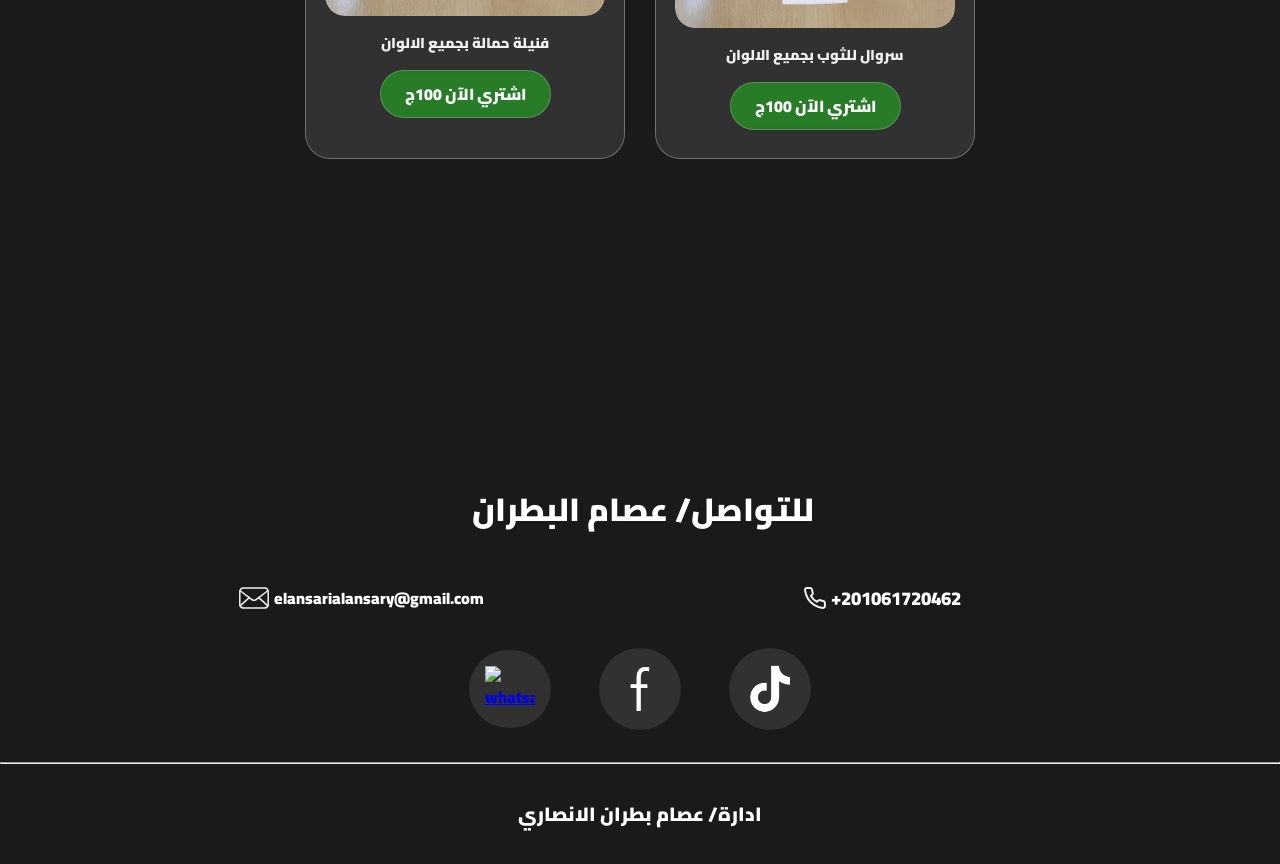
==== commit 7039ba13: "Add files via upload" ====
--- a/index.html
+++ b/index.html
@@ -755,7 +755,7 @@
                 <div class="product-zoom-btn" onclick="openProductModal(this)">⤢</div>  
               </div>  
               <div class="product-description">ثوب ابيض لياقة كاملة بأزرار ذهبية بالكامل</div>  
-              <a href="الفورم.html" target="_blank" class="buy-btn">اشتري الآن 900ج</a>  <!-- تم التعديل: 900ج -> 1000ج -->
+              <a href="الفورم.html" target="_blank" class="buy-btn">اشتري الآن 1000ج</a>  <!-- تم التعديل: 900ج -> 1000ج -->
             </div>  
           </li>  
           <!-- المنتج 17 -->  
@@ -767,7 +767,7 @@
                 <div class="product-zoom-btn" onclick="openProductModal(this)">⤢</div>  
               </div>  
               <div class="product-description">ثوب اسود  لياقة كاملة بأزرار ذهبية بالكامل </div>  
-              <a href="الفورم.html" target="_blank" class="buy-btn">اشتري الآن 900ج</a>  <!-- تم التعديل: 900ج -> 1000ج -->
+              <a href="الفورم.html" target="_blank" class="buy-btn">اشتري الآن 1000ج</a>  <!-- تم التعديل: 900ج -> 1000ج -->
             </div>  
           </li>  
           <!-- المنتج 18 -->  
@@ -779,7 +779,7 @@
                 <div class="product-zoom-btn" onclick="openProductModal(this)">⤢</div>  
               </div>  
               <div class="product-description">ثوب رصاصي لياقة كاملة بأزرار ذهبية بالكامل</div>  
-              <a href="الفورم.html" target="_blank" class="buy-btn">اشتري الآن 900ج</a>  <!-- تم التعديل: 900ج -> 1000ج -->
+              <a href="الفورم.html" target="_blank" class="buy-btn">اشتري الآن 1000ج</a>  <!-- تم التعديل: 900ج -> 1000ج -->
             </div>  
           </li>  
           <!-- المنتج 19 -->  
@@ -791,7 +791,7 @@
                 <div class="product-zoom-btn" onclick="openProductModal(this)">⤢</div>  
               </div>  
               <div class="product-description">ثوب ازرق غامق لياقة كاملة بأزرار ذهبية بالكامل</div>  
-              <a href="الفورم.html" target="_blank" class="buy-btn">اشتري الآن 900ج</a>  <!-- تم التعديل: 900ج -> 1000ج -->
+              <a href="الفورم.html" target="_blank" class="buy-btn">اشتري الآن 1000ج</a>  <!-- تم التعديل: 900ج -> 1000ج -->
             </div>  
           </li>  
           <!-- المنتج 20 -->  
@@ -886,7 +886,7 @@
     <section class="contactContainer" id="contactMe">  
       <div class="contactTitle">  
         <h3 class="aboutName"></h3>  
-        <h5 class="aboutTitle">للتواصل/ عصام البطران</h5>  
+        <h4 class="aboutTitle">للتواصل/ عصام البطران</h4>  
       </div>  
 
       <div class="contact">  
@@ -900,7 +900,7 @@
         </div>  
       </div>  
       <div class="socialMedia">  
-        <a href="https://wa.me/201061720462" target="_blank"><img src="images (12).jpeg" alt="whatsapp" class="social-icon" /></a>  
+        <a href="https://wa.me/201061720462" target="_blank"><img src="Picsart_26-03-12_22-32-54-445.png" alt="whatsapp" class="social-icon" /></a>  
         <a href="https://www.facebook.com/share/1KJqECsoCS/" target="_blank"><img src="Picsart_26-03-07_18-08-14-878.png" alt="x" class="social-icon" /></a>  
         <a href="https://www.tiktok.com/@el.ansari.212?_r=1&_t=ZS-94UbGBLrOiu" target="_blank"><img src="Picsart_26-03-07_18-04-25-169.png" alt="tiktok" class="social-icon" /></a>  
       </div>  
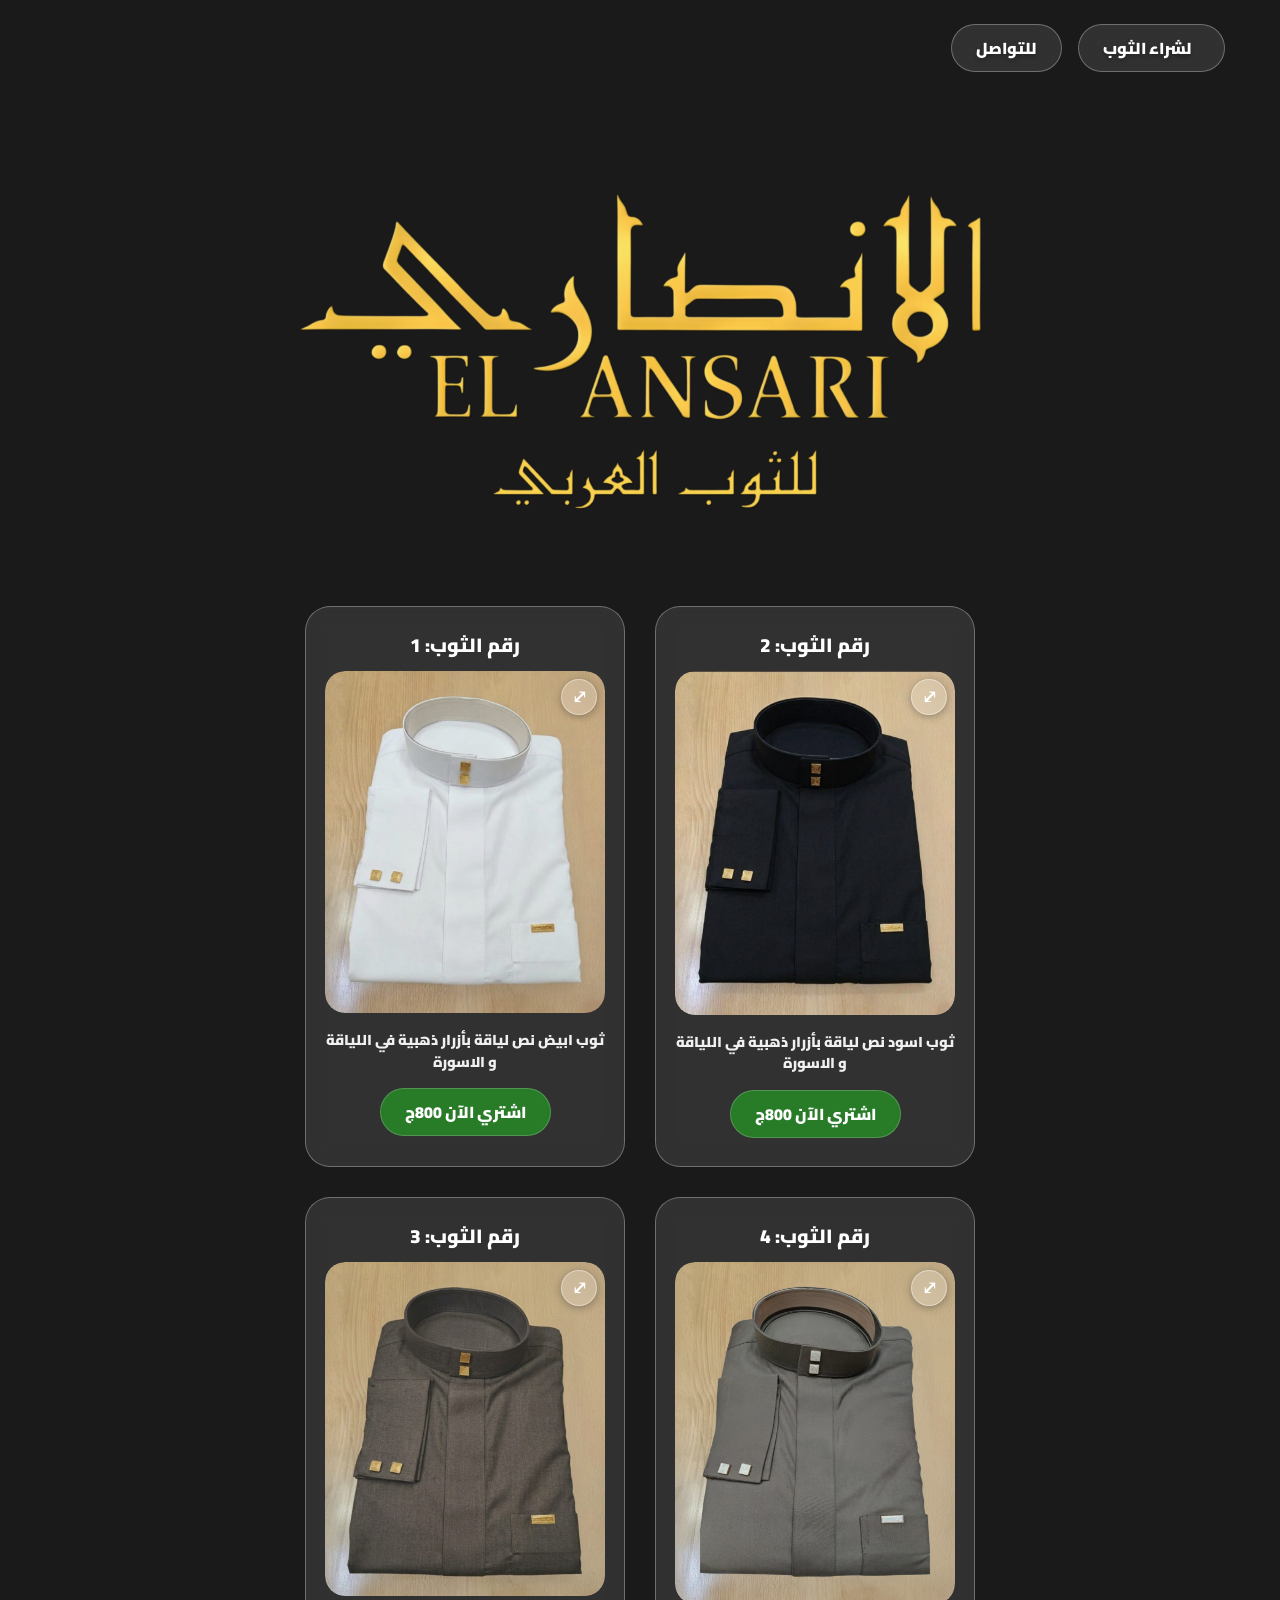
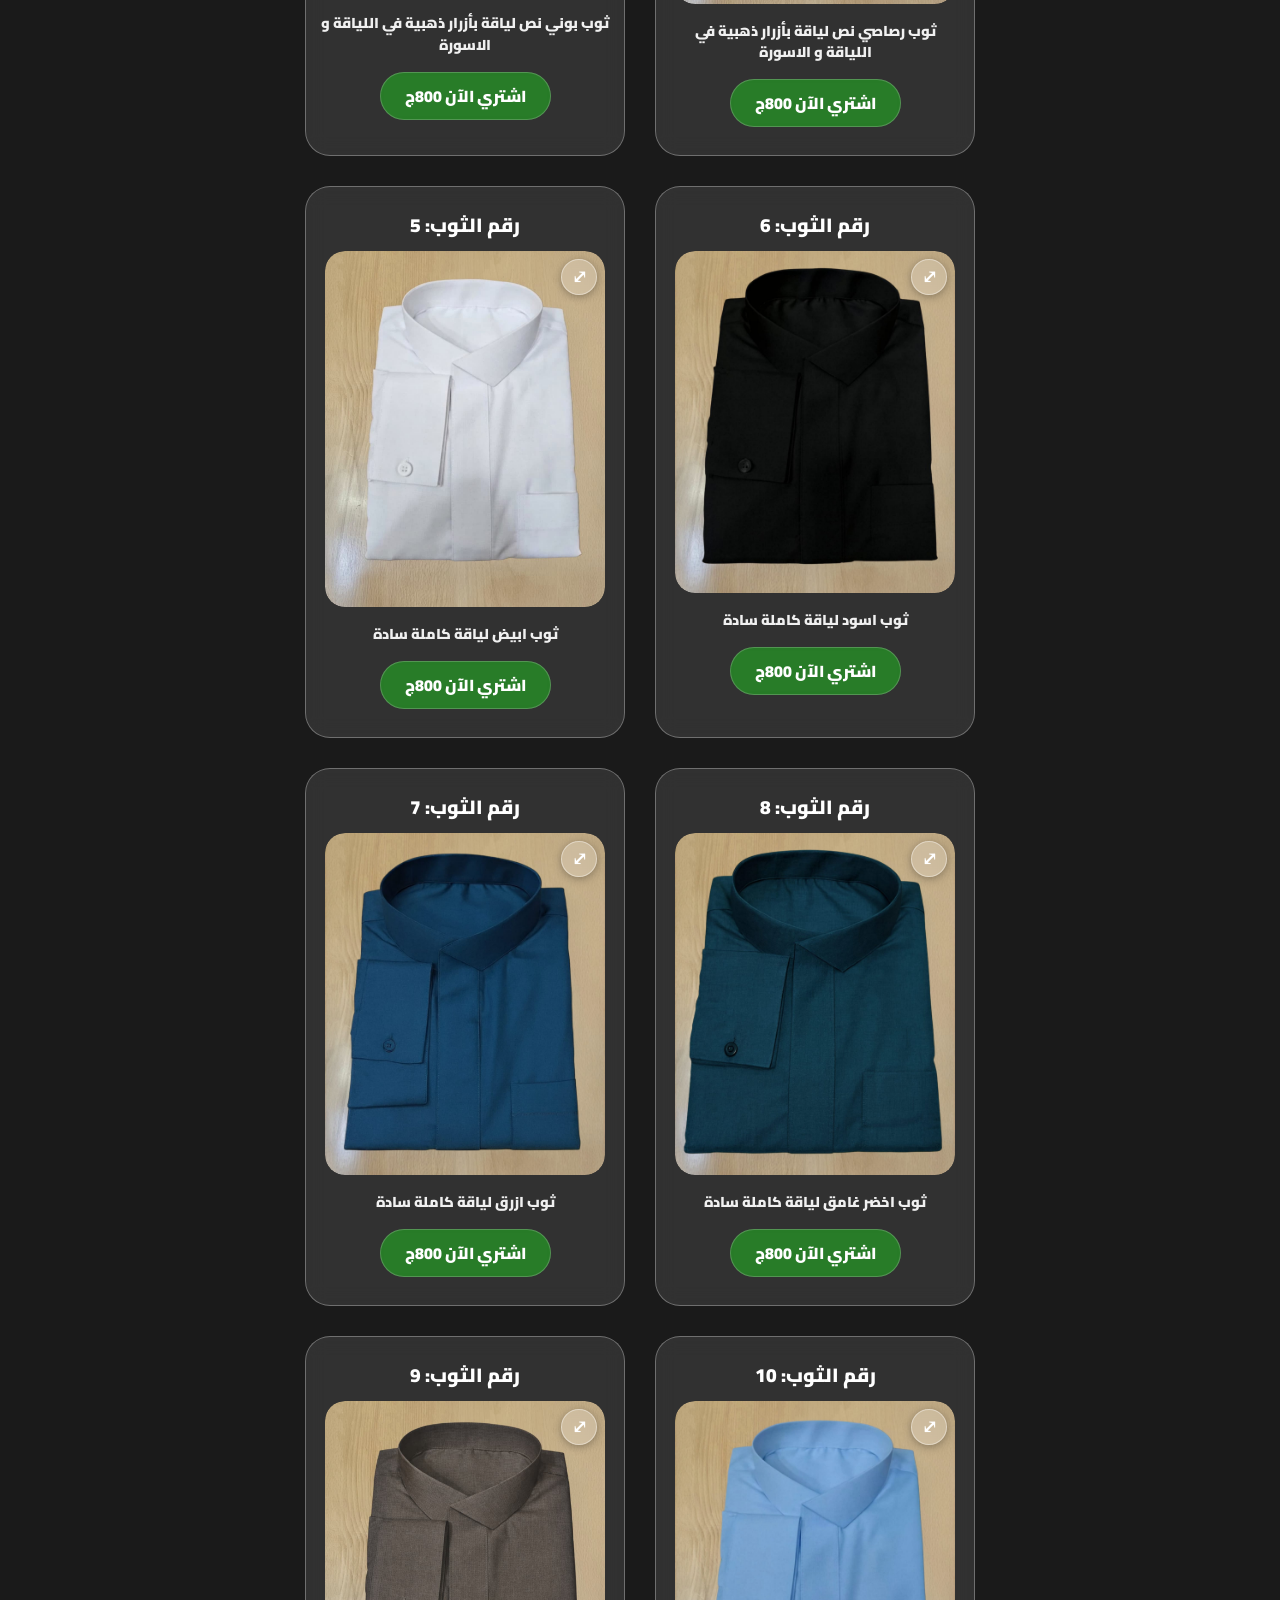
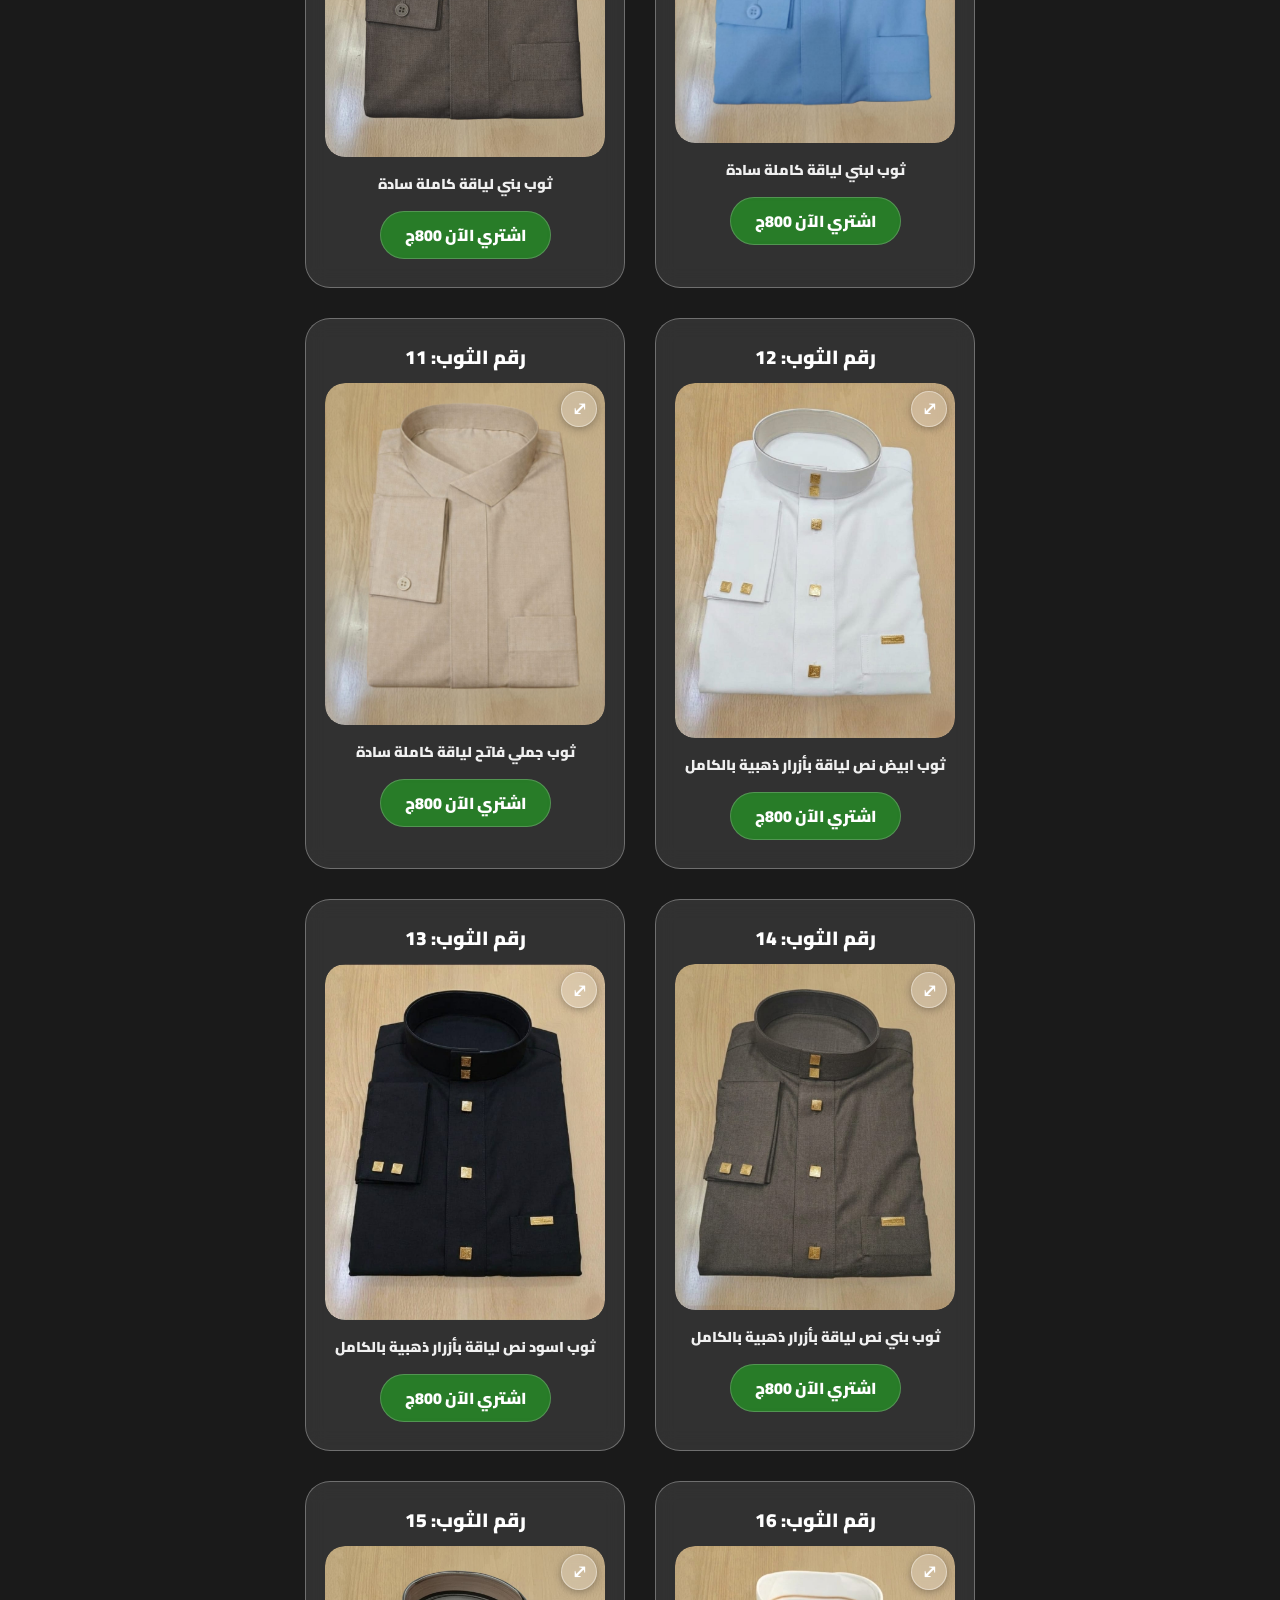
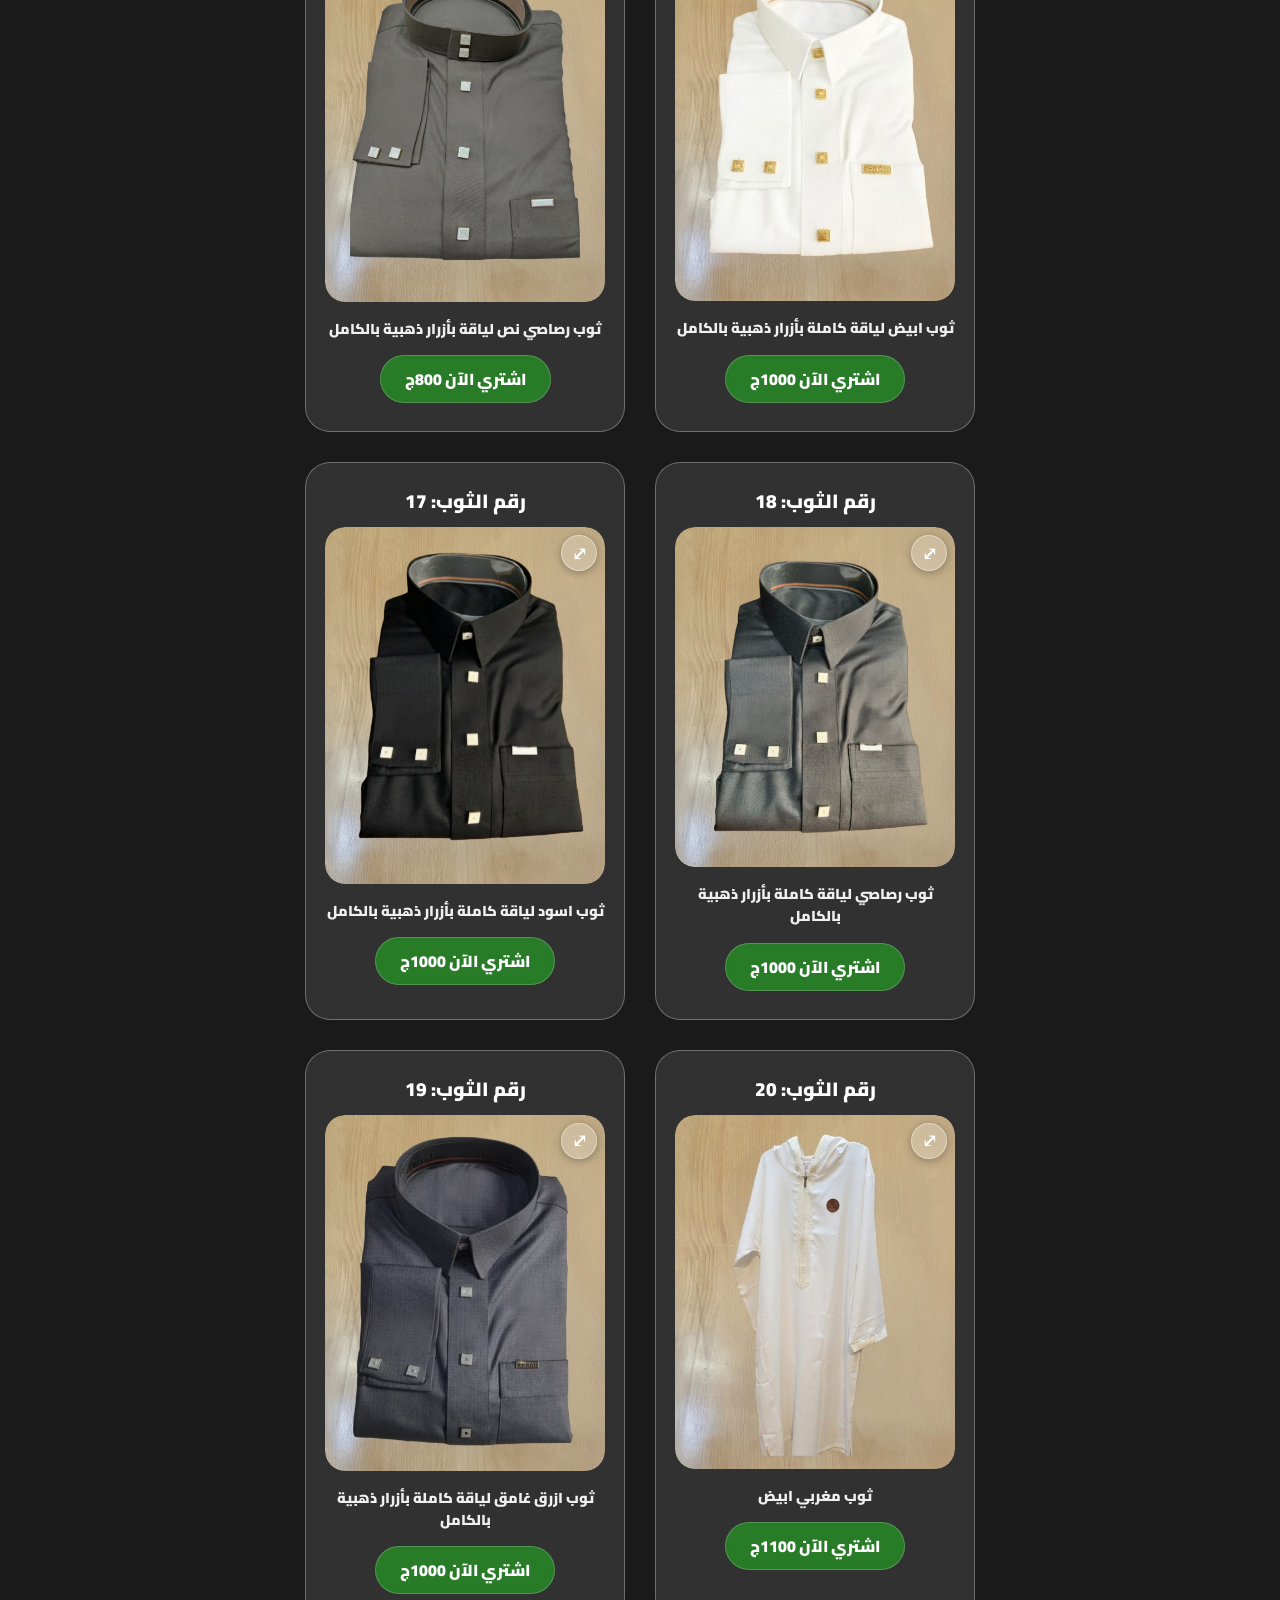
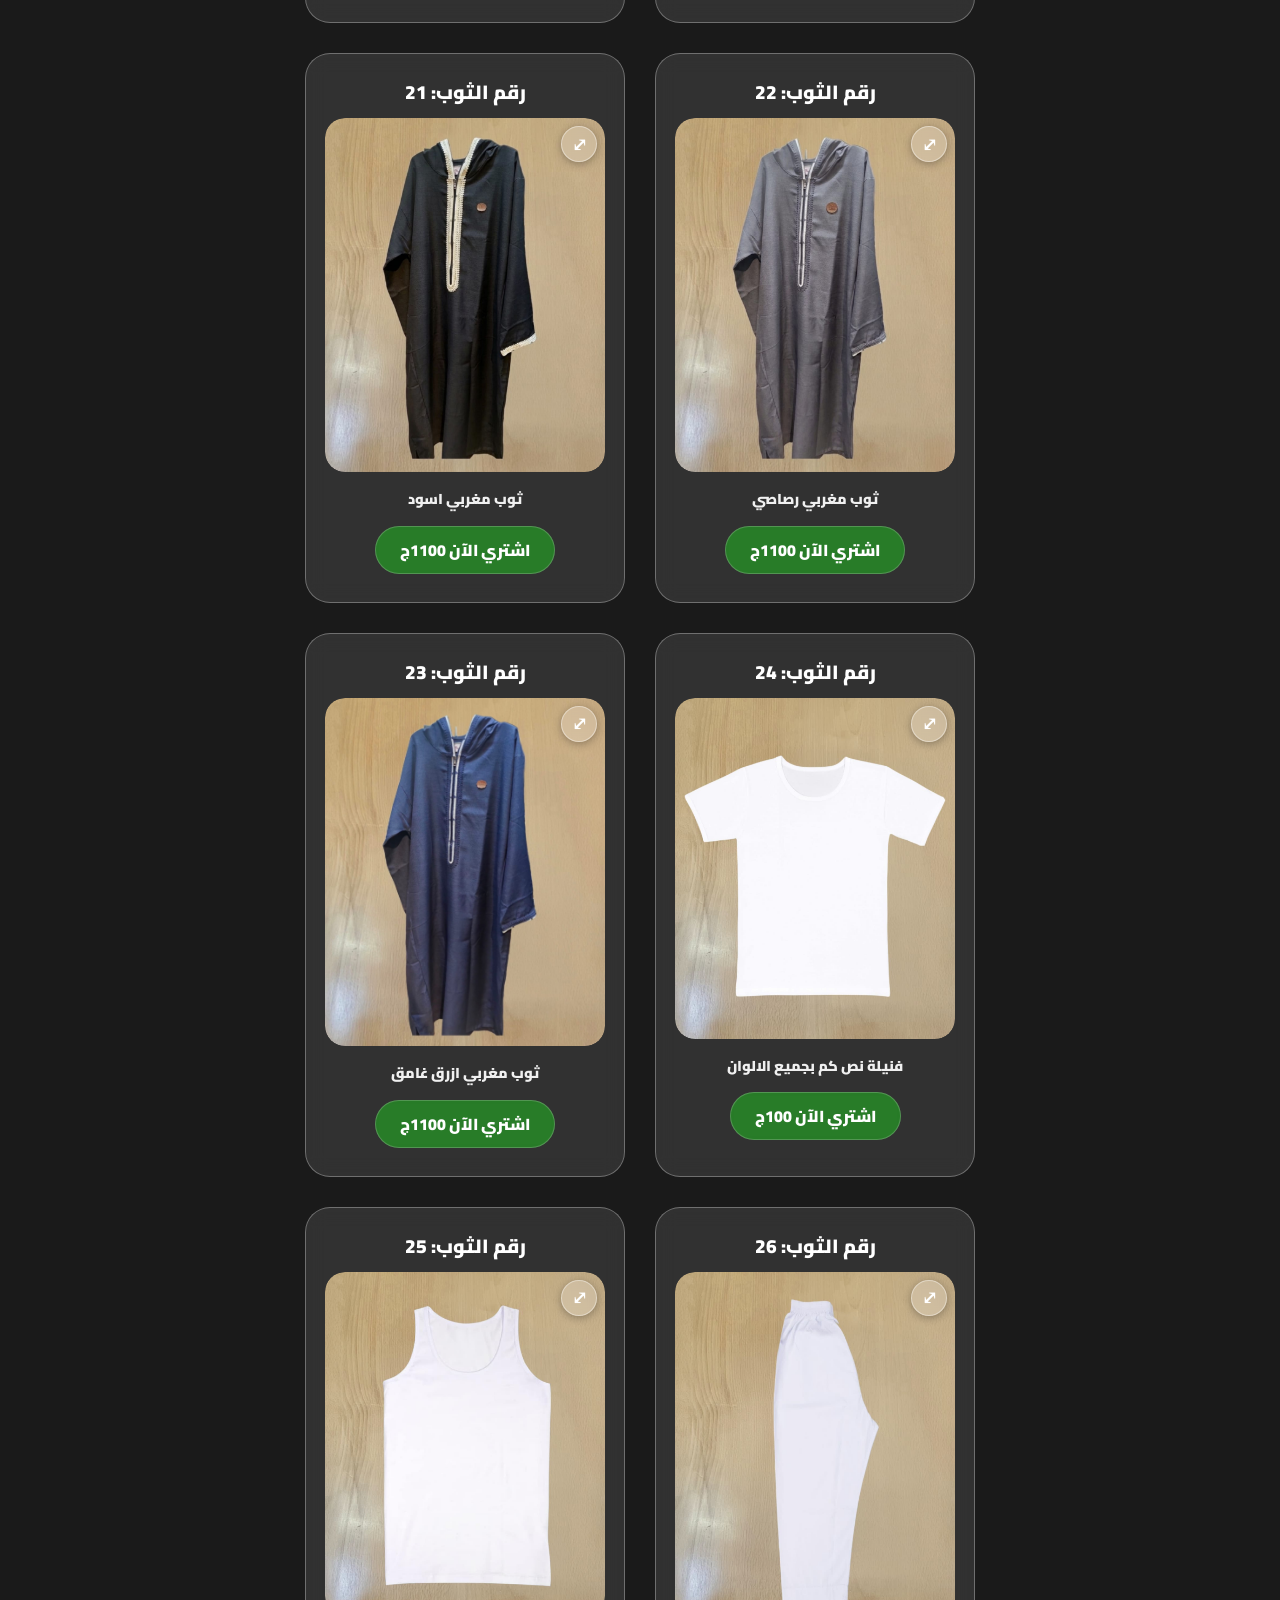
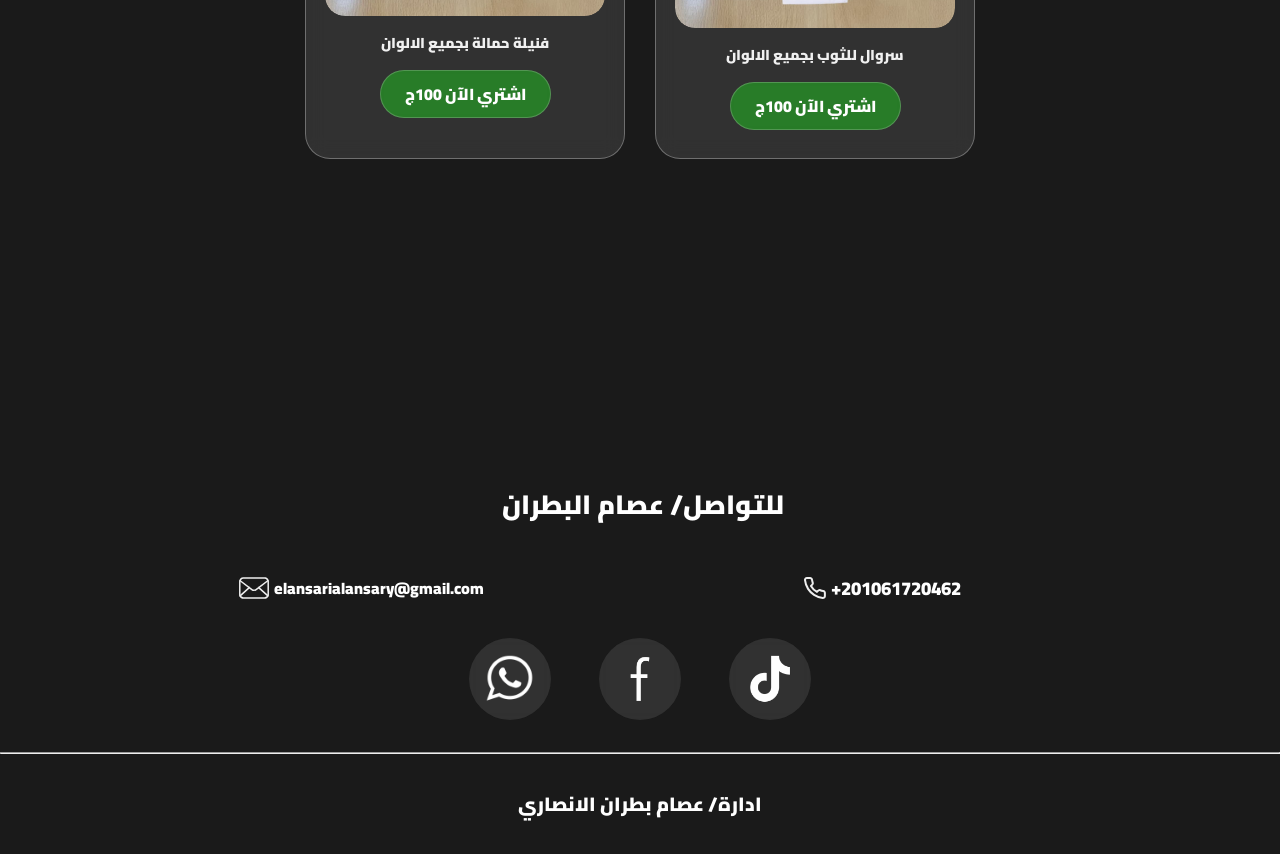
==== commit 72cfa01f: "Add files via upload" ====
--- a/index.html
+++ b/index.html
@@ -886,7 +886,7 @@
     <section class="contactContainer" id="contactMe">  
       <div class="contactTitle">  
         <h3 class="aboutName"></h3>  
-        <h4 class="aboutTitle">للتواصل/ عصام البطران</h4>  
+        <h5 class="aboutTitle">للتواصل/ عصام البطران</h5>  
       </div>  
 
       <div class="contact">  
